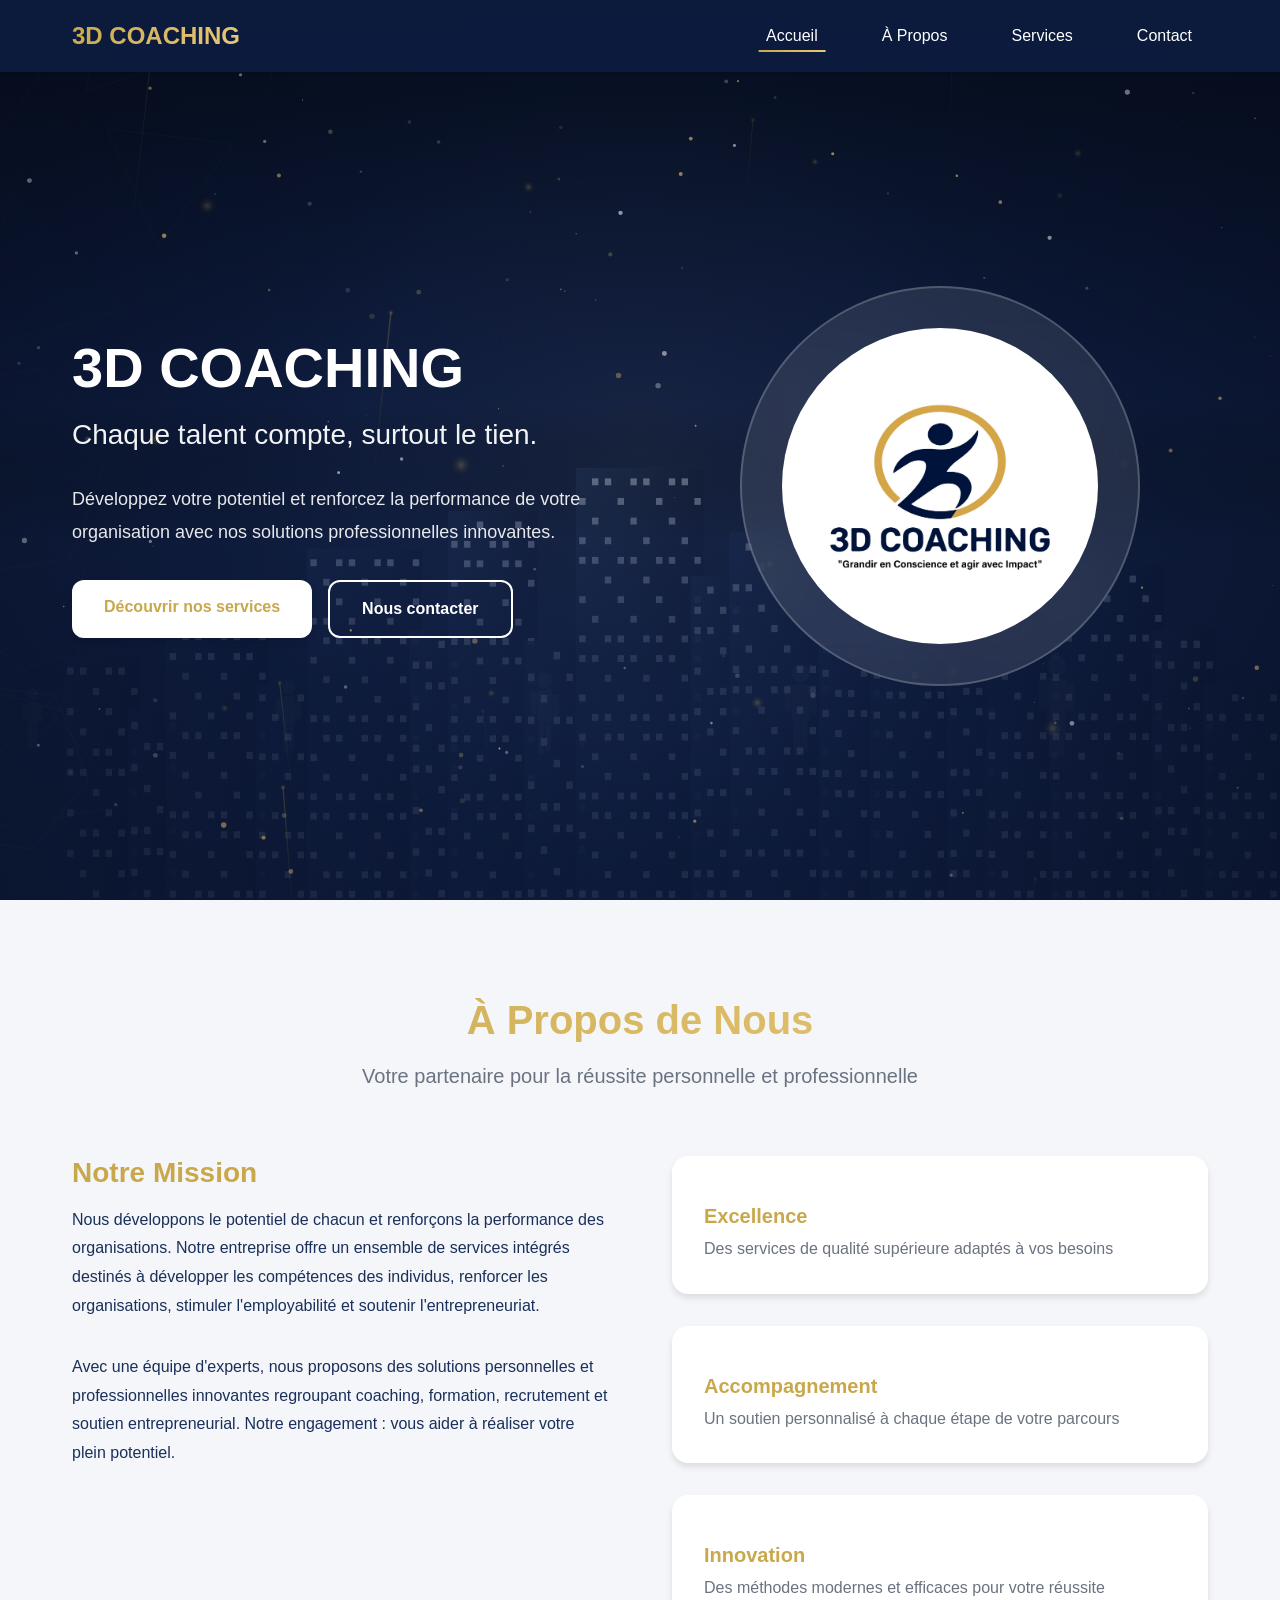
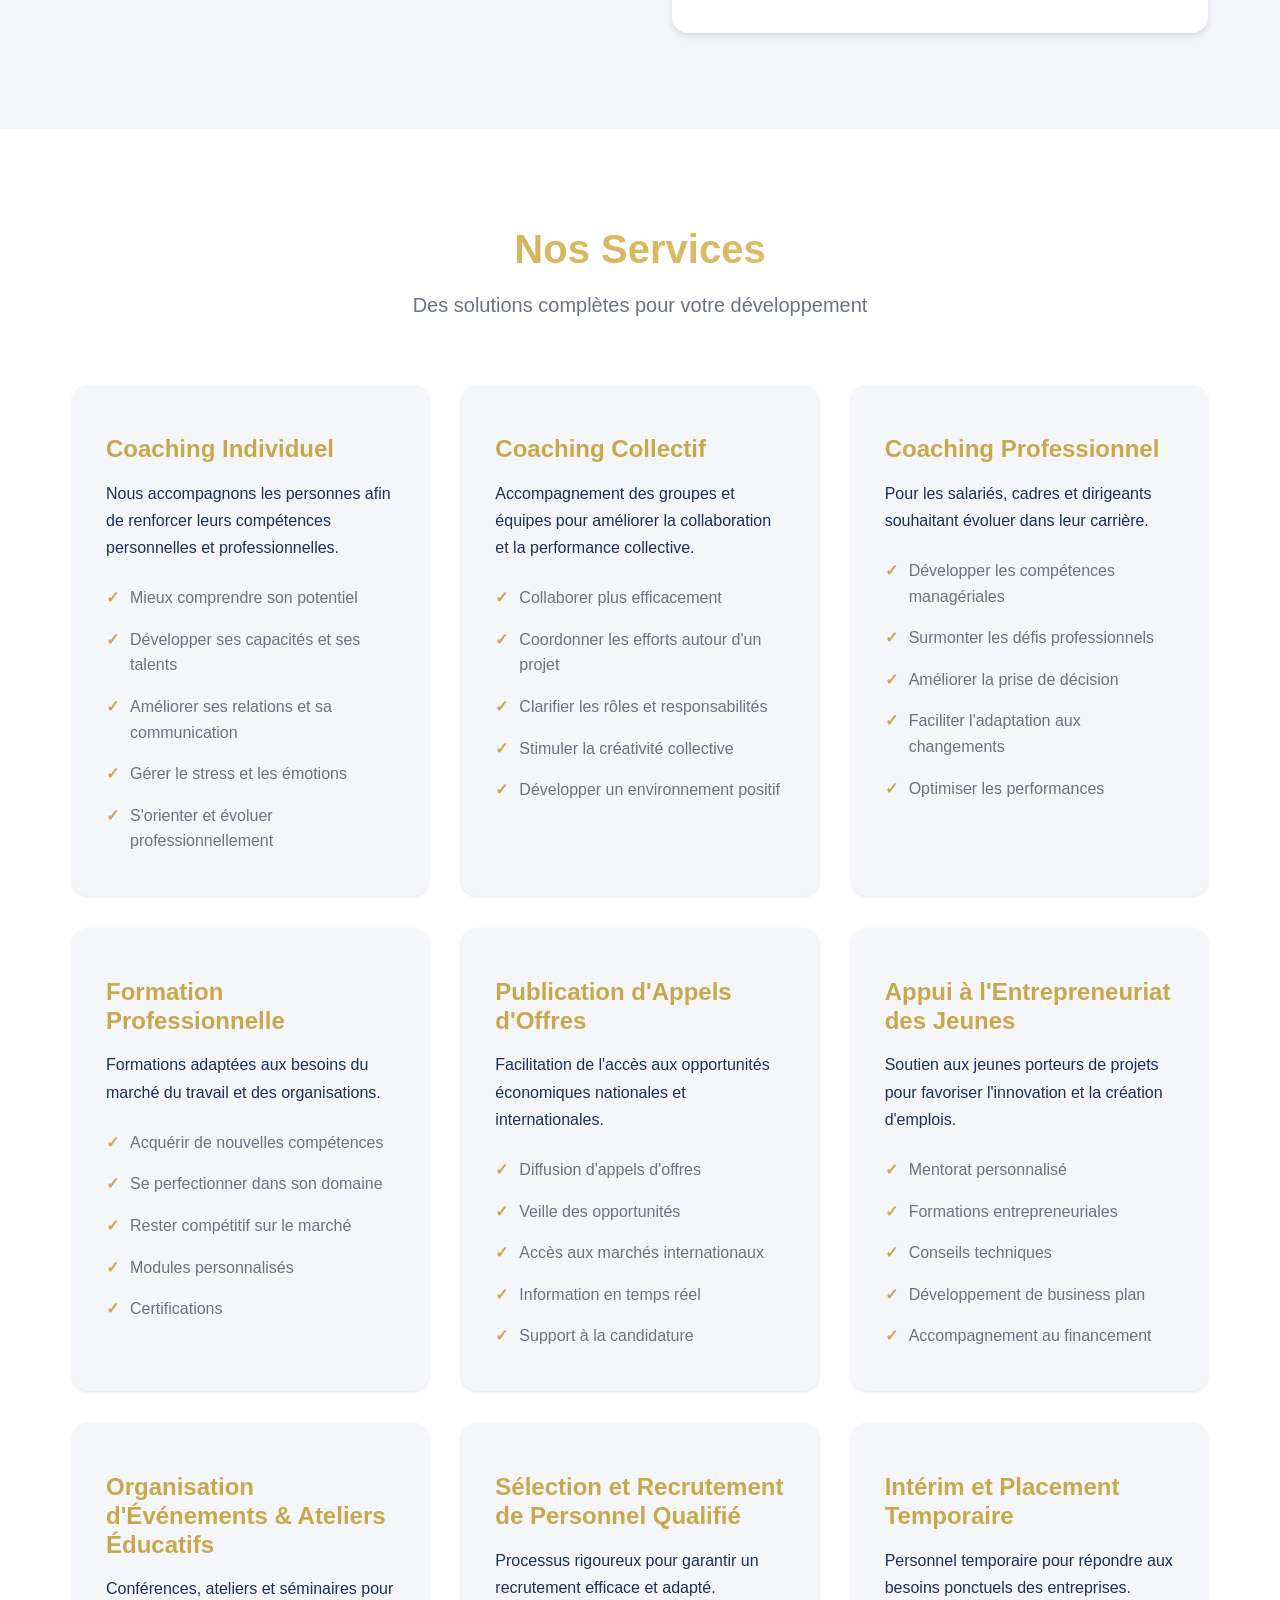
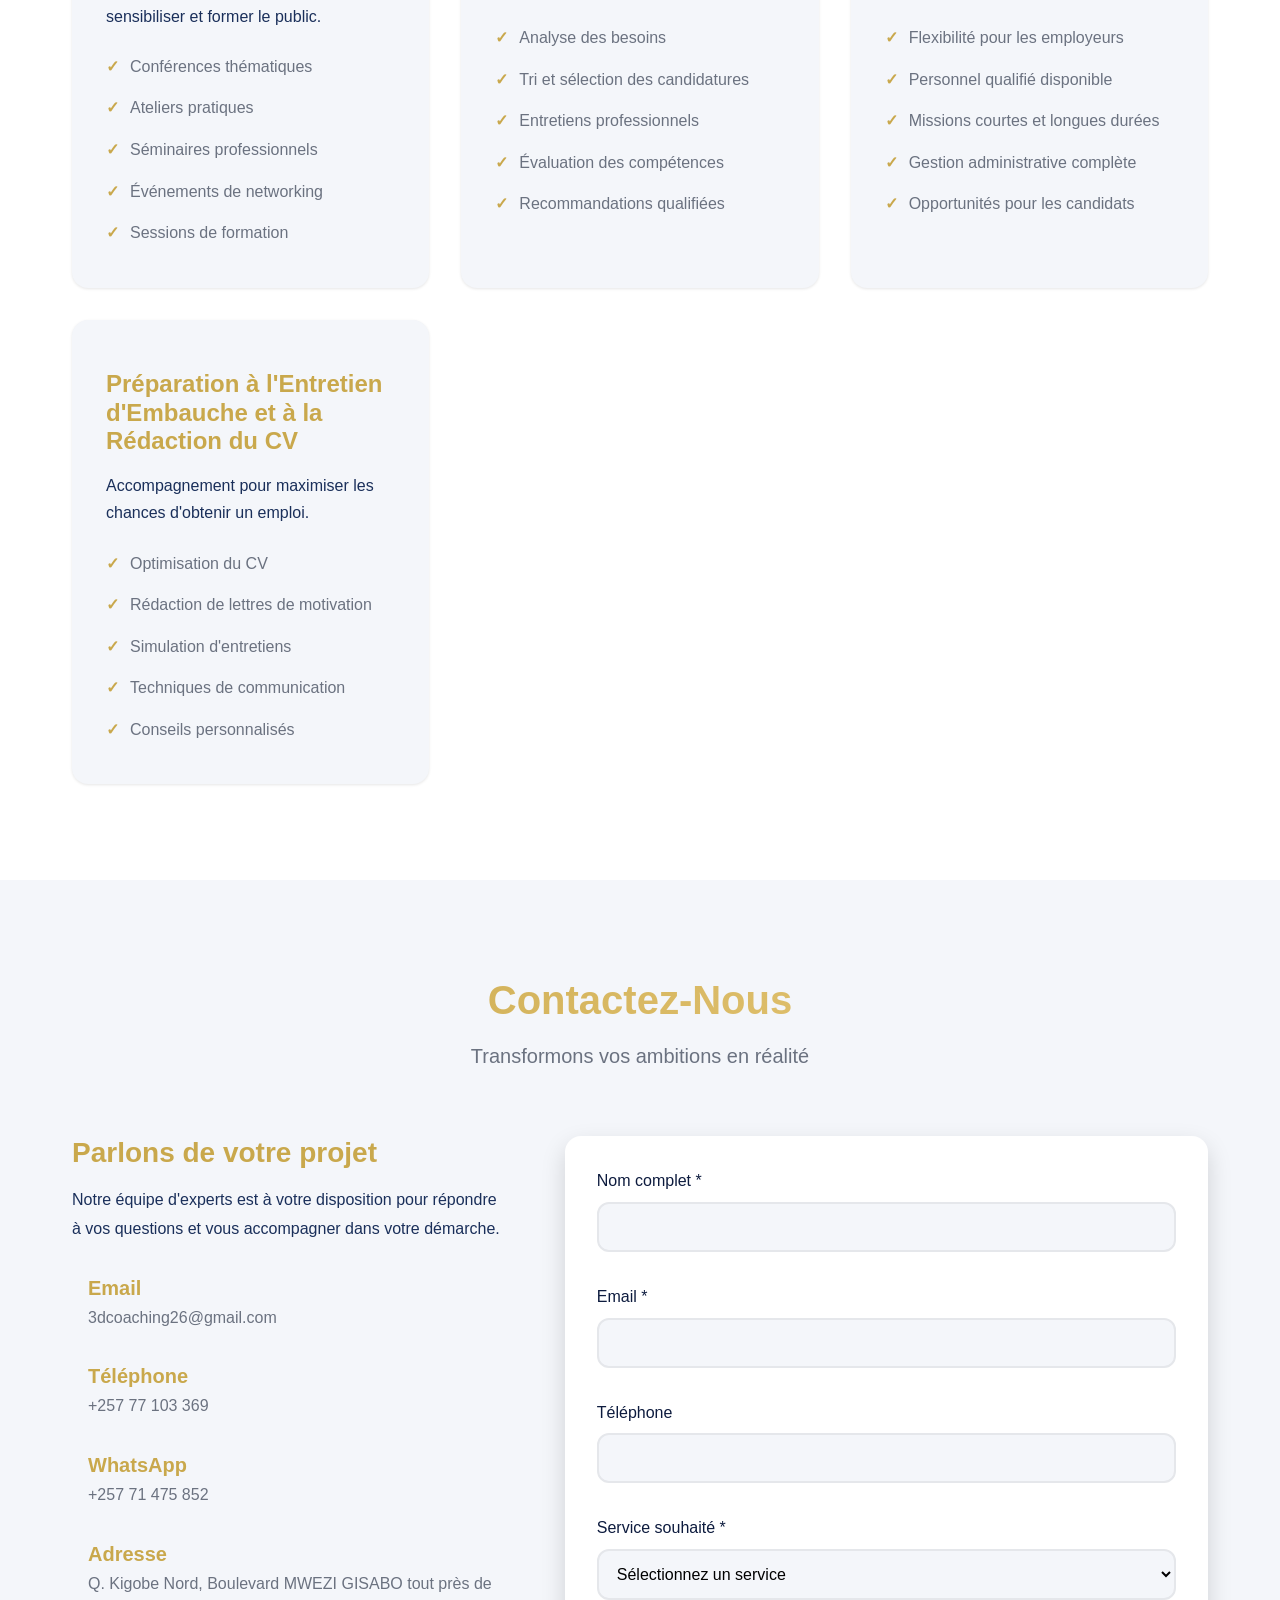
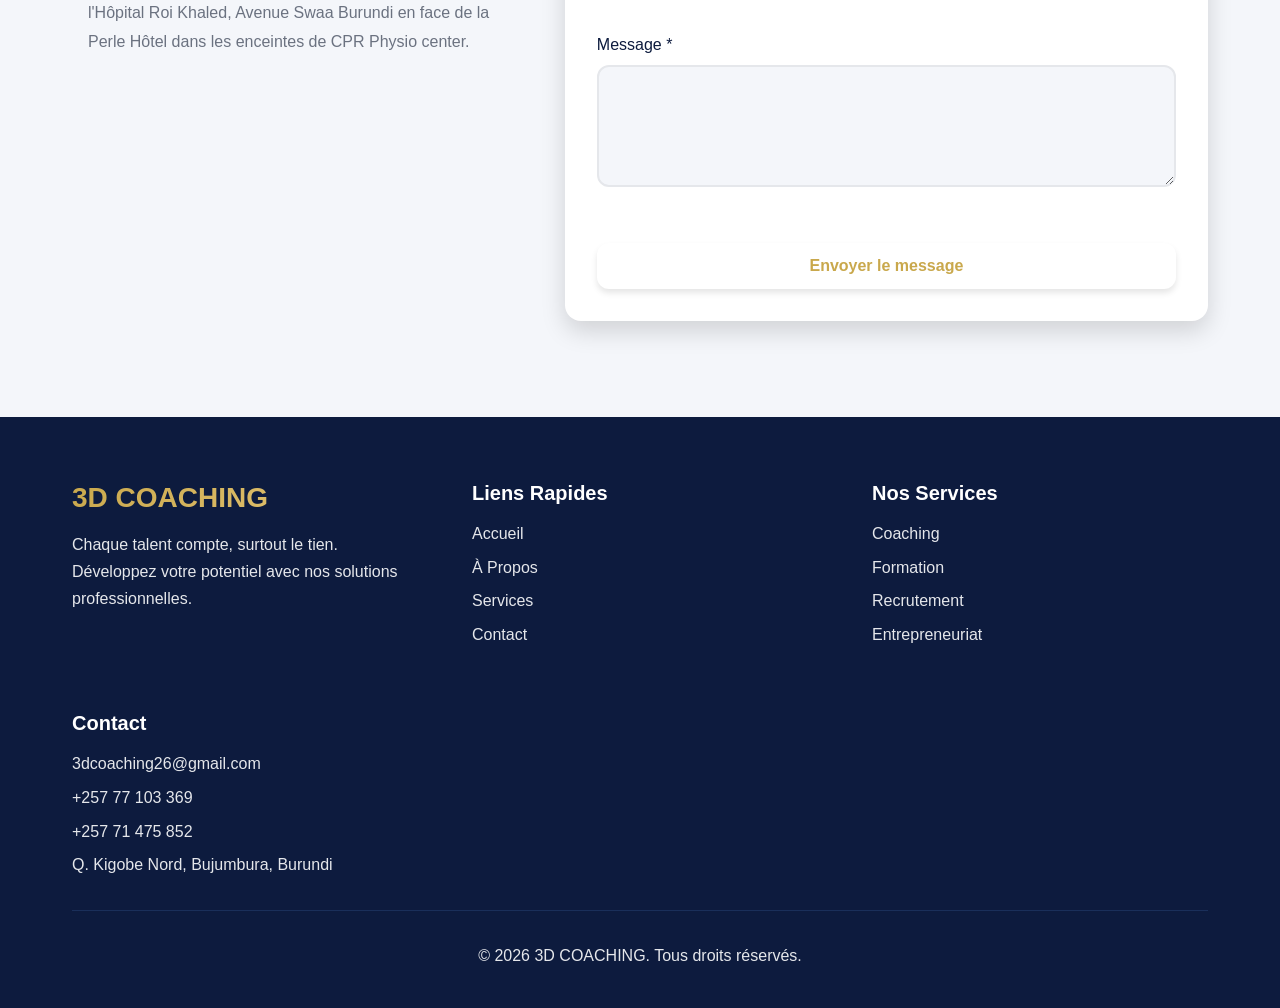
==== index.html @ d11f5466 "modification" ====
<!DOCTYPE html>
<html lang="fr">

<head>
    <meta charset="UTF-8">
    <meta name="viewport" content="width=device-width, initial-scale=1.0">
    <meta name="description"
        content="3D COACHING - Développez votre potentiel avec nos services de coaching, formation, recrutement et accompagnement entrepreneurial. Chaque talent compte, surtout le tien.">
    <meta name="keywords"
        content="coaching, formation professionnelle, recrutement, entrepreneuriat, coaching individuel, coaching collectif">
    <meta name="author" content="3D COACHING">

    <!-- Security Headers -->
    <meta http-equiv="X-Frame-Options" content="SAMEORIGIN">
    <meta http-equiv="X-Content-Type-Options" content="nosniff">
    <meta http-equiv="Content-Security-Policy"
        content="default-src 'self'; style-src 'self' 'unsafe-inline' https://fonts.googleapis.com; font-src 'self' https://fonts.gstatic.com; script-src 'self'; img-src 'self' data:;">

    <!-- Open Graph / Social Media -->
    <meta property="og:title" content="3D COACHING - Chaque talent compte, surtout le tien">
    <meta property="og:description"
        content="Services de coaching, formation, recrutement et accompagnement entrepreneurial">
    <meta property="og:type" content="website">

    <title>3D COACHING - Chaque talent compte, surtout le tien</title>

    <!-- Google Fonts -->
    <link rel="preconnect" href="https://fonts.googleapis.com">
    <link rel="preconnect" href="https://fonts.gstatic.com" crossorigin>
    <link
        href="https://fonts.googleapis.com/css2?family=Poppins:wght@300;400;600;700&family=Inter:wght@300;400;500;600&display=swap"
        rel="stylesheet">

    <!-- Bootstrap Icons -->
    <link rel="stylesheet" href="https://cdn.jsdelivr.net/npm/bootstrap-icons@1.11.3/font/bootstrap-icons.min.css">

    <!-- Stylesheet -->
    <link rel="stylesheet" href="styles.css">
</head>

<body>
    <!-- Header & Navigation -->
    <header class="header" id="header">
        <nav class="nav container">
            <a href="#accueil" class="nav__logo">
                <h2>3D COACHING</h2>
            </a>

            <div class="nav__menu" id="nav-menu">
                <ul class="nav__list">
                    <li class="nav__item"><a href="#accueil" class="nav__link active">Accueil</a></li>
                    <li class="nav__item"><a href="#apropos" class="nav__link">À Propos</a></li>
                    <li class="nav__item"><a href="#services" class="nav__link">Services</a></li>
                    <li class="nav__item"><a href="#contact" class="nav__link">Contact</a></li>
                </ul>
                <div class="nav__close" id="nav-close">
                    <span>&times;</span>
                </div>
            </div>

            <div class="nav__toggle" id="nav-toggle">
                <span></span>
                <span></span>
                <span></span>
            </div>
        </nav>
    </header>

    <!-- Hero Section -->
    <section class="hero" id="accueil">
        <canvas id="hero-canvas"></canvas>
        <div class="hero__container container">
            <div class="hero__content">
                <h1 class="hero__title">
                    <span class="hero__title-main">3D COACHING</span>
                    <span class="hero__subtitle">Chaque talent compte, surtout le tien.</span>
                </h1>
                <p class="hero__description">
                    Développez votre potentiel et renforcez la performance de votre organisation avec nos solutions
                    professionnelles innovantes.
                </p>
                <div class="hero__buttons">
                    <a href="#services" class="btn btn-primary">Découvrir nos services</a>
                    <a href="#contact" class="btn btn-secondary">Nous contacter</a>
                </div>
            </div>
            <div class="hero__image">
                <div class="hero__shape">
                    <img src="logo3d.jpeg" alt="3D COACHING Logo" class="hero__logo">
                </div>
            </div>
        </div>
    </section>

    <!-- About Section -->
    <section class="about section" id="apropos">
        <div class="container">
            <div class="section__header">
                <h2 class="section__title">À Propos de Nous</h2>
                <p class="section__subtitle">Votre partenaire pour la réussite personnelle et professionnelle</p>
            </div>

            <div class="about__content">
                <div class="about__text">
                    <h3>Notre Mission</h3>
                    <p>
                        Nous développons le potentiel de chacun et renforçons la performance des organisations.
                        Notre entreprise offre un ensemble de services intégrés destinés à développer les compétences
                        des individus, renforcer les organisations, stimuler l'employabilité et soutenir
                        l'entrepreneuriat.
                    </p>
                    <p>
                        Avec une équipe d'experts, nous proposons des solutions personnelles et professionnelles
                        innovantes regroupant
                        coaching, formation, recrutement et soutien entrepreneurial. Notre engagement : vous aider à
                        réaliser votre plein potentiel.
                    </p>
                </div>

                <div class="about__values">
                    <div class="value-card">
                        <div class="value-card__icon"><i class="bi bi-bullseye"></i></div>
                        <h4>Excellence</h4>
                        <p>Des services de qualité supérieure adaptés à vos besoins</p>
                    </div>
                    <div class="value-card">
                        <div class="value-card__icon"><i class="bi bi-people"></i></div>
                        <h4>Accompagnement</h4>
                        <p>Un soutien personnalisé à chaque étape de votre parcours</p>
                    </div>
                    <div class="value-card">
                        <div class="value-card__icon"><i class="bi bi-lightbulb"></i></div>
                        <h4>Innovation</h4>
                        <p>Des méthodes modernes et efficaces pour votre réussite</p>
                    </div>
                </div>
            </div>
        </div>
    </section>

    <!-- Services Section -->
    <section class="services section" id="services">
        <div class="container">
            <div class="section__header">
                <h2 class="section__title">Nos Services</h2>
                <p class="section__subtitle">Des solutions complètes pour votre développement</p>
            </div>

            <div class="services__grid">
                <!-- Service 1: Coaching Individuel -->
                <article class="service-card">
                    <div class="service-card__icon"><i class="bi bi-person-check"></i></div>
                    <h3 class="service-card__title">Coaching Individuel</h3>
                    <p class="service-card__description">
                        Nous accompagnons les personnes afin de renforcer leurs compétences personnelles et
                        professionnelles.
                    </p>
                    <ul class="service-card__list">
                        <li>Mieux comprendre son potentiel</li>
                        <li>Développer ses capacités et ses talents</li>
                        <li>Améliorer ses relations et sa communication</li>
                        <li>Gérer le stress et les émotions</li>
                        <li>S'orienter et évoluer professionnellement</li>
                    </ul>
                </article>

                <!-- Service 2: Coaching Collectif -->
                <article class="service-card">
                    <div class="service-card__icon"><i class="bi bi-people-fill"></i></div>
                    <h3 class="service-card__title">Coaching Collectif</h3>
                    <p class="service-card__description">
                        Accompagnement des groupes et équipes pour améliorer la collaboration et la performance
                        collective.
                    </p>
                    <ul class="service-card__list">
                        <li>Collaborer plus efficacement</li>
                        <li>Coordonner les efforts autour d'un projet</li>
                        <li>Clarifier les rôles et responsabilités</li>
                        <li>Stimuler la créativité collective</li>
                        <li>Développer un environnement positif</li>
                    </ul>
                </article>

                <!-- Service 3: Coaching Professionnel -->
                <article class="service-card">
                    <div class="service-card__icon"><i class="bi bi-briefcase"></i></div>
                    <h3 class="service-card__title">Coaching Professionnel</h3>
                    <p class="service-card__description">
                        Pour les salariés, cadres et dirigeants souhaitant évoluer dans leur carrière.
                    </p>
                    <ul class="service-card__list">
                        <li>Développer les compétences managériales</li>
                        <li>Surmonter les défis professionnels</li>
                        <li>Améliorer la prise de décision</li>
                        <li>Faciliter l'adaptation aux changements</li>
                        <li>Optimiser les performances</li>
                    </ul>
                </article>

                <!-- Service 4: Formation Professionnelle -->
                <article class="service-card">
                    <div class="service-card__icon"><i class="bi bi-book"></i></div>
                    <h3 class="service-card__title">Formation Professionnelle</h3>
                    <p class="service-card__description">
                        Formations adaptées aux besoins du marché du travail et des organisations.
                    </p>
                    <ul class="service-card__list">
                        <li>Acquérir de nouvelles compétences</li>
                        <li>Se perfectionner dans son domaine</li>
                        <li>Rester compétitif sur le marché</li>
                        <li>Modules personnalisés</li>
                        <li>Certifications</li>
                    </ul>
                </article>

                <!-- Service 5: Publication d'Appels d'Offres -->
                <article class="service-card">
                    <div class="service-card__icon"><i class="bi bi-megaphone"></i></div>
                    <h3 class="service-card__title">Publication d'Appels d'Offres</h3>
                    <p class="service-card__description">
                        Facilitation de l'accès aux opportunités économiques nationales et internationales.
                    </p>
                    <ul class="service-card__list">
                        <li>Diffusion d'appels d'offres</li>
                        <li>Veille des opportunités</li>
                        <li>Accès aux marchés internationaux</li>
                        <li>Information en temps réel</li>
                        <li>Support à la candidature</li>
                    </ul>
                </article>

                <!-- Service 6: Appui à l'Entrepreneuriat des Jeunes -->
                <article class="service-card">
                    <div class="service-card__icon"><i class="bi bi-rocket-takeoff"></i></div>
                    <h3 class="service-card__title">Appui à l'Entrepreneuriat des Jeunes</h3>
                    <p class="service-card__description">
                        Soutien aux jeunes porteurs de projets pour favoriser l'innovation et la création d'emplois.
                    </p>
                    <ul class="service-card__list">
                        <li>Mentorat personnalisé</li>
                        <li>Formations entrepreneuriales</li>
                        <li>Conseils techniques</li>
                        <li>Développement de business plan</li>
                        <li>Accompagnement au financement</li>
                    </ul>
                </article>

                <!-- Service 7: Organisation d'Événements & Ateliers -->
                <article class="service-card">
                    <div class="service-card__icon"><i class="bi bi-calendar-event"></i></div>
                    <h3 class="service-card__title">Organisation d'Événements & Ateliers Éducatifs</h3>
                    <p class="service-card__description">
                        Conférences, ateliers et séminaires pour sensibiliser et former le public.
                    </p>
                    <ul class="service-card__list">
                        <li>Conférences thématiques</li>
                        <li>Ateliers pratiques</li>
                        <li>Séminaires professionnels</li>
                        <li>Événements de networking</li>
                        <li>Sessions de formation</li>
                    </ul>
                </article>

                <!-- Service 8: Sélection et Recrutement -->
                <article class="service-card">
                    <div class="service-card__icon"><i class="bi bi-search"></i></div>
                    <h3 class="service-card__title">Sélection et Recrutement de Personnel Qualifié</h3>
                    <p class="service-card__description">
                        Processus rigoureux pour garantir un recrutement efficace et adapté.
                    </p>
                    <ul class="service-card__list">
                        <li>Analyse des besoins</li>
                        <li>Tri et sélection des candidatures</li>
                        <li>Entretiens professionnels</li>
                        <li>Évaluation des compétences</li>
                        <li>Recommandations qualifiées</li>
                    </ul>
                </article>

                <!-- Service 9: Intérim et Placement Temporaire -->
                <article class="service-card">
                    <div class="service-card__icon"><i class="bi bi-clock-history"></i></div>
                    <h3 class="service-card__title">Intérim et Placement Temporaire</h3>
                    <p class="service-card__description">
                        Personnel temporaire pour répondre aux besoins ponctuels des entreprises.
                    </p>
                    <ul class="service-card__list">
                        <li>Flexibilité pour les employeurs</li>
                        <li>Personnel qualifié disponible</li>
                        <li>Missions courtes et longues durées</li>
                        <li>Gestion administrative complète</li>
                        <li>Opportunités pour les candidats</li>
                    </ul>
                </article>

                <!-- Service 10: Préparation Entretien & CV -->
                <article class="service-card">
                    <div class="service-card__icon"><i class="bi bi-file-text"></i></div>
                    <h3 class="service-card__title">Préparation à l'Entretien d'Embauche et à la Rédaction du CV</h3>
                    <p class="service-card__description">
                        Accompagnement pour maximiser les chances d'obtenir un emploi.
                    </p>
                    <ul class="service-card__list">
                        <li>Optimisation du CV</li>
                        <li>Rédaction de lettres de motivation</li>
                        <li>Simulation d'entretiens</li>
                        <li>Techniques de communication</li>
                        <li>Conseils personnalisés</li>
                    </ul>
                </article>
            </div>
        </div>
    </section>

    <!-- Contact Section -->
    <section class="contact section" id="contact">
        <div class="container">
            <div class="section__header">
                <h2 class="section__title">Contactez-Nous</h2>
                <p class="section__subtitle">Transformons vos ambitions en réalité</p>
            </div>

            <div class="contact__content">
                <div class="contact__info">
                    <h3>Parlons de votre projet</h3>
                    <p>
                        Notre équipe d'experts est à votre disposition pour répondre à vos questions
                        et vous accompagner dans votre démarche.
                    </p>

                    <div class="contact__details">
                        <div class="contact__item">
                            <span class="contact__icon"><i class="bi bi-envelope"></i></span>
                            <div>
                                <h4>Email</h4>
                                <p>3dcoaching26@gmail.com</p>
                            </div>
                        </div>
                        <div class="contact__item">
                            <span class="contact__icon"><i class="bi bi-telephone"></i></span>
                            <div>
                                <h4>Téléphone</h4>
                                <p>+257 77 103 369</p>
                            </div>
                        </div>
                        <div class="contact__item">
                            <span class="contact__icon"><i class="bi bi-whatsapp"></i></span>
                            <div>
                                <h4>WhatsApp</h4>
                                <p>+257 71 475 852</p>
                            </div>
                        </div>
                        <div class="contact__item">
                            <span class="contact__icon"><i class="bi bi-geo-alt"></i></span>
                            <div>
                                <h4>Adresse</h4>
                                <p>Q. Kigobe Nord, Boulevard MWEZI GISABO tout près de l'Hôpital Roi Khaled, Avenue Swaa
                                    Burundi en face de la Perle Hôtel dans les enceintes de CPR Physio center.</p>
                            </div>
                        </div>
                    </div>
                </div>

                <form class="contact__form" id="contact-form" name="contact" method="POST" data-netlify="true"
                    data-netlify-honeypot="bot-field">
                    <!-- Champ anti-spam caché -->
                    <input type="hidden" name="form-name" value="contact">
                    <p style="display: none;">
                        <label>Ne pas remplir : <input name="bot-field"></label>
                    </p>
                    <input type="hidden" id="csrf-token" name="csrf_token">

                    <div class="form__group">
                        <label for="name" class="form__label">Nom complet *</label>
                        <input type="text" id="name" name="name" class="form__input" required minlength="2"
                            maxlength="100" pattern="[A-Za-zÀ-ÿ\s\-']+" aria-required="true" autocomplete="name">
                        <span class="form__error" id="name-error"></span>
                    </div>

                    <div class="form__group">
                        <label for="email" class="form__label">Email *</label>
                        <input type="email" id="email" name="email" class="form__input" required maxlength="100"
                            aria-required="true" autocomplete="email">
                        <span class="form__error" id="email-error"></span>
                    </div>

                    <div class="form__group">
                        <label for="phone" class="form__label">Téléphone</label>
                        <input type="tel" id="phone" name="phone" class="form__input" maxlength="20"
                            pattern="[\d\s\+\-\(\)]+" autocomplete="tel">
                        <span class="form__error" id="phone-error"></span>
                    </div>

                    <div class="form__group">
                        <label for="service" class="form__label">Service souhaité *</label>
                        <select id="service" name="service" class="form__input" required aria-required="true">
                            <option value="">Sélectionnez un service</option>
                            <option value="coaching-individuel">Coaching Individuel</option>
                            <option value="coaching-collectif">Coaching Collectif</option>
                            <option value="coaching-professionnel">Coaching Professionnel</option>
                            <option value="formation">Formation Professionnelle</option>
                            <option value="appels-offres">Publication d'Appels d'Offres</option>
                            <option value="entrepreneuriat">Appui à l'Entrepreneuriat</option>
                            <option value="evenements">Organisation d'Événements</option>
                            <option value="recrutement">Sélection et Recrutement</option>
                            <option value="interim">Intérim et Placement Temporaire</option>
                            <option value="cv-entretien">Préparation CV et Entretien</option>
                            <option value="autre">Autre</option>
                        </select>
                        <span class="form__error" id="service-error"></span>
                    </div>

                    <div class="form__group">
                        <label for="message" class="form__label">Message *</label>
                        <textarea id="message" name="message" class="form__input form__textarea" required minlength="10"
                            maxlength="1000" rows="5" aria-required="true"></textarea>
                        <span class="form__error" id="message-error"></span>
                    </div>

                    <button type="submit" class="btn btn-primary btn-submit">
                        <span class="btn-text">Envoyer le message</span>
                        <span class="btn-loader" style="display: none;">Envoi en cours...</span>
                    </button>

                    <div class="form__message" id="form-message"></div>
                </form>
            </div>
        </div>
    </section>

    <!-- Footer -->
    <footer class="footer">
        <div class="container">
            <div class="footer__content">
                <div class="footer__section">
                    <h3 class="footer__title">3D COACHING</h3>
                    <p class="footer__description">
                        Chaque talent compte, surtout le tien. Développez votre potentiel avec nos solutions
                        professionnelles.
                    </p>
                </div>

                <div class="footer__section">
                    <h4 class="footer__subtitle">Liens Rapides</h4>
                    <ul class="footer__links">
                        <li><a href="#accueil">Accueil</a></li>
                        <li><a href="#apropos">À Propos</a></li>
                        <li><a href="#services">Services</a></li>
                        <li><a href="#contact">Contact</a></li>
                    </ul>
                </div>

                <div class="footer__section">
                    <h4 class="footer__subtitle">Nos Services</h4>
                    <ul class="footer__links">
                        <li><a href="#services">Coaching</a></li>
                        <li><a href="#services">Formation</a></li>
                        <li><a href="#services">Recrutement</a></li>
                        <li><a href="#services">Entrepreneuriat</a></li>
                    </ul>
                </div>

                <div class="footer__section">
                    <h4 class="footer__subtitle">Contact</h4>
                    <ul class="footer__links">
                        <li><i class="bi bi-envelope"></i> 3dcoaching26@gmail.com</li>
                        <li><i class="bi bi-telephone"></i> +257 77 103 369</li>
                        <li><i class="bi bi-whatsapp"></i> +257 71 475 852</li>
                        <li><i class="bi bi-geo-alt"></i> Q. Kigobe Nord, Bujumbura, Burundi</li>
                    </ul>
                </div>
            </div>

            <div class="footer__bottom">
                <p>&copy; 2026 3D COACHING. Tous droits réservés.</p>
            </div>
        </div>
    </footer>

    <!-- JavaScript -->
    <script src="script.js"></script>
</body>

</html>
---- styles.css ----
/* ===================================
   3D COACHING - Professional Website
   Modern, Secure, and Scalable Design
   =================================== */

/* === CSS Variables & Design System === */
:root {
    /* Primary Colors — Bleu marine & Doré */
    --color-primary: #C9A84C;
    --color-primary-dark: #A8893A;
    --color-primary-light: #E8C97A;
    --color-secondary: #0D1B3E;
    --color-accent: #C9A84C;

    /* Neutral Colors */
    --color-dark: #0D1B3E;
    --color-dark-light: #1A2F5A;
    --color-gray: #6B7280;
    --color-light-gray: #E5E7EB;
    --color-white: #FFFFFF;
    --color-bg: #F4F6FA;

    /* Gradients */
    --gradient-primary: linear-gradient(135deg, #C9A84C 0%, #E8C97A 100%);
    --gradient-secondary: linear-gradient(135deg, #0D1B3E 0%, #1A2F5A 100%);
    --gradient-accent: linear-gradient(135deg, #C9A84C 0%, #E8C97A 100%);
    --gradient-hero: linear-gradient(135deg, #0D1B3E 0%, #1A2F5A 60%, #243B6E 100%);

    /* Typography */
    --font-primary: 'Poppins', sans-serif;
    --font-secondary: 'Inter', sans-serif;

    /* Font Sizes */
    --fs-h1: 3.5rem;
    --fs-h2: 2.5rem;
    --fs-h3: 1.75rem;
    --fs-h4: 1.25rem;
    --fs-body: 1rem;
    --fs-small: 0.875rem;

    /* Spacing */
    --spacing-xs: 0.5rem;
    --spacing-sm: 1rem;
    --spacing-md: 2rem;
    --spacing-lg: 4rem;
    --spacing-xl: 6rem;

    /* Shadows */
    --shadow-sm: 0 1px 3px rgba(0, 0, 0, 0.1);
    --shadow-md: 0 4px 6px rgba(0, 0, 0, 0.1);
    --shadow-lg: 0 10px 25px rgba(0, 0, 0, 0.15);
    --shadow-xl: 0 20px 40px rgba(0, 0, 0, 0.2);

    /* Transitions */
    --transition-fast: 0.2s ease;
    --transition-normal: 0.3s ease;
    --transition-slow: 0.5s ease;

    /* Border Radius */
    --radius-sm: 0.375rem;
    --radius-md: 0.75rem;
    --radius-lg: 1rem;
    --radius-xl: 1.5rem;

    /* Z-index */
    --z-header: 1000;
    --z-modal: 2000;
}

/* === Base Styles === */
* {
    margin: 0;
    padding: 0;
    box-sizing: border-box;
}

html {
    scroll-behavior: smooth;
    font-size: 16px;
}

body {
    font-family: var(--font-secondary);
    font-size: var(--fs-body);
    color: var(--color-dark);
    background-color: var(--color-bg);
    line-height: 1.6;
    overflow-x: hidden;
}

/* === Typography === */
h1,
h2,
h3,
h4,
h5,
h6 {
    font-family: var(--font-primary);
    font-weight: 700;
    line-height: 1.2;
    color: var(--color-dark);
}

h1 {
    font-size: var(--fs-h1);
}

h2 {
    font-size: var(--fs-h2);
}

h3 {
    font-size: var(--fs-h3);
}

h4 {
    font-size: var(--fs-h4);
}

p {
    margin-bottom: var(--spacing-sm);
}

a {
    text-decoration: none;
    color: inherit;
    transition: var(--transition-normal);
}

ul {
    list-style: none;
}

img {
    max-width: 100%;
    height: auto;
    display: block;
}

/* === Container === */
.container {
    max-width: 1200px;
    margin: 0 auto;
    padding: 0 var(--spacing-md);
}

/* === Section === */
.section {
    padding: var(--spacing-xl) 0;
}

.section__header {
    text-align: center;
    margin-bottom: var(--spacing-lg);
}

.section__title {
    margin-bottom: var(--spacing-sm);
    background: var(--gradient-primary);
    -webkit-background-clip: text;
    -webkit-text-fill-color: transparent;
    background-clip: text;
}

.section__subtitle {
    font-size: var(--fs-h4);
    color: var(--color-gray);
    font-weight: 400;
}

/* === Header & Navigation === */
.header {
    position: fixed;
    top: 0;
    left: 0;
    width: 100%;
    background-color: rgba(13, 27, 62, 0.97);
    backdrop-filter: blur(10px);
    box-shadow: var(--shadow-sm);
    z-index: var(--z-header);
    transition: var(--transition-normal);
}

.header.scroll-header {
    box-shadow: var(--shadow-md);
}

.nav {
    display: flex;
    justify-content: space-between;
    align-items: center;
    height: 4.5rem;
}

.nav__logo {
    display: flex;
    align-items: center;
    gap: 0.75rem;
}

.nav__logo-img {
    height: 40px;
    width: auto;
    border-radius: var(--radius-sm);
}

.nav__logo h2 {
    background: var(--gradient-primary);
    -webkit-background-clip: text;
    -webkit-text-fill-color: transparent;
    background-clip: text;
    font-size: 1.5rem;
}

.nav__list {
    display: flex;
    gap: var(--spacing-md);
}

.nav__link {
    font-weight: 500;
    color: var(--color-white);
    padding: var(--spacing-xs) var(--spacing-sm);
    border-radius: var(--radius-sm);
    transition: var(--transition-fast);
    position: relative;
}

.nav__link::after {
    content: '';
    position: absolute;
    bottom: 0;
    left: 50%;
    transform: translateX(-50%);
    width: 0;
    height: 2px;
    background: var(--gradient-primary);
    transition: var(--transition-normal);
}

.nav__link:hover::after,
.nav__link.active::after {
    width: 80%;
}

.nav__link:hover {
    color: var(--color-primary);
}

.nav__toggle,
.nav__close {
    display: none;
}

/* === Hero Section === */
.hero {
    min-height: 100vh;
    display: flex;
    align-items: center;
    background: #060E1F;
    position: relative;
    overflow: hidden;
    padding-top: 4.5rem;
}

#hero-canvas {
    position: absolute;
    top: 0;
    left: 0;
    width: 100%;
    height: 100%;
    z-index: 0;
}



.hero__container {
    position: relative;
    z-index: 1;
    display: grid;
    grid-template-columns: 1fr 1fr;
    gap: var(--spacing-lg);
    align-items: center;
}

.hero__content {
    color: var(--color-white);
}

.hero__title-main {
    display: block;
    font-size: var(--fs-h1);
    font-weight: 700;
    color: var(--color-white);
    margin-bottom: var(--spacing-sm);
    animation: fadeInUp 0.8s ease;
}

.hero__subtitle {
    display: block;
    font-size: var(--fs-h3);
    font-weight: 300;
    color: var(--color-white);
    margin-bottom: var(--spacing-md);
    opacity: 0.95;
    animation: fadeInUp 0.8s ease 0.2s backwards;
}

.hero__description {
    font-size: 1.125rem;
    margin-bottom: var(--spacing-md);
    opacity: 0.9;
    line-height: 1.8;
    animation: fadeInUp 0.8s ease 0.4s backwards;
}

.hero__buttons {
    display: flex;
    gap: var(--spacing-sm);
    flex-wrap: wrap;
    animation: fadeInUp 0.8s ease 0.6s backwards;
}

.hero__image {
    position: relative;
    display: flex;
    justify-content: center;
    align-items: center;
}

.hero__shape {
    width: 400px;
    height: 400px;
    background: rgba(255, 255, 255, 0.1);
    border-radius: 50%;
    backdrop-filter: blur(20px);
    border: 2px solid rgba(255, 255, 255, 0.2);
    animation: float 6s ease-in-out infinite;
    display: flex;
    align-items: center;
    justify-content: center;
    overflow: hidden;
}

.hero__logo {
    width: 80%;
    height: 80%;
    object-fit: contain;
    border-radius: 50%;
}

/* === Buttons === */
.btn {
    display: inline-block;
    padding: 0.875rem 2rem;
    border-radius: var(--radius-md);
    font-weight: 600;
    font-family: var(--font-primary);
    transition: var(--transition-normal);
    cursor: pointer;
    border: none;
    font-size: var(--fs-body);
}

.btn-primary {
    background: var(--color-white);
    color: var(--color-primary);
    box-shadow: var(--shadow-md);
}

.btn-primary:hover {
    transform: translateY(-2px);
    box-shadow: var(--shadow-lg);
}

.btn-secondary {
    background: transparent;
    color: var(--color-white);
    border: 2px solid var(--color-white);
}

.btn-secondary:hover {
    background: var(--color-white);
    color: var(--color-primary);
}

.btn-submit {
    width: 100%;
    margin-top: var(--spacing-sm);
}

/* === About Section === */
.about__content {
    display: grid;
    grid-template-columns: 1fr 1fr;
    gap: var(--spacing-lg);
    align-items: start;
}

.about__text h3 {
    color: var(--color-primary);
    margin-bottom: var(--spacing-sm);
}

.about__text p {
    color: var(--color-dark-light);
    line-height: 1.8;
    margin-bottom: var(--spacing-md);
}

.about__values {
    display: flex;
    flex-direction: column;
    gap: var(--spacing-md);
}

.value-card {
    background: var(--color-white);
    padding: var(--spacing-md);
    border-radius: var(--radius-lg);
    box-shadow: var(--shadow-md);
    transition: var(--transition-normal);
}

.value-card:hover {
    transform: translateY(-5px);
    box-shadow: var(--shadow-lg);
}

.value-card__icon {
    font-size: 2.5rem;
    margin-bottom: var(--spacing-sm);
    color: var(--color-primary);
}

.value-card__icon i {
    display: block;
}

.value-card h4 {
    color: var(--color-primary);
    margin-bottom: var(--spacing-xs);
}

.value-card p {
    color: var(--color-gray);
    margin: 0;
}

/* === Services Section === */
.services {
    background: var(--color-white);
}

.services__grid {
    display: grid;
    grid-template-columns: repeat(auto-fit, minmax(320px, 1fr));
    gap: var(--spacing-md);
}

.service-card {
    background: var(--color-bg);
    padding: var(--spacing-md);
    border-radius: var(--radius-lg);
    box-shadow: var(--shadow-sm);
    transition: var(--transition-normal);
    border: 2px solid transparent;
}

.service-card:hover {
    transform: translateY(-8px);
    box-shadow: var(--shadow-xl);
    border-color: var(--color-primary-light);
}

.service-card__icon {
    font-size: 3rem;
    margin-bottom: var(--spacing-sm);
    color: var(--color-primary);
}

.service-card__icon i {
    display: block;
}

.service-card__title {
    color: var(--color-primary);
    margin-bottom: var(--spacing-sm);
    font-size: 1.5rem;
}

.service-card__description {
    color: var(--color-dark-light);
    margin-bottom: var(--spacing-sm);
    line-height: 1.7;
}

.service-card__list {
    list-style: none;
    padding-left: 0;
}

.service-card__list li {
    color: var(--color-gray);
    padding: var(--spacing-xs) 0;
    padding-left: 1.5rem;
    position: relative;
}

.service-card__list li::before {
    content: '✓';
    position: absolute;
    left: 0;
    color: var(--color-primary);
    font-weight: bold;
}

/* === Contact Section === */
.contact__content {
    display: grid;
    grid-template-columns: 1fr 1.5fr;
    gap: var(--spacing-lg);
}

.contact__info h3 {
    color: var(--color-primary);
    margin-bottom: var(--spacing-sm);
}

.contact__info p {
    color: var(--color-dark-light);
    line-height: 1.8;
    margin-bottom: var(--spacing-md);
}

.contact__details {
    display: flex;
    flex-direction: column;
    gap: var(--spacing-md);
}

.contact__item {
    display: flex;
    align-items: start;
    gap: var(--spacing-sm);
}

.contact__icon {
    font-size: 1.5rem;
    color: var(--color-primary);
}

.contact__icon i {
    display: block;
}

.contact__item h4 {
    color: var(--color-primary);
    margin-bottom: 0.25rem;
}

.contact__item p {
    color: var(--color-gray);
    margin: 0;
}

/* === Form Styles === */
.contact__form {
    background: var(--color-white);
    padding: var(--spacing-md);
    border-radius: var(--radius-lg);
    box-shadow: var(--shadow-lg);
}

.form__group {
    margin-bottom: var(--spacing-md);
}

.form__label {
    display: block;
    margin-bottom: var(--spacing-xs);
    font-weight: 500;
    color: var(--color-dark);
}

.form__input,
.form__textarea {
    width: 100%;
    padding: 0.875rem;
    border: 2px solid var(--color-light-gray);
    border-radius: var(--radius-md);
    font-family: var(--font-secondary);
    font-size: var(--fs-body);
    transition: var(--transition-fast);
    background: var(--color-bg);
}

.form__input:focus,
.form__textarea:focus {
    outline: none;
    border-color: var(--color-primary);
    background: var(--color-white);
}

.form__input.error {
    border-color: #EF4444;
}

.form__error {
    display: block;
    color: #EF4444;
    font-size: var(--fs-small);
    margin-top: var(--spacing-xs);
}

.form__message {
    margin-top: var(--spacing-sm);
    padding: var(--spacing-sm);
    border-radius: var(--radius-md);
    text-align: center;
    font-weight: 500;
    display: none;
}

.form__message.success {
    background: #D1FAE5;
    color: #065F46;
    display: block;
}

.form__message.error {
    background: #FEE2E2;
    color: #991B1B;
    display: block;
}

/* === Footer === */
.footer {
    background: var(--color-dark);
    color: var(--color-white);
    padding: var(--spacing-lg) 0 var(--spacing-md);
}

.footer__content {
    display: grid;
    grid-template-columns: repeat(auto-fit, minmax(250px, 1fr));
    gap: var(--spacing-lg);
    margin-bottom: var(--spacing-md);
}

.footer__title {
    background: var(--gradient-primary);
    -webkit-background-clip: text;
    -webkit-text-fill-color: transparent;
    background-clip: text;
    margin-bottom: var(--spacing-sm);
}

.footer__subtitle {
    color: var(--color-white);
    margin-bottom: var(--spacing-sm);
}

.footer__description {
    color: var(--color-light-gray);
    line-height: 1.7;
}

.footer__links {
    display: flex;
    flex-direction: column;
    gap: var(--spacing-xs);
}

.footer__links a {
    color: var(--color-light-gray);
    transition: var(--transition-fast);
}

.footer__links a:hover {
    color: var(--color-primary-light);
    padding-left: var(--spacing-xs);
}

.footer__links li {
    color: var(--color-light-gray);
}

.footer__bottom {
    text-align: center;
    padding-top: var(--spacing-md);
    border-top: 1px solid var(--color-dark-light);
    color: var(--color-light-gray);
}

.footer__bottom p {
    margin-bottom: var(--spacing-xs);
}

/* === Animations === */
@keyframes fadeInUp {
    from {
        opacity: 0;
        transform: translateY(30px);
    }

    to {
        opacity: 1;
        transform: translateY(0);
    }
}

@keyframes float {

    0%,
    100% {
        transform: translateY(0);
    }

    50% {
        transform: translateY(-20px);
    }
}

/* === Responsive Design === */
@media screen and (max-width: 968px) {
    :root {
        --fs-h1: 2.5rem;
        --fs-h2: 2rem;
        --fs-h3: 1.5rem;
    }

    .hero__container,
    .about__content,
    .contact__content {
        grid-template-columns: 1fr;
    }

    .hero__shape {
        width: 300px;
        height: 300px;
    }

    .services__grid {
        grid-template-columns: 1fr;
    }
}

@media screen and (max-width: 768px) {
    .nav__menu {
        position: fixed;
        top: 0;
        right: -100%;
        width: 80%;
        height: 100vh;
        background: var(--color-dark);
        box-shadow: var(--shadow-xl);
        padding: var(--spacing-lg) var(--spacing-md);
        transition: var(--transition-normal);
    }

    .nav__menu.show-menu {
        right: 0;
    }

    .nav__list {
        flex-direction: column;
        gap: var(--spacing-md);
    }

    .nav__close {
        display: block;
        position: absolute;
        top: var(--spacing-sm);
        right: var(--spacing-md);
        font-size: 2rem;
        cursor: pointer;
        color: var(--color-white);
    }

    .nav__toggle {
        display: flex;
        flex-direction: column;
        gap: 0.25rem;
        cursor: pointer;
    }

    .nav__toggle span {
        width: 25px;
        height: 3px;
        background: var(--color-white);
        border-radius: 2px;
        transition: var(--transition-fast);
    }

    .hero__buttons {
        flex-direction: column;
    }

    .btn {
        width: 100%;
        text-align: center;
    }
}

@media screen and (max-width: 480px) {
    :root {
        --fs-h1: 2rem;
        --fs-h2: 1.5rem;
        --spacing-lg: 3rem;
        --spacing-xl: 4rem;
    }

    .container {
        padding: 0 var(--spacing-sm);
    }

    .hero__shape {
        width: 250px;
        height: 250px;
    }
}
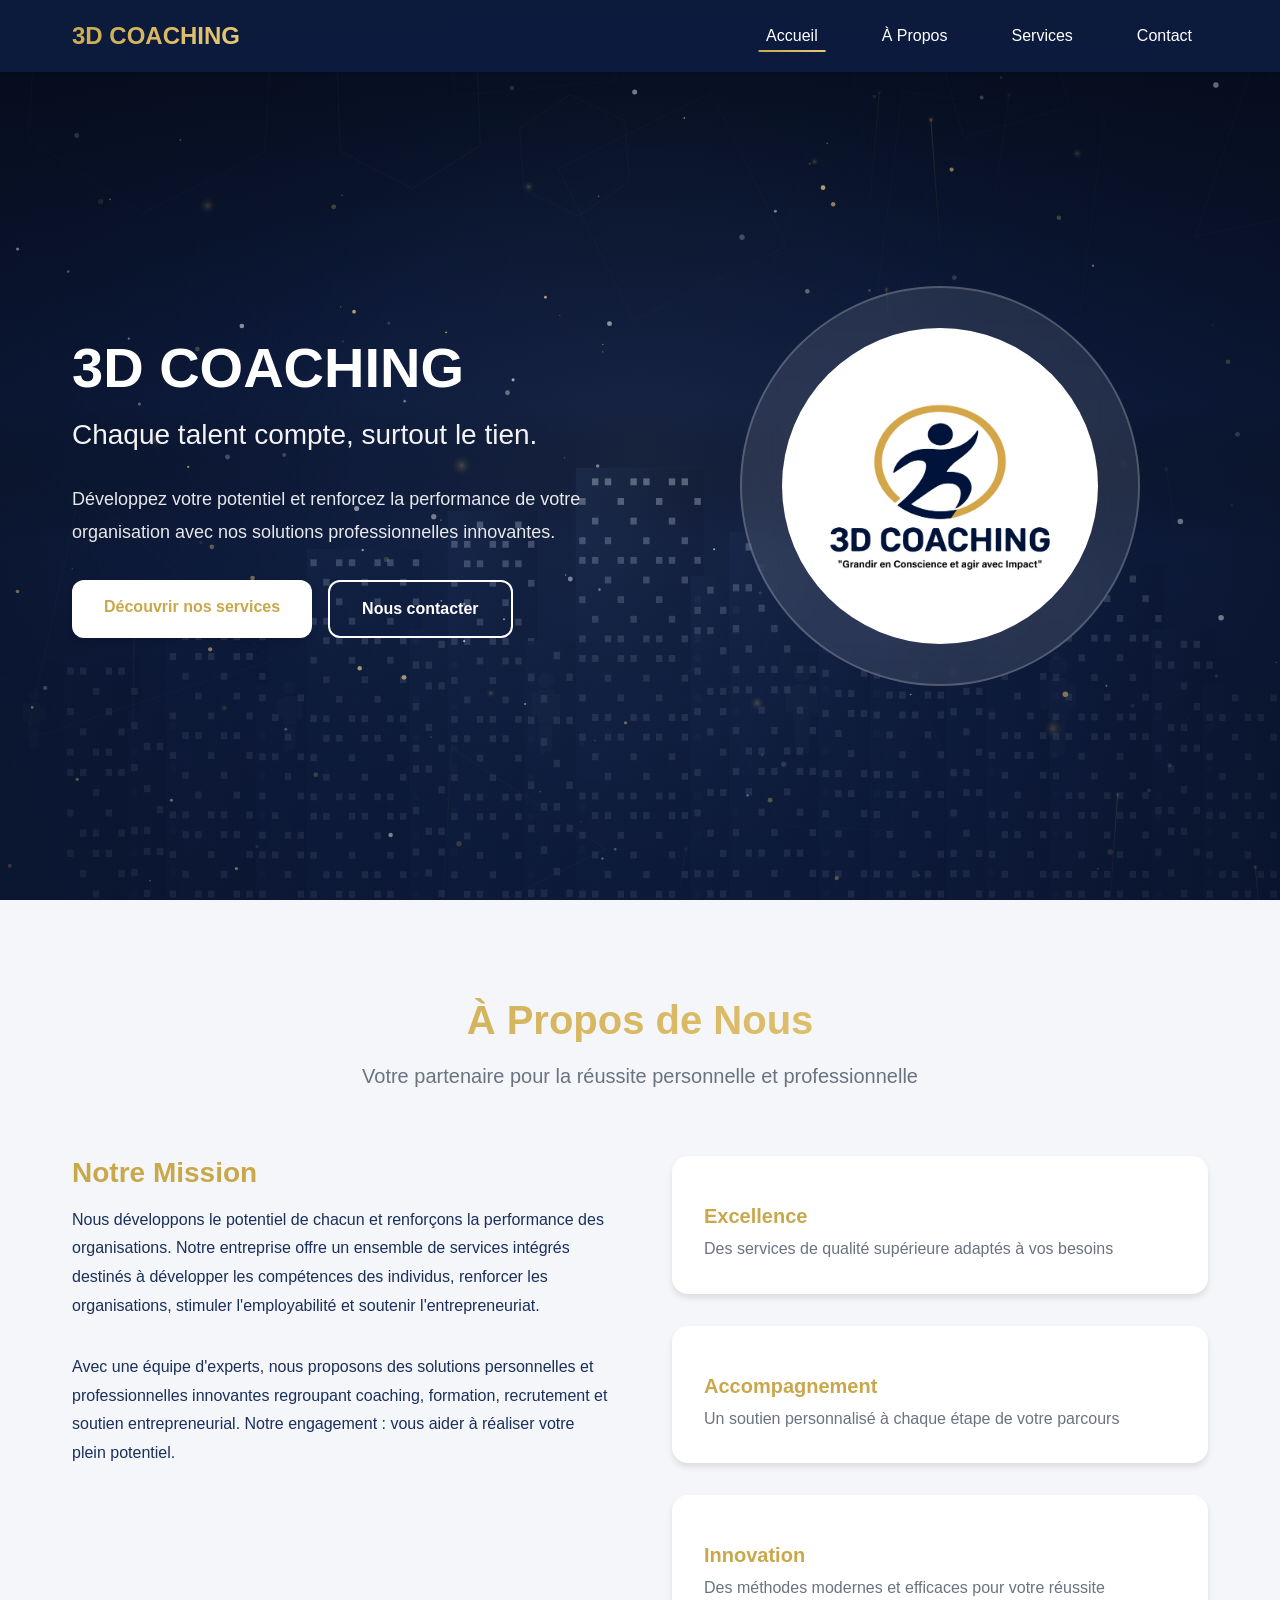
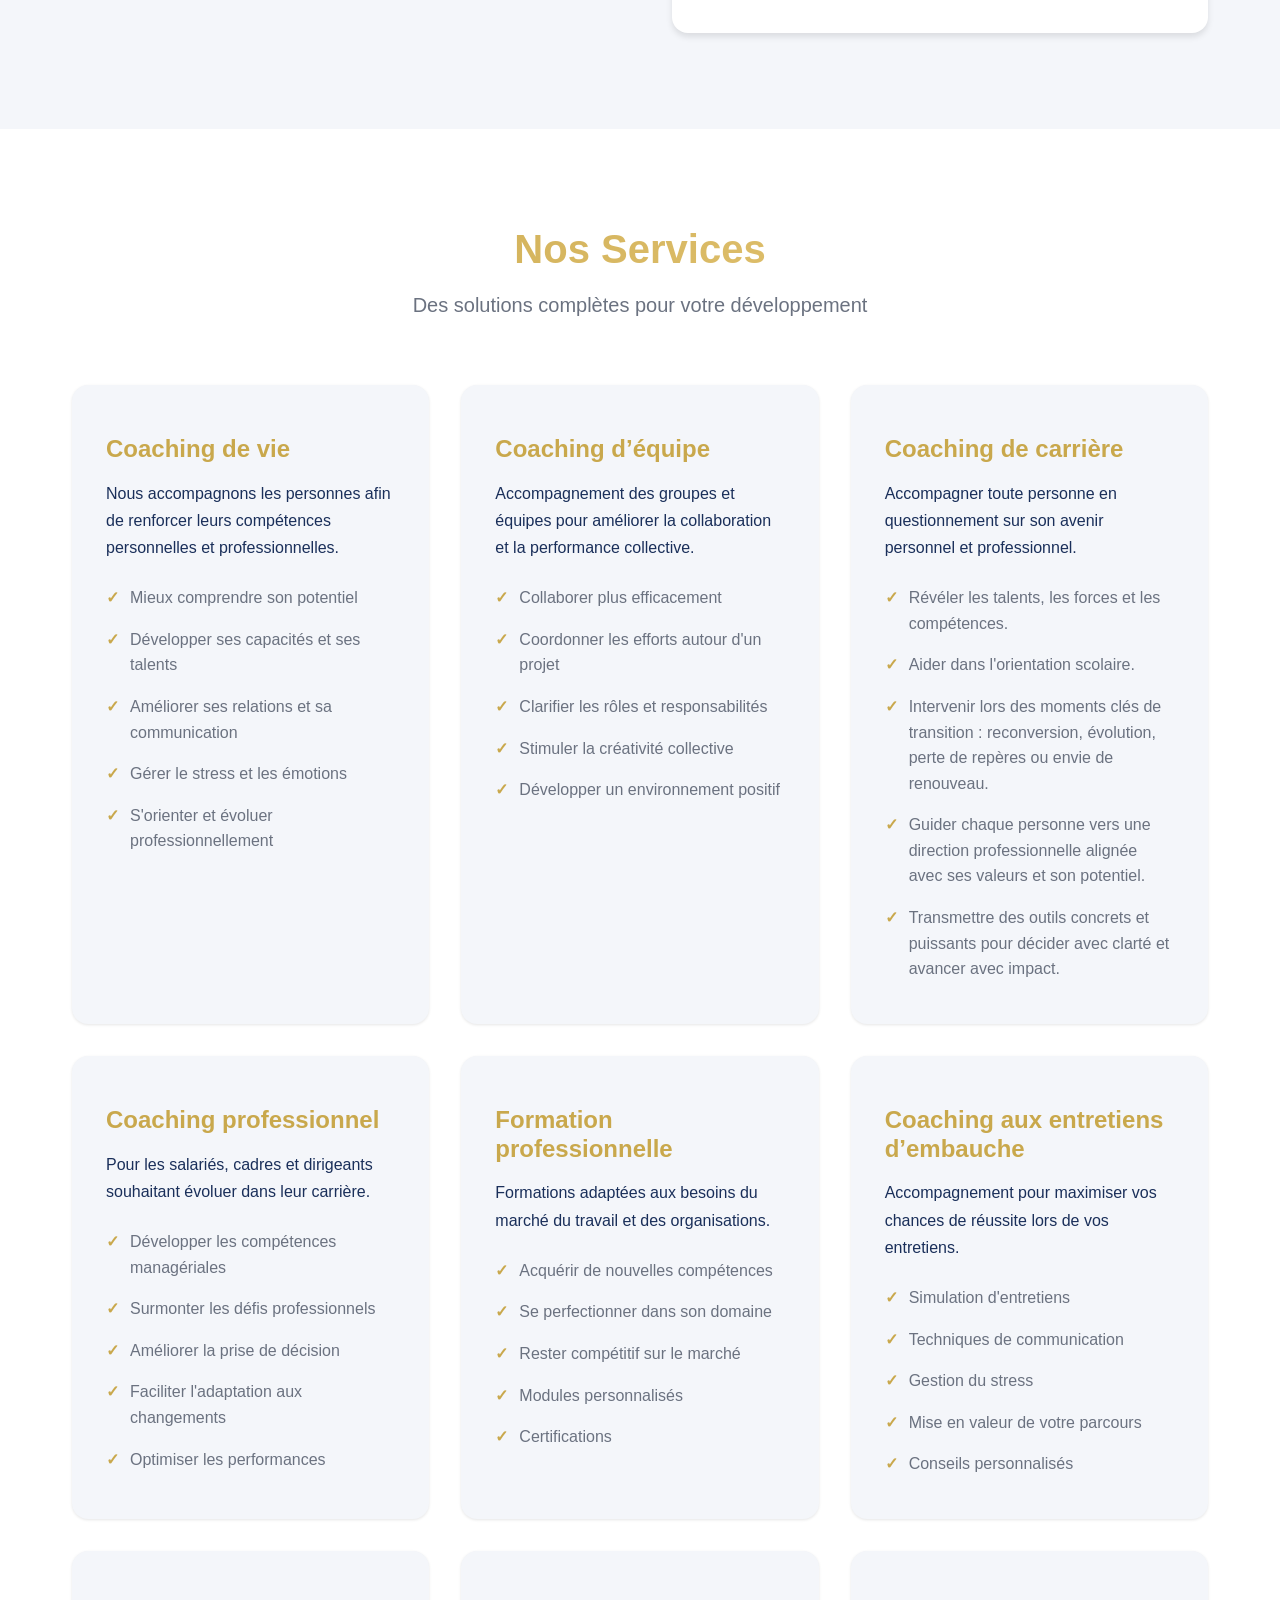
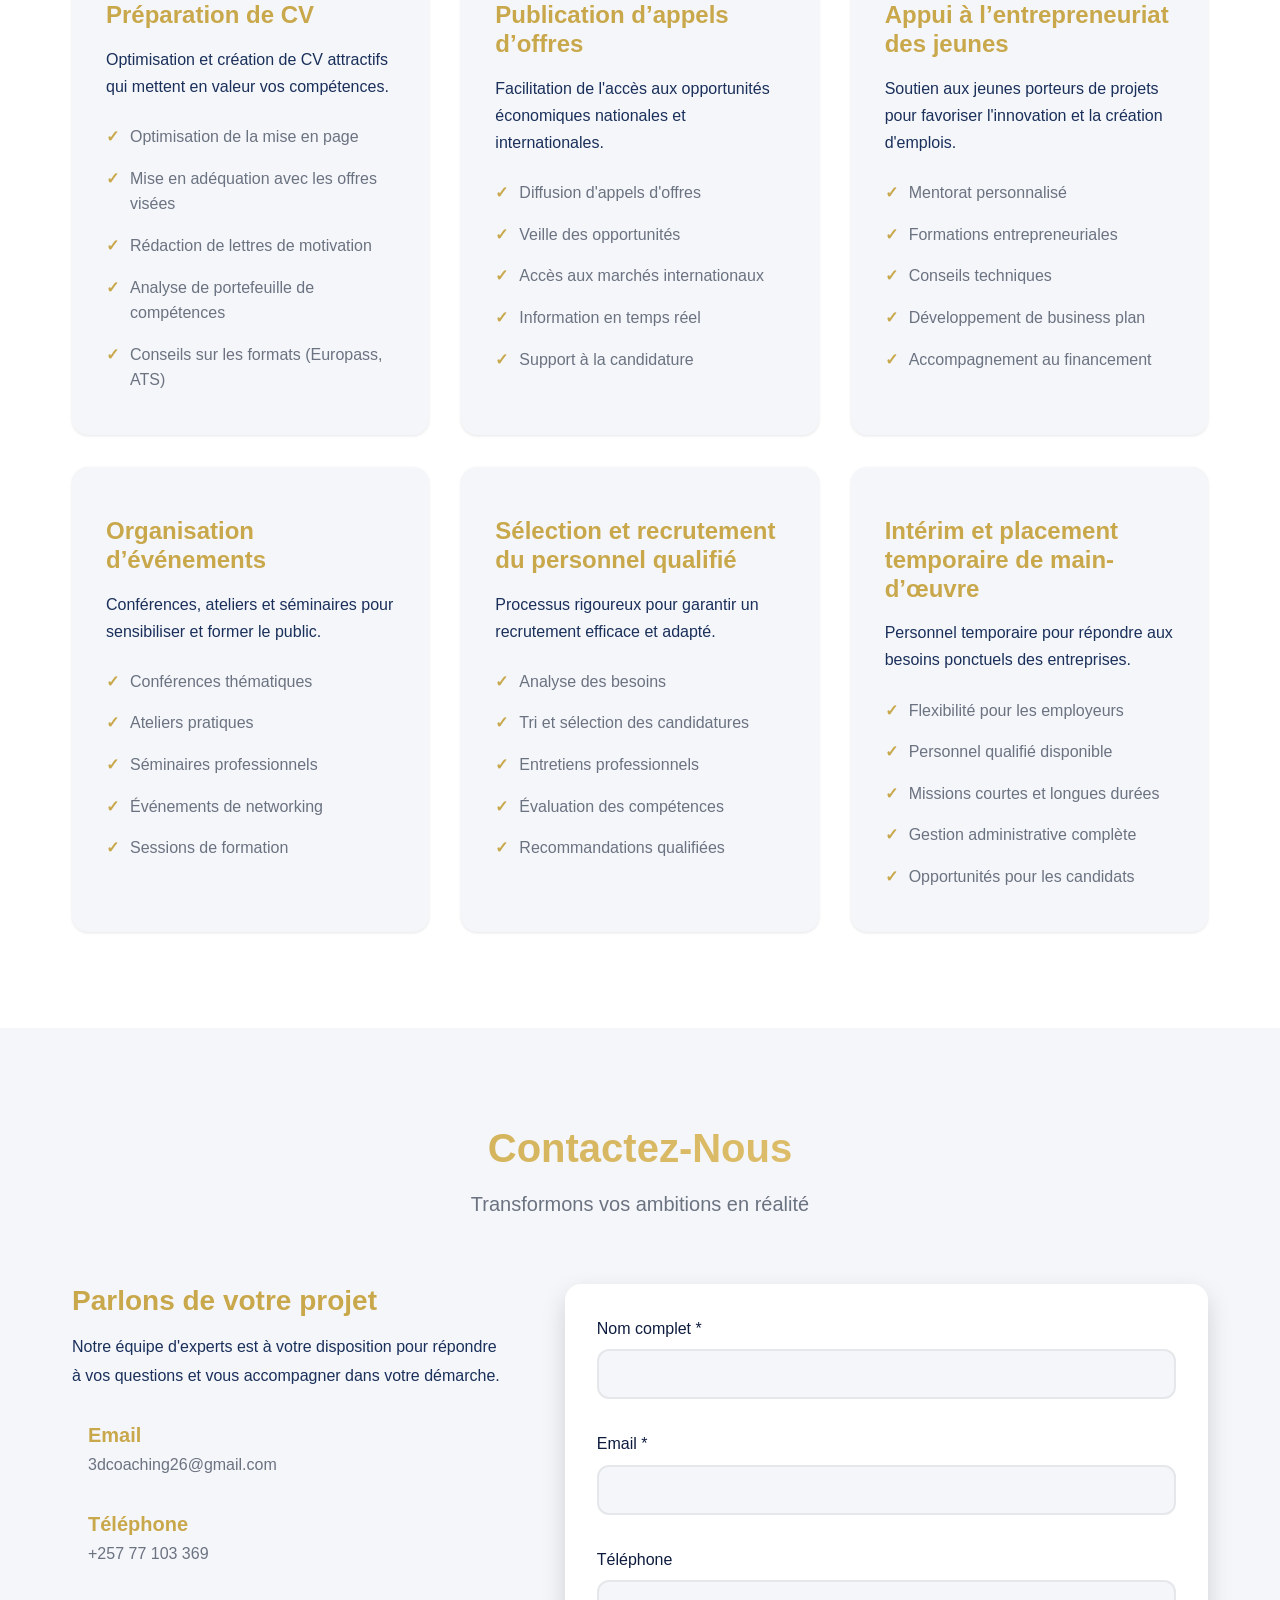
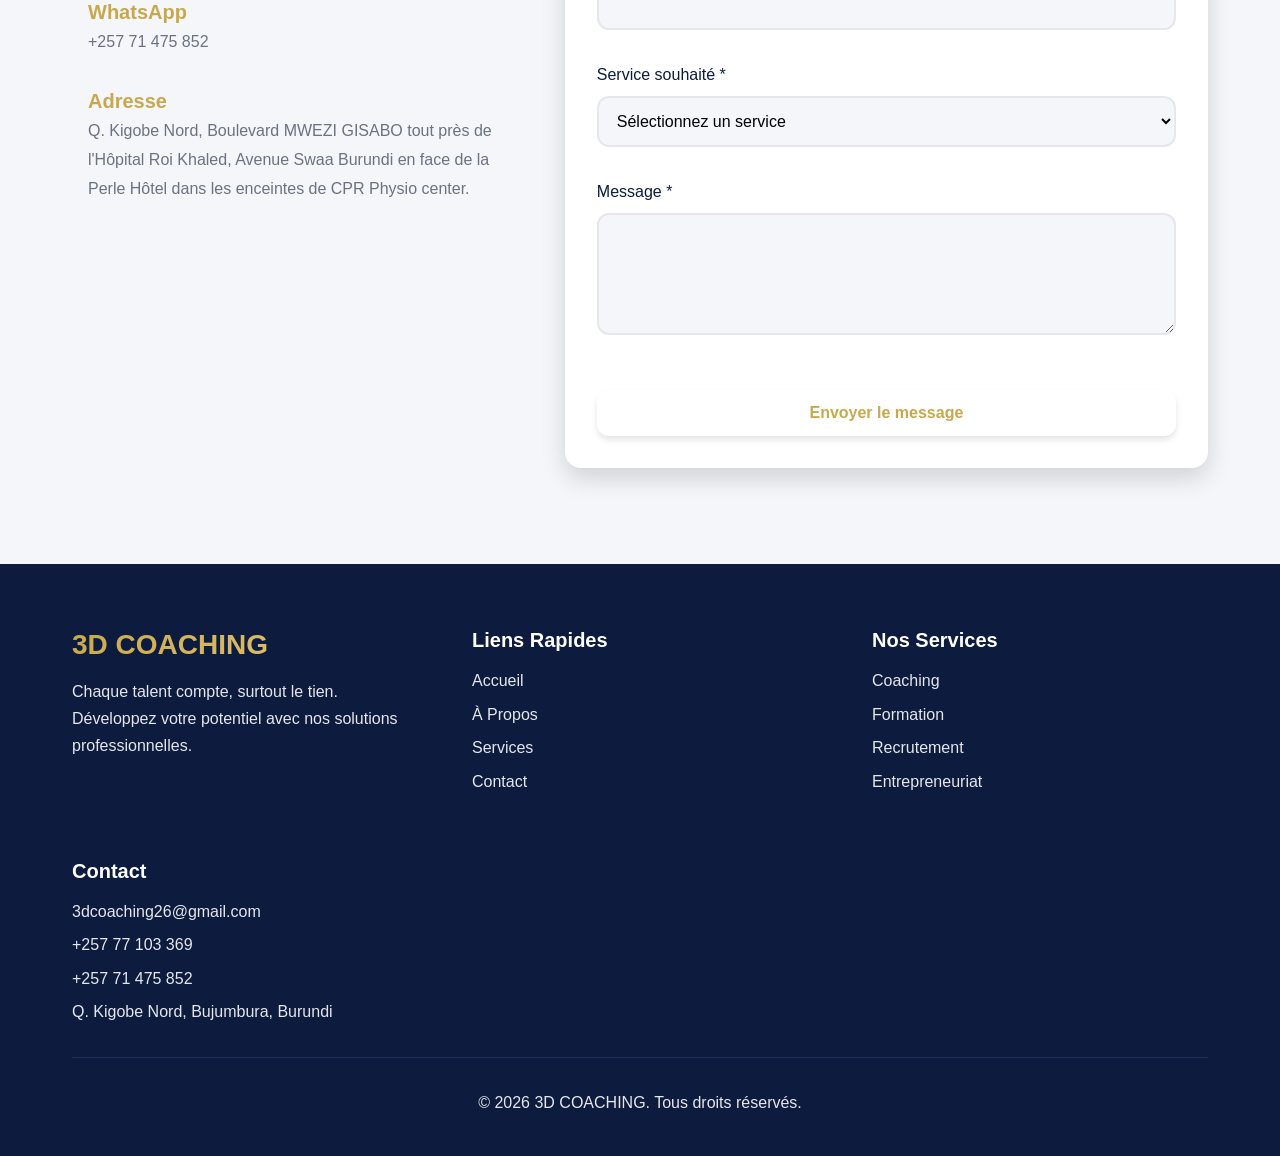
==== commit 1f1a6b11: "ajout coaching de carrier" ====
--- a/index.html
+++ b/index.html
@@ -147,10 +147,10 @@
             </div>
 
             <div class="services__grid">
-                <!-- Service 1: Coaching Individuel -->
+                <!-- Service 1: Coaching de vie -->
                 <article class="service-card">
                     <div class="service-card__icon"><i class="bi bi-person-check"></i></div>
-                    <h3 class="service-card__title">Coaching Individuel</h3>
+                    <h3 class="service-card__title">Coaching de vie</h3>
                     <p class="service-card__description">
                         Nous accompagnons les personnes afin de renforcer leurs compétences personnelles et
                         professionnelles.
@@ -164,10 +164,10 @@
                     </ul>
                 </article>
 
-                <!-- Service 2: Coaching Collectif -->
+                <!-- Service 2: Coaching d’équipe -->
                 <article class="service-card">
                     <div class="service-card__icon"><i class="bi bi-people-fill"></i></div>
-                    <h3 class="service-card__title">Coaching Collectif</h3>
+                    <h3 class="service-card__title">Coaching d’équipe</h3>
                     <p class="service-card__description">
                         Accompagnement des groupes et équipes pour améliorer la collaboration et la performance
                         collective.
@@ -181,10 +181,29 @@
                     </ul>
                 </article>
 
-                <!-- Service 3: Coaching Professionnel -->
+                <!-- Service 3: Coaching de carrière -->
+                <article class="service-card">
+                    <div class="service-card__icon"><i class="bi bi-compass"></i></div>
+                    <h3 class="service-card__title">Coaching de carrière</h3>
+                    <p class="service-card__description">
+                        Accompagner toute personne en questionnement sur son avenir personnel et professionnel.
+                    </p>
+                    <ul class="service-card__list">
+                        <li>Révéler les talents, les forces et les compétences.</li>
+                        <li>Aider dans l'orientation scolaire.</li>
+                        <li>Intervenir lors des moments clés de transition : reconversion, évolution, perte de repères
+                            ou envie de renouveau.</li>
+                        <li>Guider chaque personne vers une direction professionnelle alignée avec ses valeurs et son
+                            potentiel.</li>
+                        <li>Transmettre des outils concrets et puissants pour décider avec clarté et avancer avec
+                            impact.</li>
+                    </ul>
+                </article>
+
+                <!-- Service 4: Coaching professionnel -->
                 <article class="service-card">
                     <div class="service-card__icon"><i class="bi bi-briefcase"></i></div>
-                    <h3 class="service-card__title">Coaching Professionnel</h3>
+                    <h3 class="service-card__title">Coaching professionnel</h3>
                     <p class="service-card__description">
                         Pour les salariés, cadres et dirigeants souhaitant évoluer dans leur carrière.
                     </p>
@@ -197,10 +216,10 @@
                     </ul>
                 </article>
 
-                <!-- Service 4: Formation Professionnelle -->
+                <!-- Service 5: Formation professionnelle -->
                 <article class="service-card">
                     <div class="service-card__icon"><i class="bi bi-book"></i></div>
-                    <h3 class="service-card__title">Formation Professionnelle</h3>
+                    <h3 class="service-card__title">Formation professionnelle</h3>
                     <p class="service-card__description">
                         Formations adaptées aux besoins du marché du travail et des organisations.
                     </p>
@@ -213,10 +232,42 @@
                     </ul>
                 </article>
 
-                <!-- Service 5: Publication d'Appels d'Offres -->
+                <!-- Service 6: Coaching aux entretiens d’embauche -->
+                <article class="service-card">
+                    <div class="service-card__icon"><i class="bi bi-chat-dots"></i></div>
+                    <h3 class="service-card__title">Coaching aux entretiens d’embauche</h3>
+                    <p class="service-card__description">
+                        Accompagnement pour maximiser vos chances de réussite lors de vos entretiens.
+                    </p>
+                    <ul class="service-card__list">
+                        <li>Simulation d'entretiens</li>
+                        <li>Techniques de communication</li>
+                        <li>Gestion du stress</li>
+                        <li>Mise en valeur de votre parcours</li>
+                        <li>Conseils personnalisés</li>
+                    </ul>
+                </article>
+
+                <!-- Service 7: Préparation de CV -->
+                <article class="service-card">
+                    <div class="service-card__icon"><i class="bi bi-file-text"></i></div>
+                    <h3 class="service-card__title">Préparation de CV</h3>
+                    <p class="service-card__description">
+                        Optimisation et création de CV attractifs qui mettent en valeur vos compétences.
+                    </p>
+                    <ul class="service-card__list">
+                        <li>Optimisation de la mise en page</li>
+                        <li>Mise en adéquation avec les offres visées</li>
+                        <li>Rédaction de lettres de motivation</li>
+                        <li>Analyse de portefeuille de compétences</li>
+                        <li>Conseils sur les formats (Europass, ATS)</li>
+                    </ul>
+                </article>
+
+                <!-- Service 8: Publication d’appels d’offres -->
                 <article class="service-card">
                     <div class="service-card__icon"><i class="bi bi-megaphone"></i></div>
-                    <h3 class="service-card__title">Publication d'Appels d'Offres</h3>
+                    <h3 class="service-card__title">Publication d’appels d’offres</h3>
                     <p class="service-card__description">
                         Facilitation de l'accès aux opportunités économiques nationales et internationales.
                     </p>
@@ -229,10 +280,10 @@
                     </ul>
                 </article>
 
-                <!-- Service 6: Appui à l'Entrepreneuriat des Jeunes -->
+                <!-- Service 9: Appui à l’entrepreneuriat des jeunes -->
                 <article class="service-card">
                     <div class="service-card__icon"><i class="bi bi-rocket-takeoff"></i></div>
-                    <h3 class="service-card__title">Appui à l'Entrepreneuriat des Jeunes</h3>
+                    <h3 class="service-card__title">Appui à l’entrepreneuriat des jeunes</h3>
                     <p class="service-card__description">
                         Soutien aux jeunes porteurs de projets pour favoriser l'innovation et la création d'emplois.
                     </p>
@@ -245,10 +296,10 @@
                     </ul>
                 </article>
 
-                <!-- Service 7: Organisation d'Événements & Ateliers -->
+                <!-- Service 10: Organisation d’événements -->
                 <article class="service-card">
                     <div class="service-card__icon"><i class="bi bi-calendar-event"></i></div>
-                    <h3 class="service-card__title">Organisation d'Événements & Ateliers Éducatifs</h3>
+                    <h3 class="service-card__title">Organisation d’événements</h3>
                     <p class="service-card__description">
                         Conférences, ateliers et séminaires pour sensibiliser et former le public.
                     </p>
@@ -261,10 +312,10 @@
                     </ul>
                 </article>
 
-                <!-- Service 8: Sélection et Recrutement -->
+                <!-- Service 11: Sélection et recrutement du personnel qualifié -->
                 <article class="service-card">
                     <div class="service-card__icon"><i class="bi bi-search"></i></div>
-                    <h3 class="service-card__title">Sélection et Recrutement de Personnel Qualifié</h3>
+                    <h3 class="service-card__title">Sélection et recrutement du personnel qualifié</h3>
                     <p class="service-card__description">
                         Processus rigoureux pour garantir un recrutement efficace et adapté.
                     </p>
@@ -277,10 +328,10 @@
                     </ul>
                 </article>
 
-                <!-- Service 9: Intérim et Placement Temporaire -->
+                <!-- Service 12: Intérim et placement temporaire de main-d’œuvre -->
                 <article class="service-card">
                     <div class="service-card__icon"><i class="bi bi-clock-history"></i></div>
-                    <h3 class="service-card__title">Intérim et Placement Temporaire</h3>
+                    <h3 class="service-card__title">Intérim et placement temporaire de main-d’œuvre</h3>
                     <p class="service-card__description">
                         Personnel temporaire pour répondre aux besoins ponctuels des entreprises.
                     </p>
@@ -290,22 +341,6 @@
                         <li>Missions courtes et longues durées</li>
                         <li>Gestion administrative complète</li>
                         <li>Opportunités pour les candidats</li>
-                    </ul>
-                </article>
-
-                <!-- Service 10: Préparation Entretien & CV -->
-                <article class="service-card">
-                    <div class="service-card__icon"><i class="bi bi-file-text"></i></div>
-                    <h3 class="service-card__title">Préparation à l'Entretien d'Embauche et à la Rédaction du CV</h3>
-                    <p class="service-card__description">
-                        Accompagnement pour maximiser les chances d'obtenir un emploi.
-                    </p>
-                    <ul class="service-card__list">
-                        <li>Optimisation du CV</li>
-                        <li>Rédaction de lettres de motivation</li>
-                        <li>Simulation d'entretiens</li>
-                        <li>Techniques de communication</li>
-                        <li>Conseils personnalisés</li>
                     </ul>
                 </article>
             </div>
@@ -398,12 +433,13 @@
                             <option value="coaching-individuel">Coaching Individuel</option>
                             <option value="coaching-collectif">Coaching Collectif</option>
                             <option value="coaching-professionnel">Coaching Professionnel</option>
+                            <option value="coaching-carriere">Coaching de Carrière</option>
                             <option value="formation">Formation Professionnelle</option>
                             <option value="appels-offres">Publication d'Appels d'Offres</option>
                             <option value="entrepreneuriat">Appui à l'Entrepreneuriat</option>
                             <option value="evenements">Organisation d'Événements</option>
                             <option value="recrutement">Sélection et Recrutement</option>
-                            <option value="interim">Intérim et Placement Temporaire</option>
+                            <option value="interim">Intérim et Placement Temporaire de main d'oeuvre</option>
                             <option value="cv-entretien">Préparation CV et Entretien</option>
                             <option value="autre">Autre</option>
                         </select>
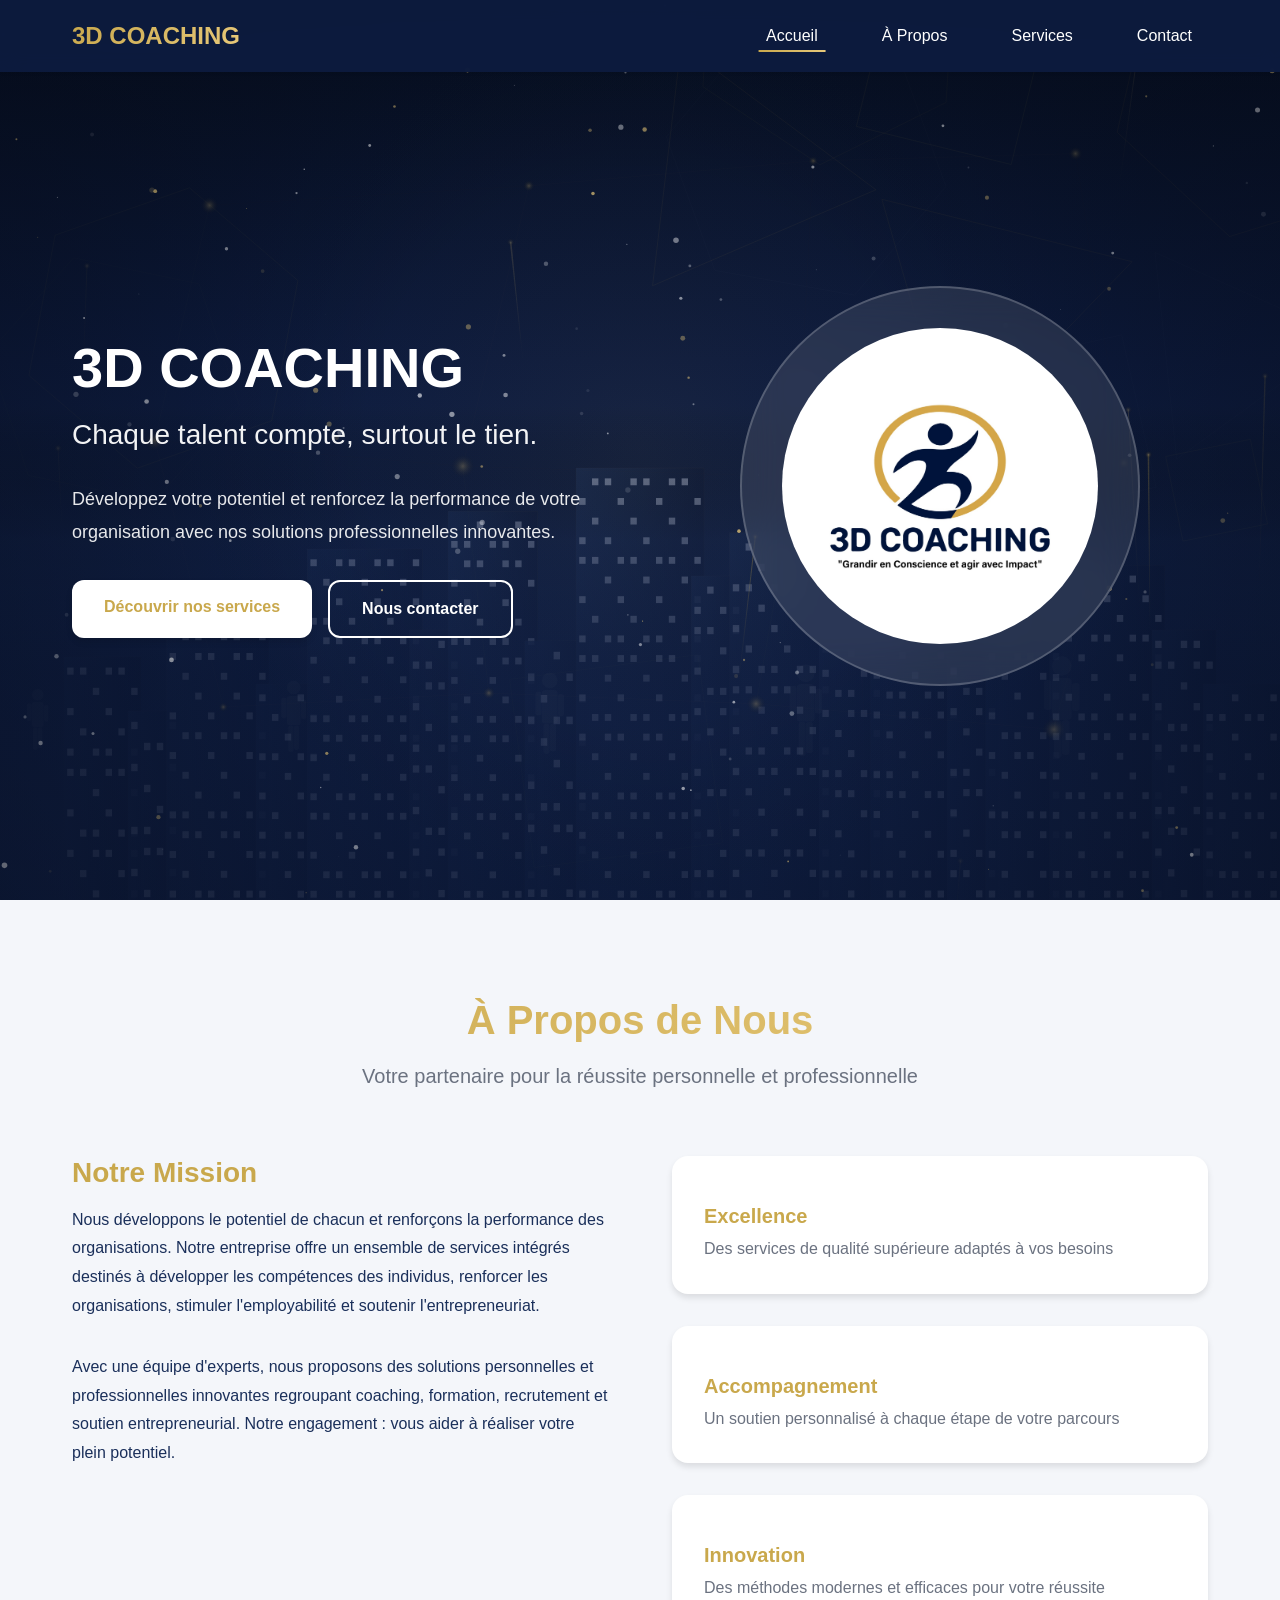
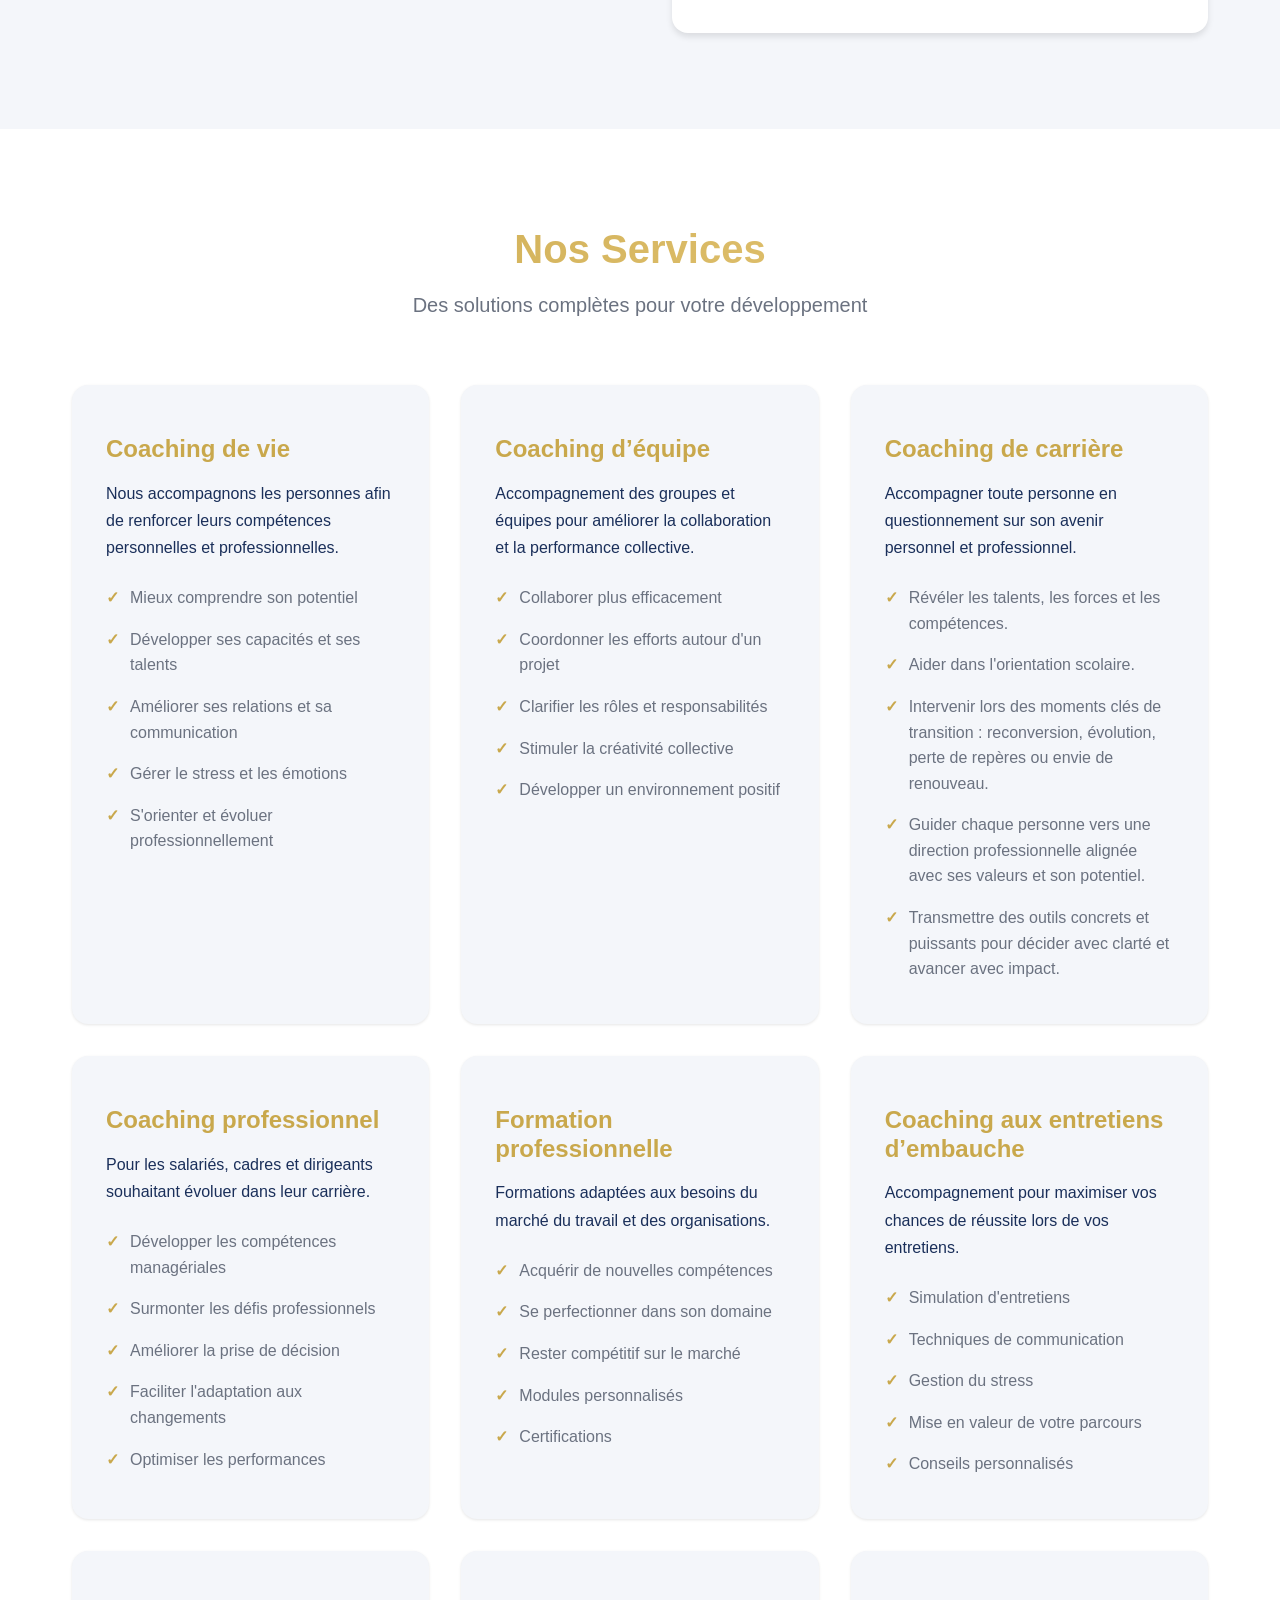
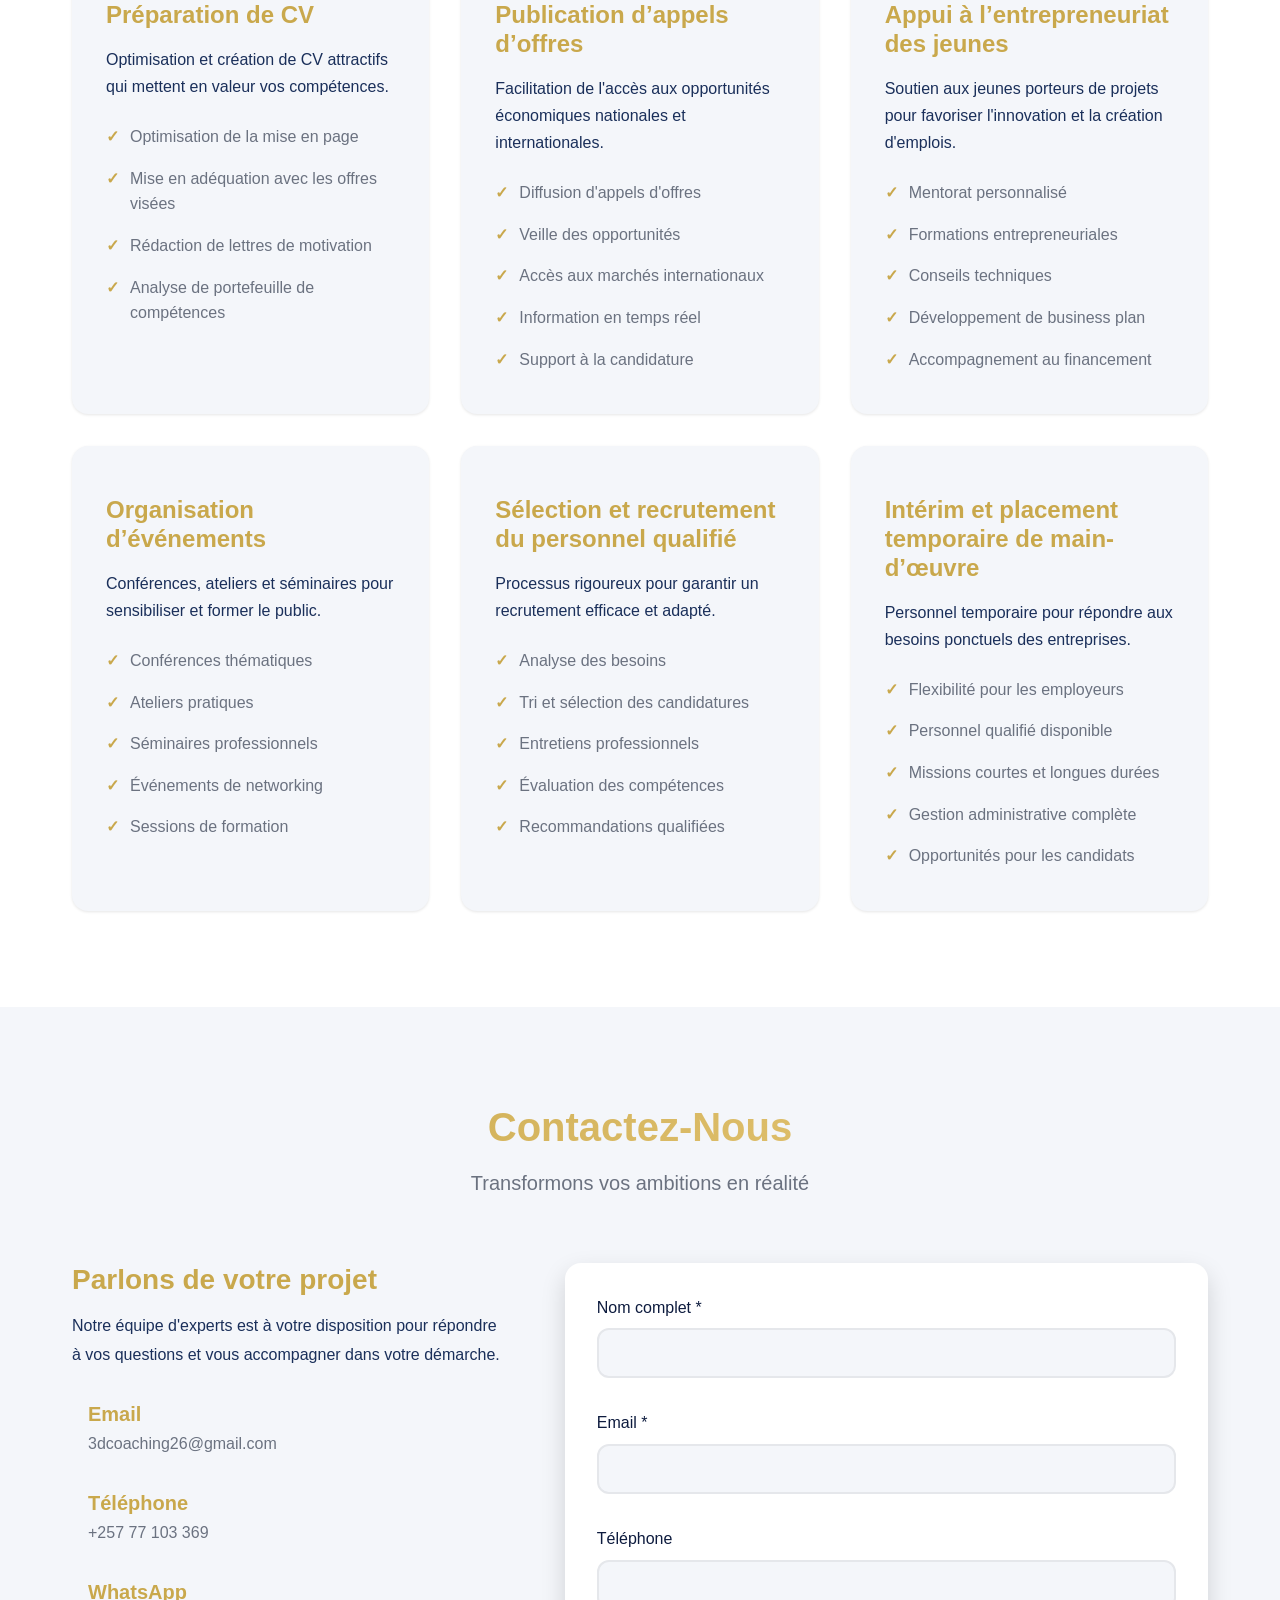
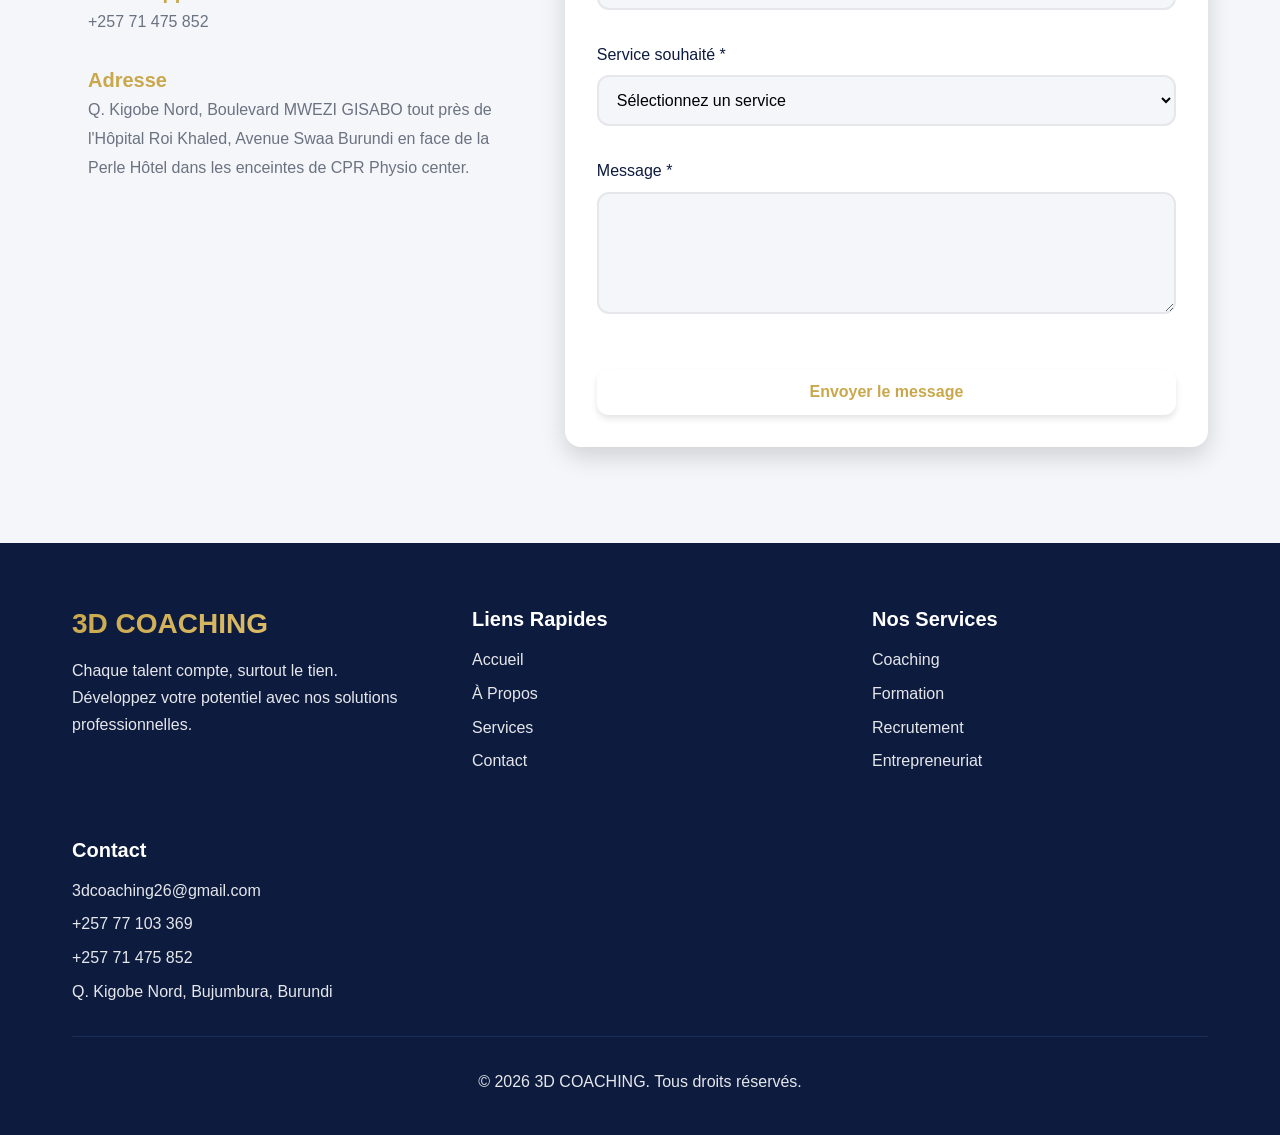
==== commit 277fab71: "modification" ====
--- a/index.html
+++ b/index.html
@@ -260,7 +260,6 @@
                         <li>Mise en adéquation avec les offres visées</li>
                         <li>Rédaction de lettres de motivation</li>
                         <li>Analyse de portefeuille de compétences</li>
-                        <li>Conseils sur les formats (Europass, ATS)</li>
                     </ul>
                 </article>
 
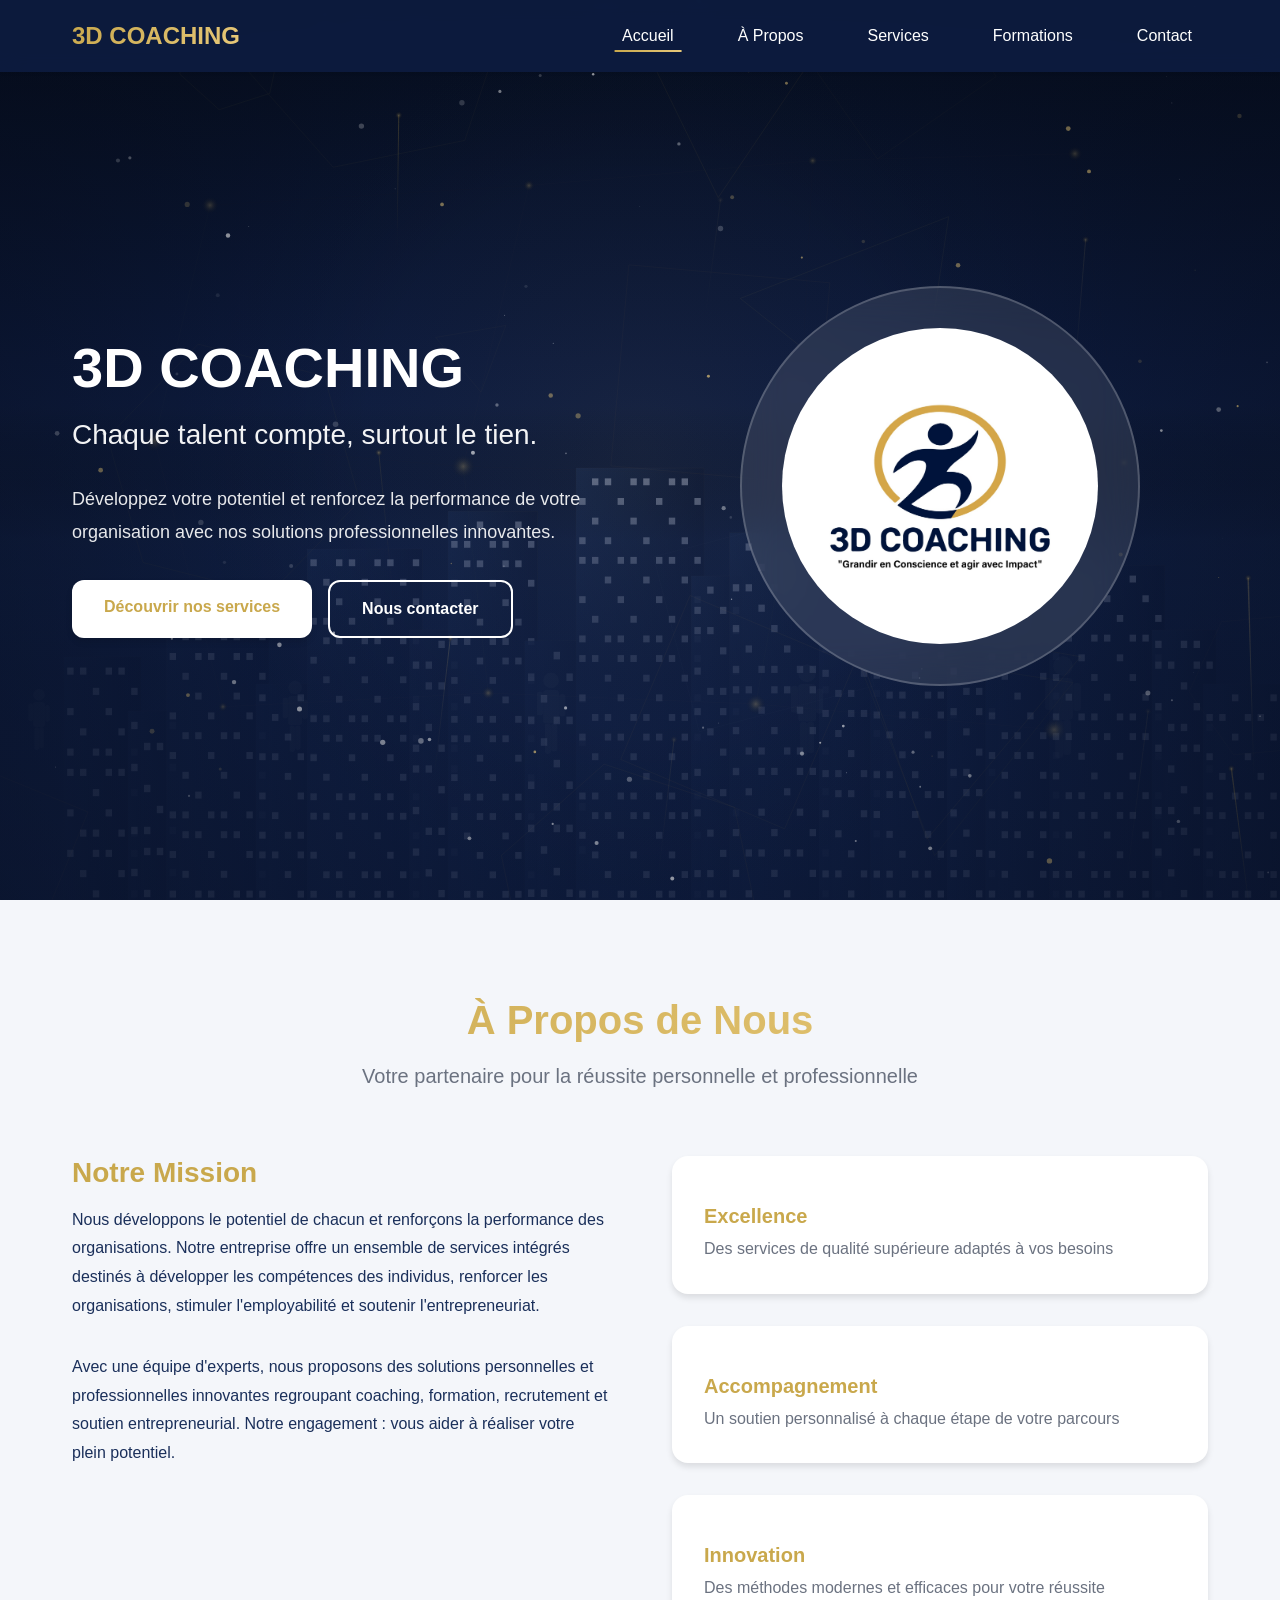
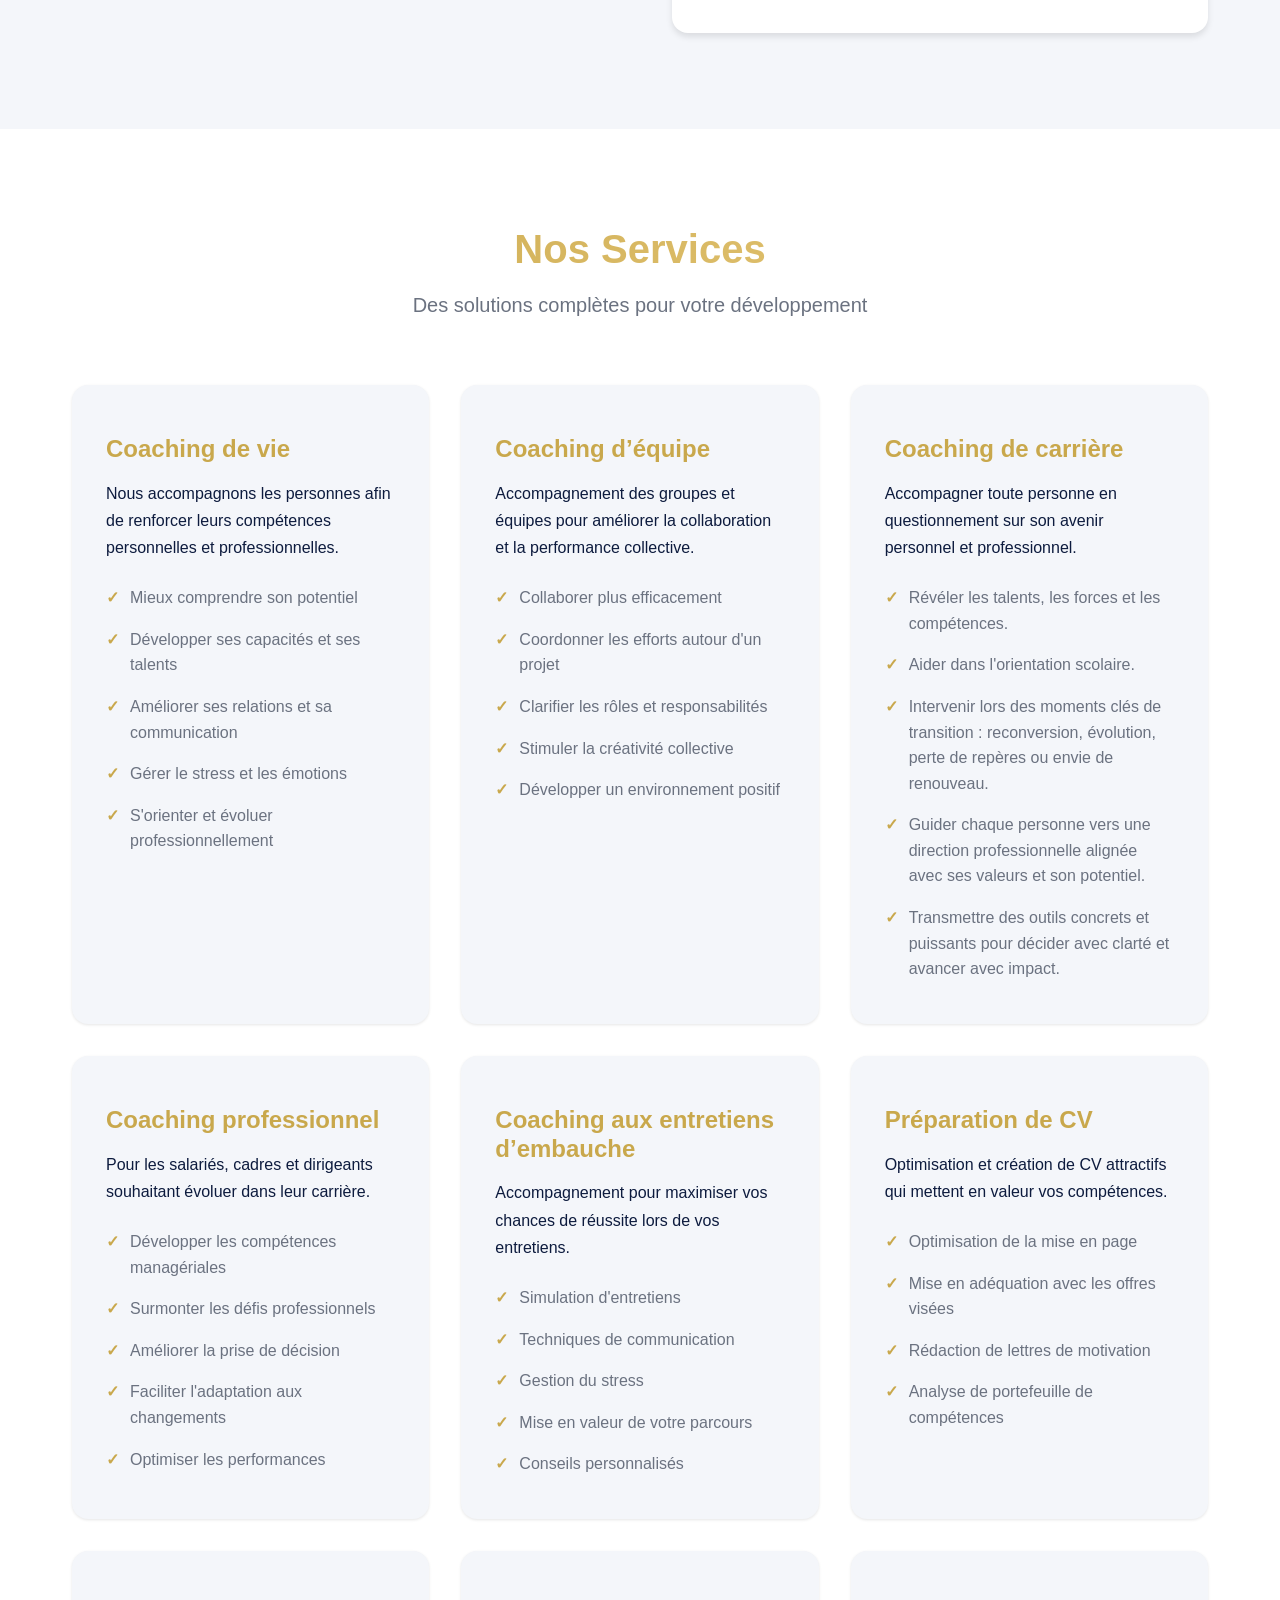
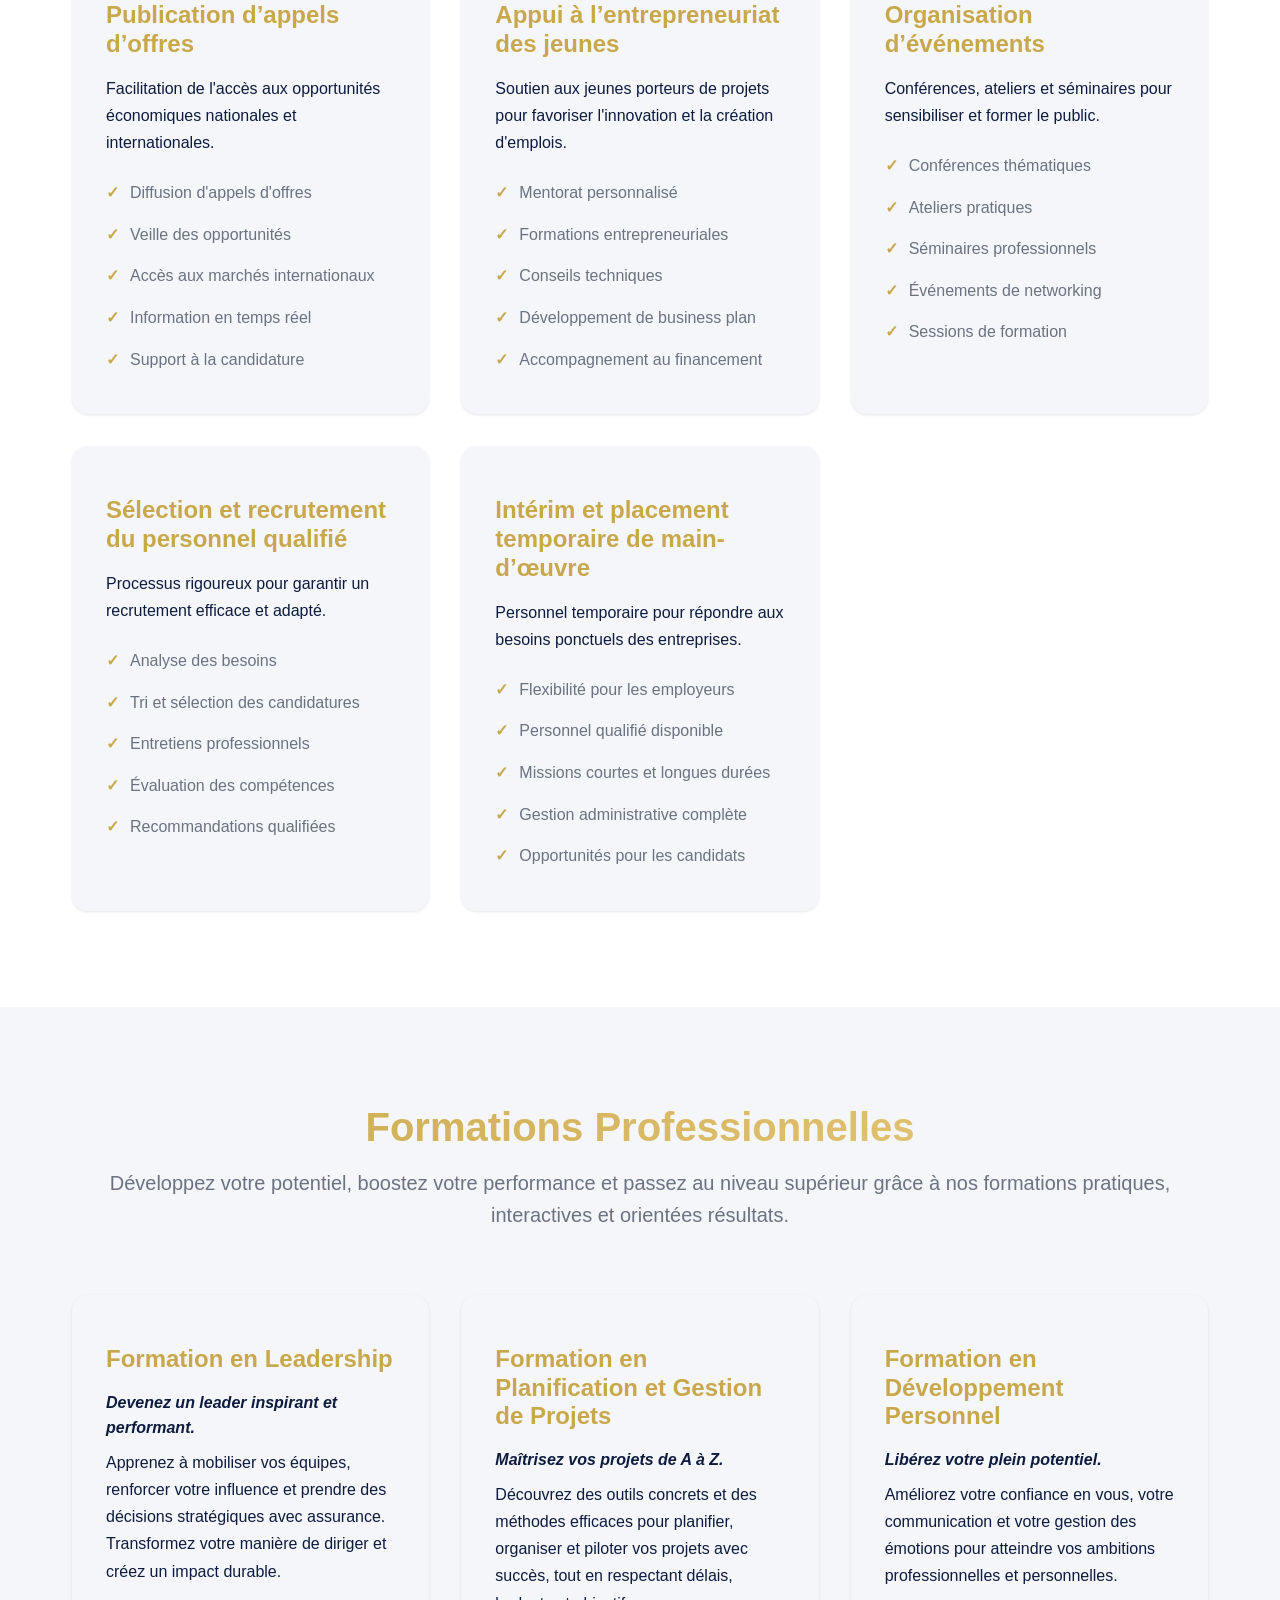
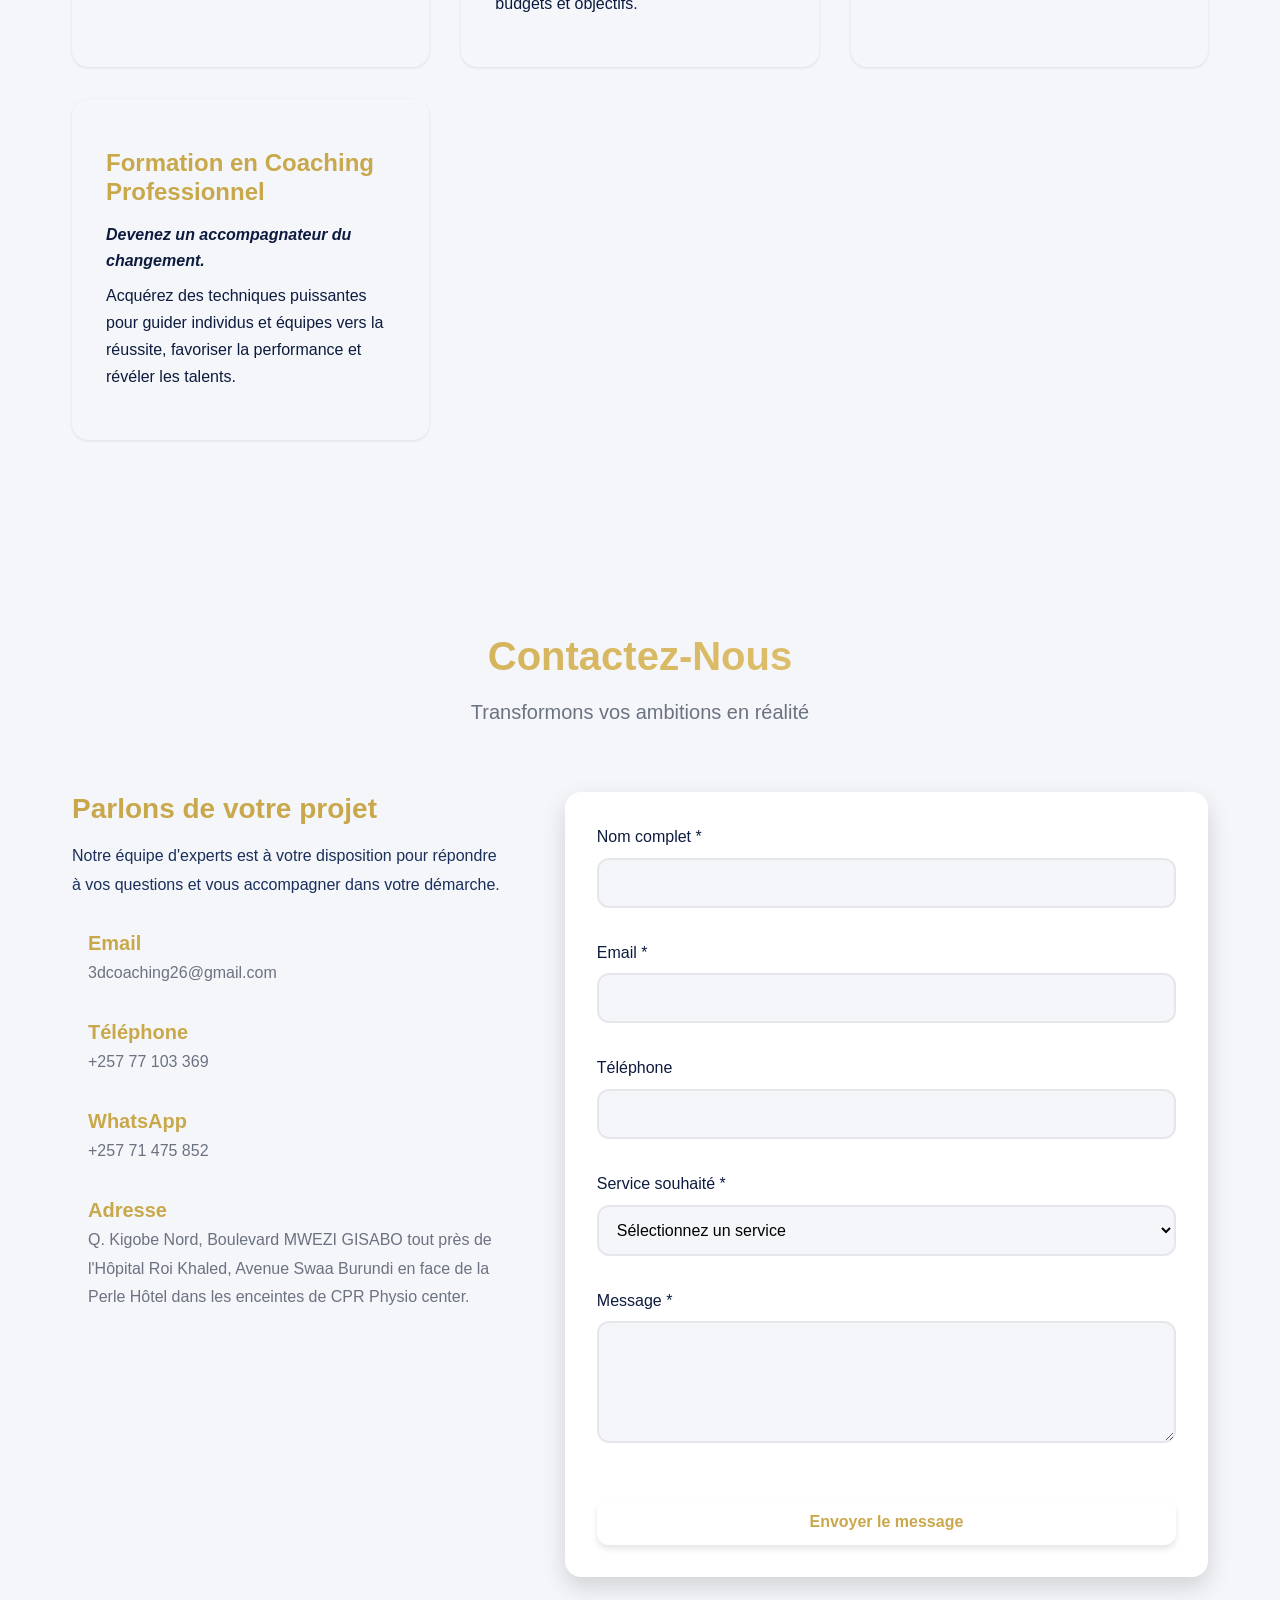
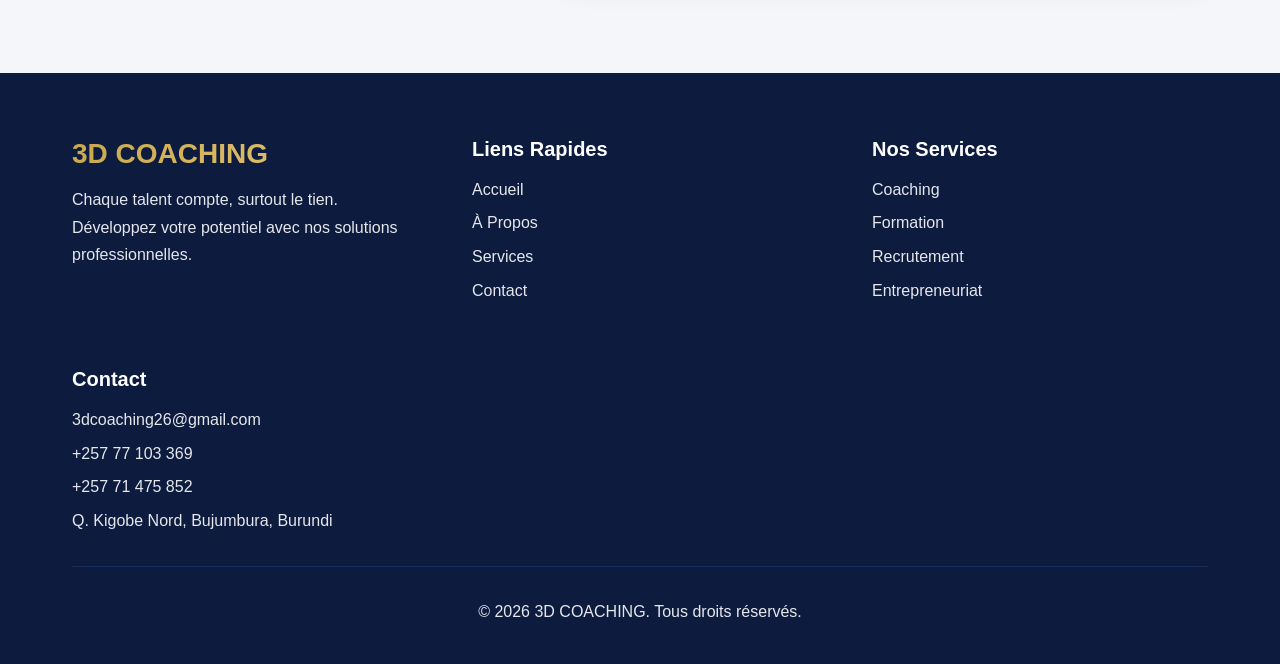
==== commit 26ca0b0d: "modification formation professionnelles" ====
--- a/index.html
+++ b/index.html
@@ -51,6 +51,7 @@
                     <li class="nav__item"><a href="#accueil" class="nav__link active">Accueil</a></li>
                     <li class="nav__item"><a href="#apropos" class="nav__link">À Propos</a></li>
                     <li class="nav__item"><a href="#services" class="nav__link">Services</a></li>
+                    <li class="nav__item"><a href="#formations" class="nav__link">Formations</a></li>
                     <li class="nav__item"><a href="#contact" class="nav__link">Contact</a></li>
                 </ul>
                 <div class="nav__close" id="nav-close">
@@ -216,21 +217,7 @@
                     </ul>
                 </article>
 
-                <!-- Service 5: Formation professionnelle -->
-                <article class="service-card">
-                    <div class="service-card__icon"><i class="bi bi-book"></i></div>
-                    <h3 class="service-card__title">Formation professionnelle</h3>
-                    <p class="service-card__description">
-                        Formations adaptées aux besoins du marché du travail et des organisations.
-                    </p>
-                    <ul class="service-card__list">
-                        <li>Acquérir de nouvelles compétences</li>
-                        <li>Se perfectionner dans son domaine</li>
-                        <li>Rester compétitif sur le marché</li>
-                        <li>Modules personnalisés</li>
-                        <li>Certifications</li>
-                    </ul>
-                </article>
+
 
                 <!-- Service 6: Coaching aux entretiens d’embauche -->
                 <article class="service-card">
@@ -341,6 +328,63 @@
                         <li>Gestion administrative complète</li>
                         <li>Opportunités pour les candidats</li>
                     </ul>
+                </article>
+            </div>
+        </div>
+    </section>
+
+    <!-- Formations Section -->
+    <section class="formations section" id="formations">
+        <div class="container">
+            <div class="section__header">
+                <h2 class="section__title">Formations Professionnelles</h2>
+                <p class="section__subtitle">Développez votre potentiel, boostez votre performance et passez au niveau
+                    supérieur grâce à nos formations pratiques, interactives et orientées résultats.</p>
+            </div>
+
+            <div class="services__grid">
+                <!-- Formation 1: Leadership -->
+                <article class="service-card">
+                    <div class="service-card__icon"><i class="bi bi-award"></i></div>
+                    <h3 class="service-card__title">Formation en Leadership</h3>
+                    <p class="service-card__catchphrase">Devenez un leader inspirant et performant.</p>
+                    <p class="service-card__description">
+                        Apprenez à mobiliser vos équipes, renforcer votre influence et prendre des décisions
+                        stratégiques avec assurance. Transformez votre manière de diriger et créez un impact durable.
+                    </p>
+                </article>
+
+                <!-- Formation 2: Planification et Gestion de Projets -->
+                <article class="service-card">
+                    <div class="service-card__icon"><i class="bi bi-clipboard-data"></i></div>
+                    <h3 class="service-card__title">Formation en Planification et Gestion de Projets</h3>
+                    <p class="service-card__catchphrase">Maîtrisez vos projets de A à Z.</p>
+                    <p class="service-card__description">
+                        Découvrez des outils concrets et des méthodes efficaces pour planifier, organiser et piloter vos
+                        projets avec succès, tout en respectant délais, budgets et objectifs.
+                    </p>
+                </article>
+
+                <!-- Formation 3: Développement Personnel -->
+                <article class="service-card">
+                    <div class="service-card__icon"><i class="bi bi-gem"></i></div>
+                    <h3 class="service-card__title">Formation en Développement Personnel</h3>
+                    <p class="service-card__catchphrase">Libérez votre plein potentiel.</p>
+                    <p class="service-card__description">
+                        Améliorez votre confiance en vous, votre communication et votre gestion des émotions pour
+                        atteindre vos ambitions professionnelles et personnelles.
+                    </p>
+                </article>
+
+                <!-- Formation 4: Coaching Professionnel -->
+                <article class="service-card">
+                    <div class="service-card__icon"><i class="bi bi-mortarboard"></i></div>
+                    <h3 class="service-card__title">Formation en Coaching Professionnel</h3>
+                    <p class="service-card__catchphrase">Devenez un accompagnateur du changement.</p>
+                    <p class="service-card__description">
+                        Acquérez des techniques puissantes pour guider individus et équipes vers la réussite, favoriser
+                        la performance et révéler les talents.
+                    </p>
                 </article>
             </div>
         </div>
--- a/styles.css
+++ b/styles.css
@@ -490,9 +490,15 @@
 }
 
 .service-card__description {
-    color: var(--color-dark-light);
-    margin-bottom: var(--spacing-sm);
     line-height: 1.7;
+}
+
+.service-card__catchphrase {
+    color: var(--color-dark);
+    font-weight: 600;
+    font-style: italic;
+    margin-bottom: var(--spacing-xs);
+    display: block;
 }
 
 .service-card__list {
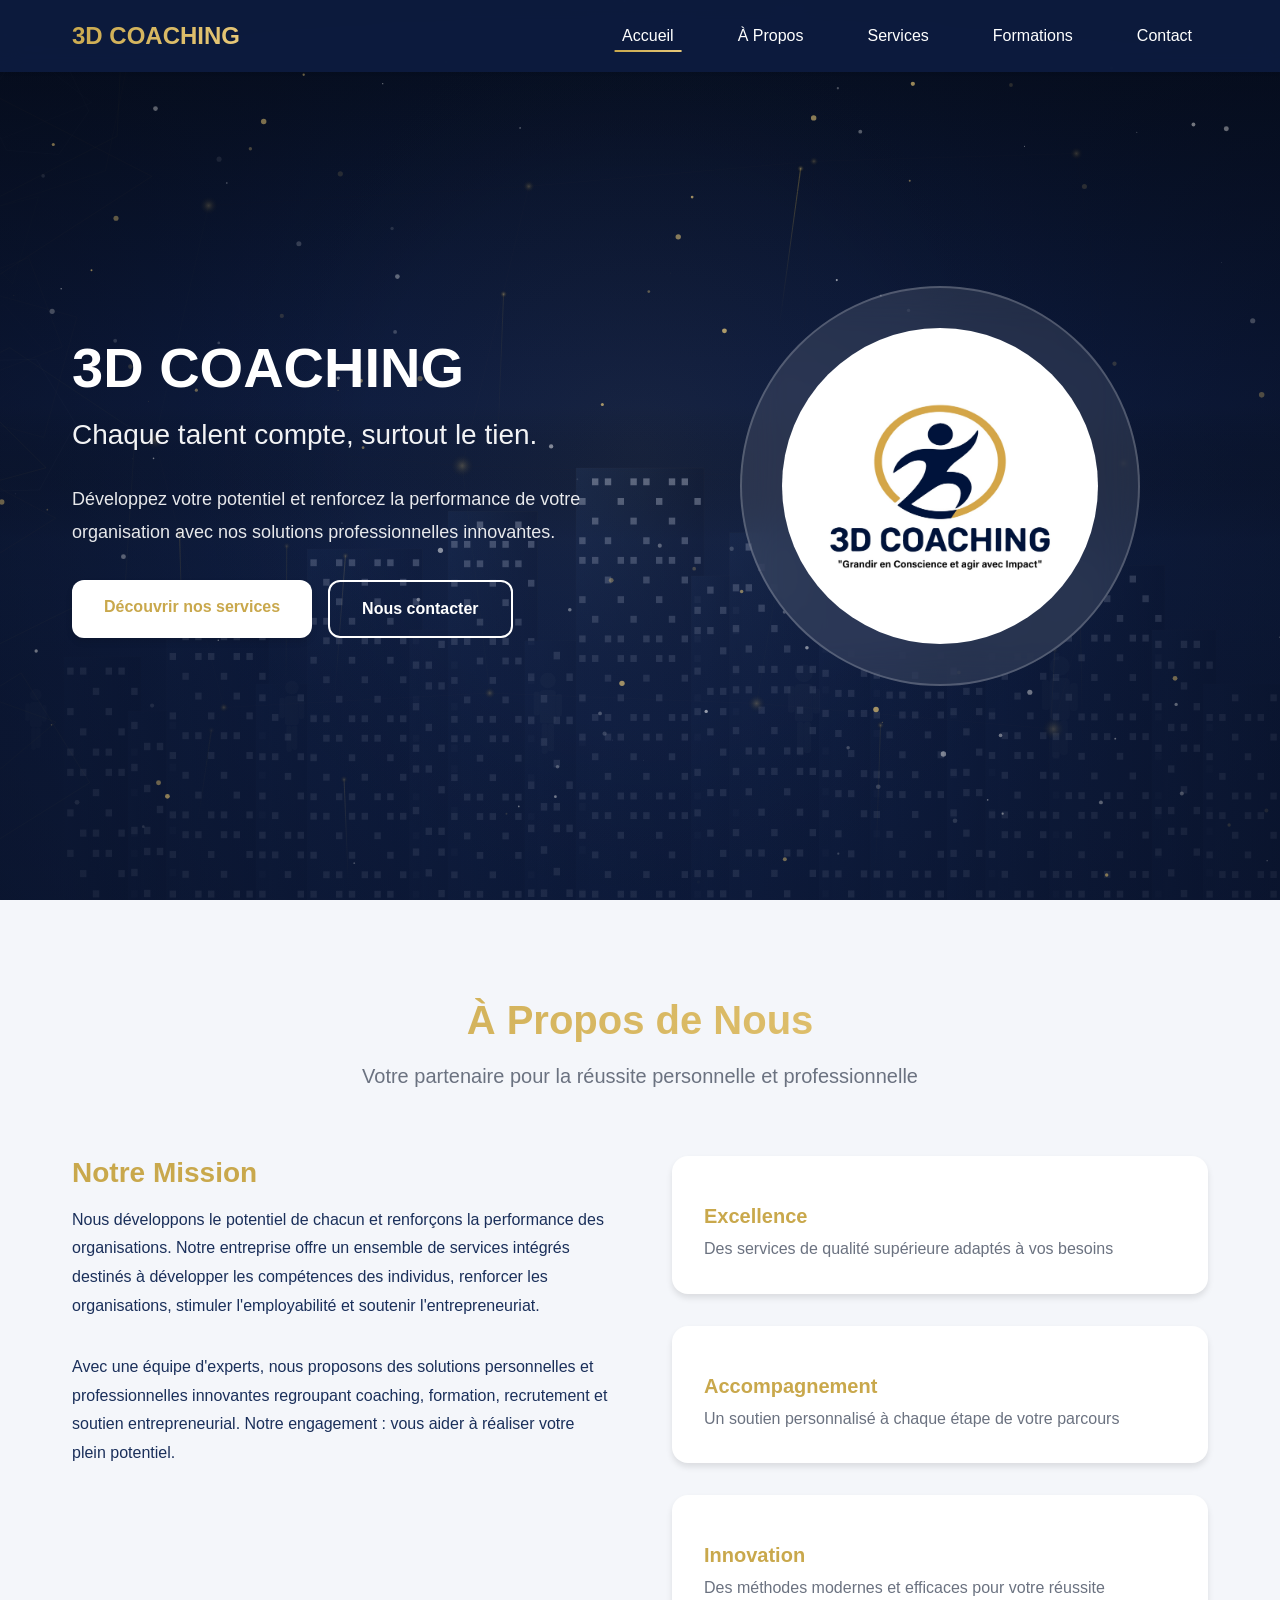
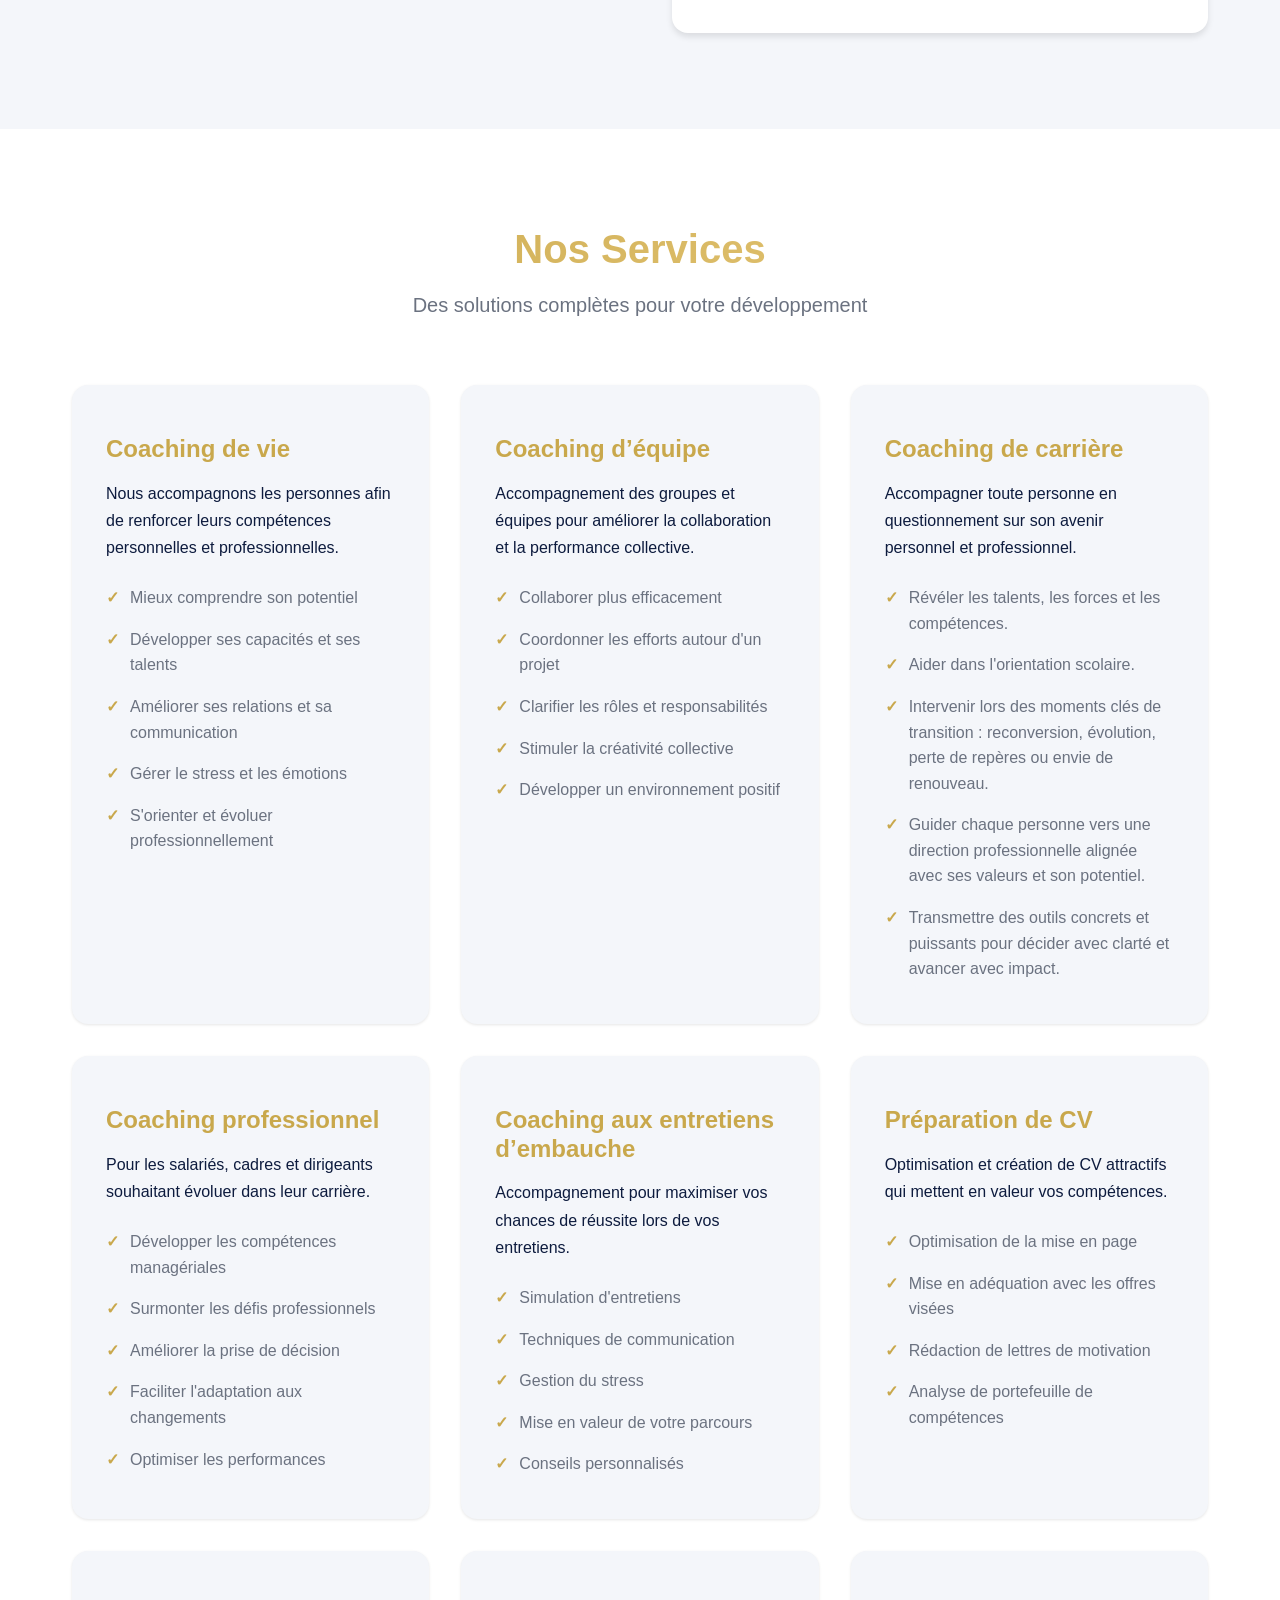
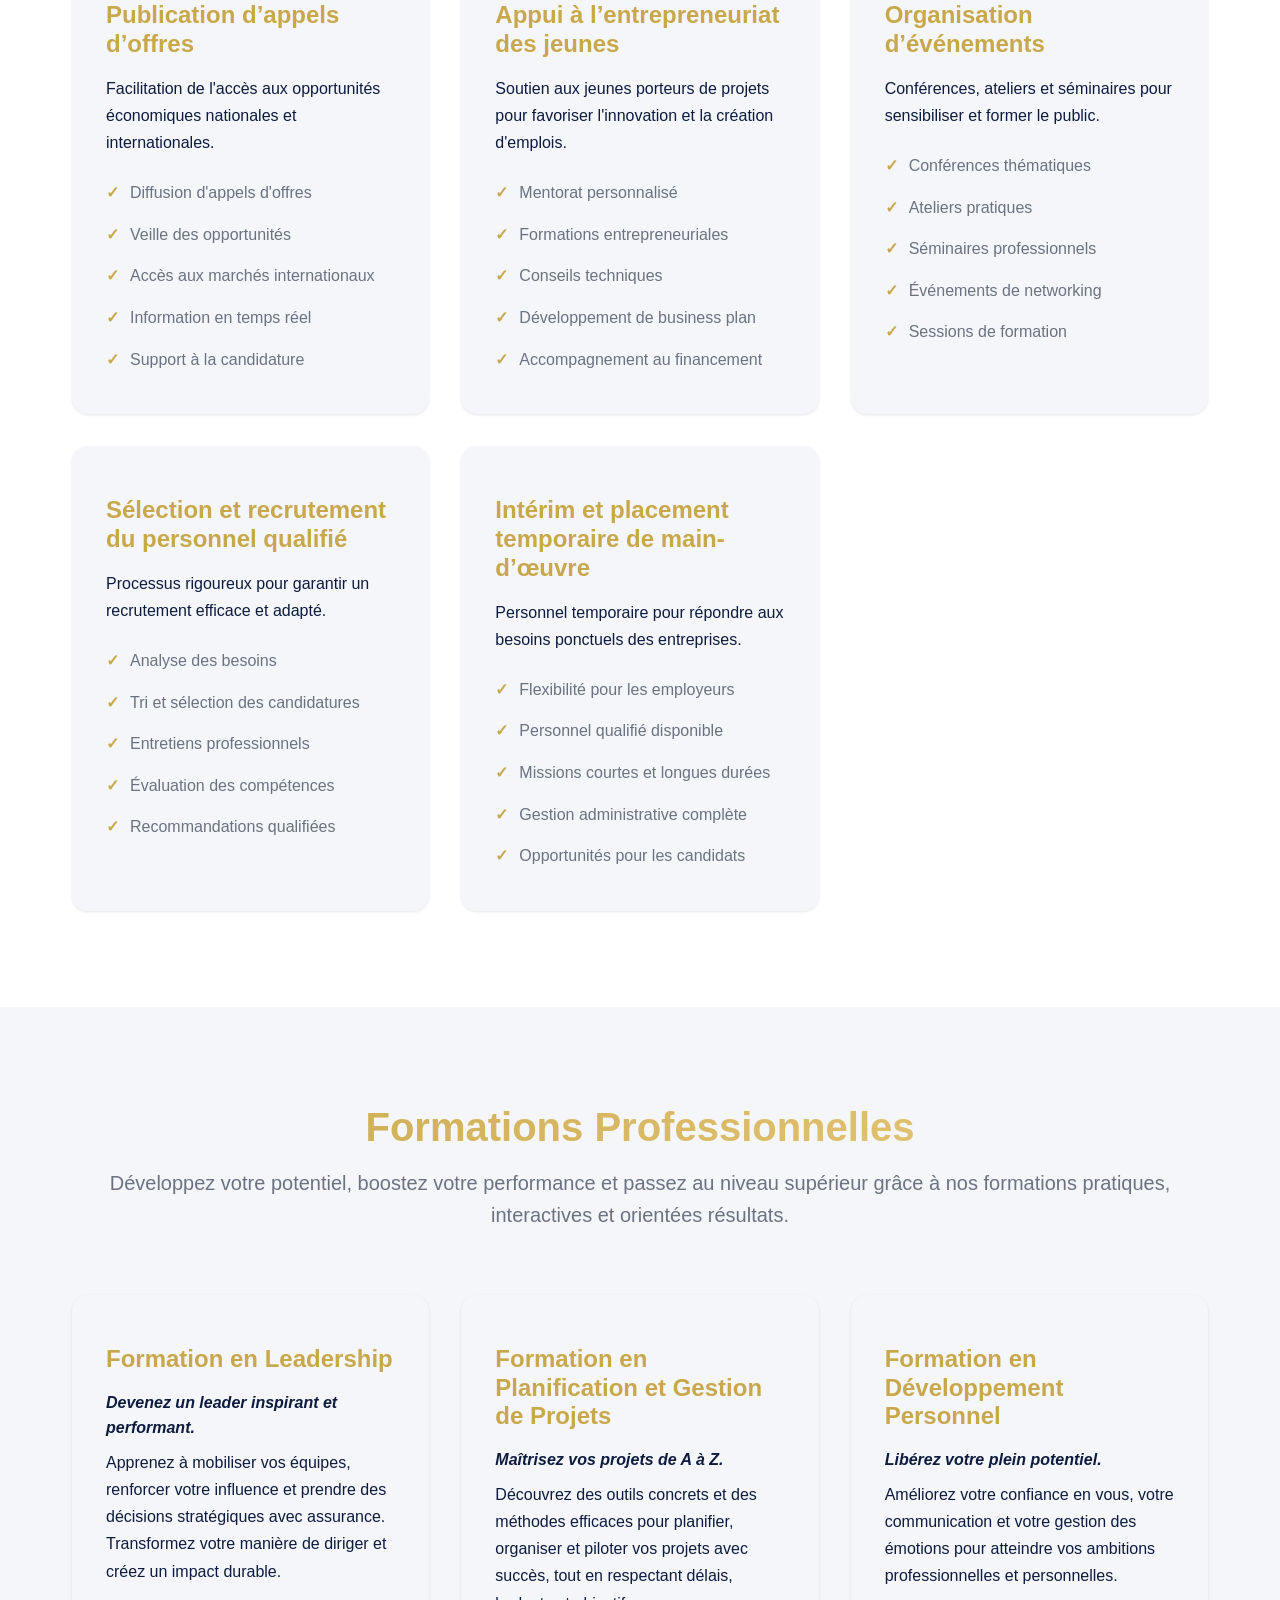
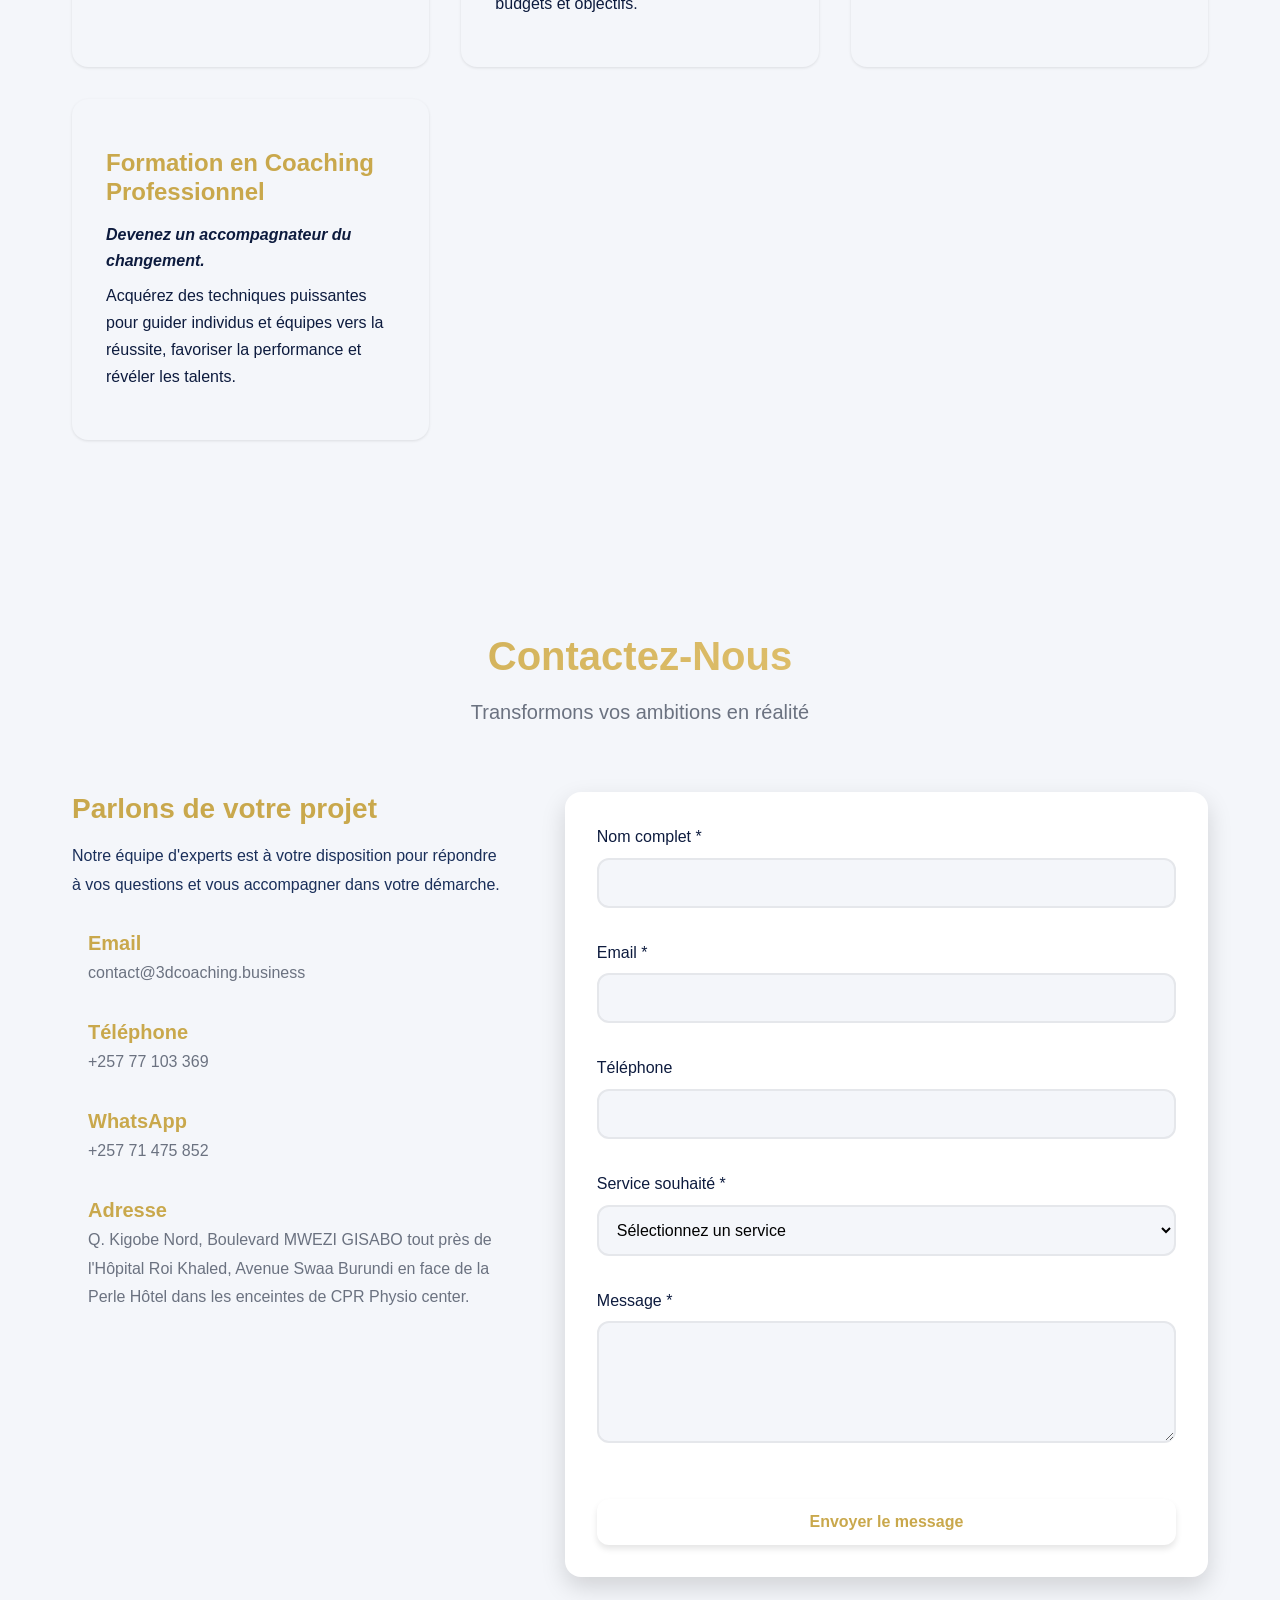
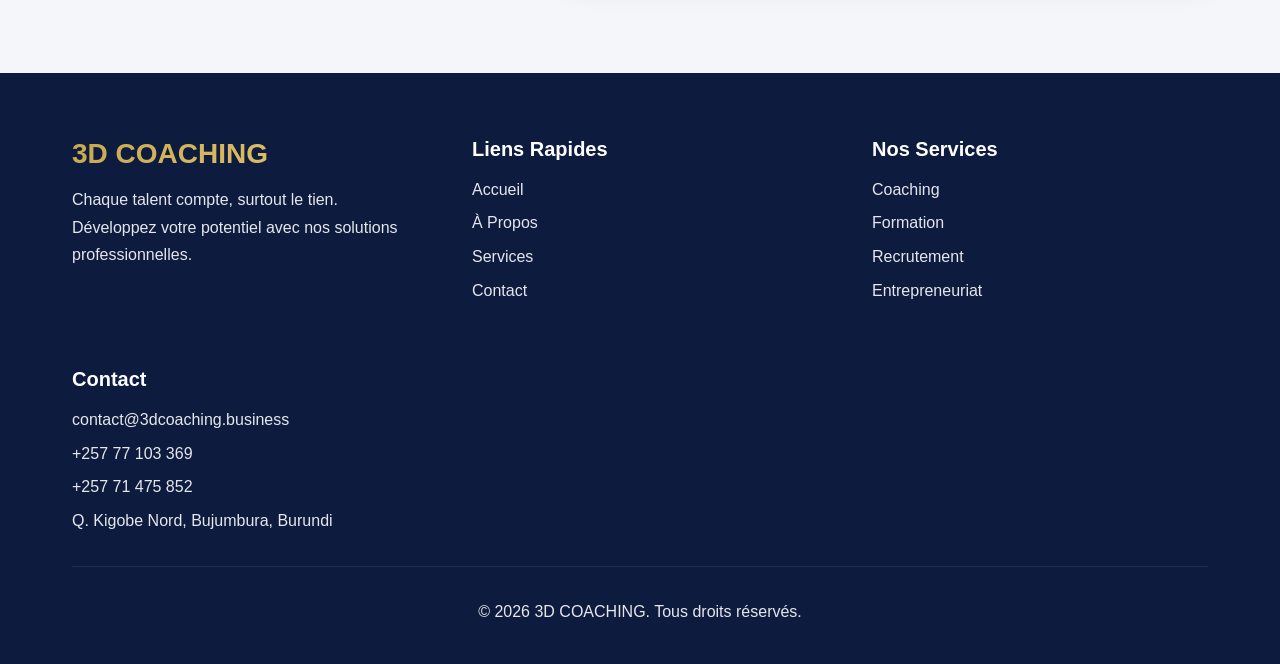
==== commit d516071b: "modification email" ====
--- a/index.html
+++ b/index.html
@@ -411,7 +411,7 @@
                             <span class="contact__icon"><i class="bi bi-envelope"></i></span>
                             <div>
                                 <h4>Email</h4>
-                                <p>3dcoaching26@gmail.com</p>
+                                <p>contact@3dcoaching.business</p>
                             </div>
                         </div>
                         <div class="contact__item">
@@ -542,7 +542,7 @@
                 <div class="footer__section">
                     <h4 class="footer__subtitle">Contact</h4>
                     <ul class="footer__links">
-                        <li><i class="bi bi-envelope"></i> 3dcoaching26@gmail.com</li>
+                        <li><i class="bi bi-envelope"></i> contact@3dcoaching.business</li>
                         <li><i class="bi bi-telephone"></i> +257 77 103 369</li>
                         <li><i class="bi bi-whatsapp"></i> +257 71 475 852</li>
                         <li><i class="bi bi-geo-alt"></i> Q. Kigobe Nord, Bujumbura, Burundi</li>
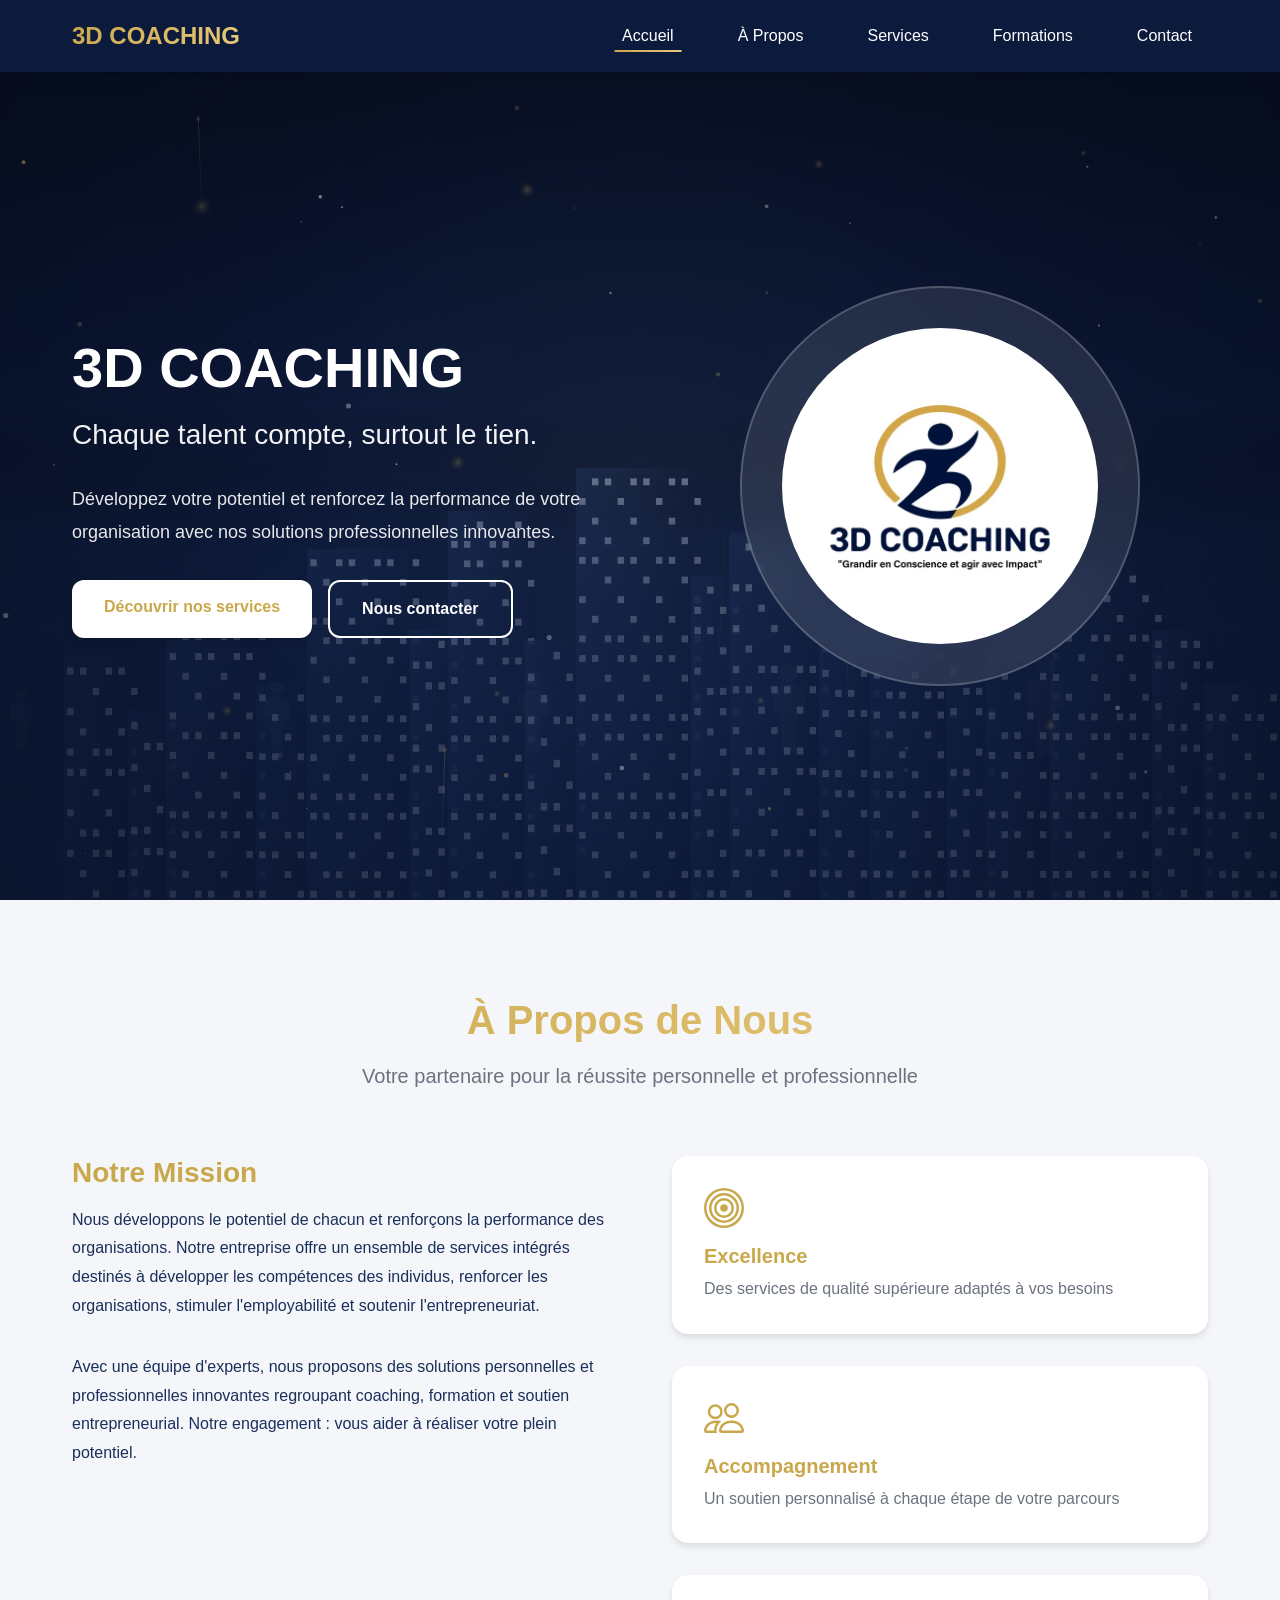
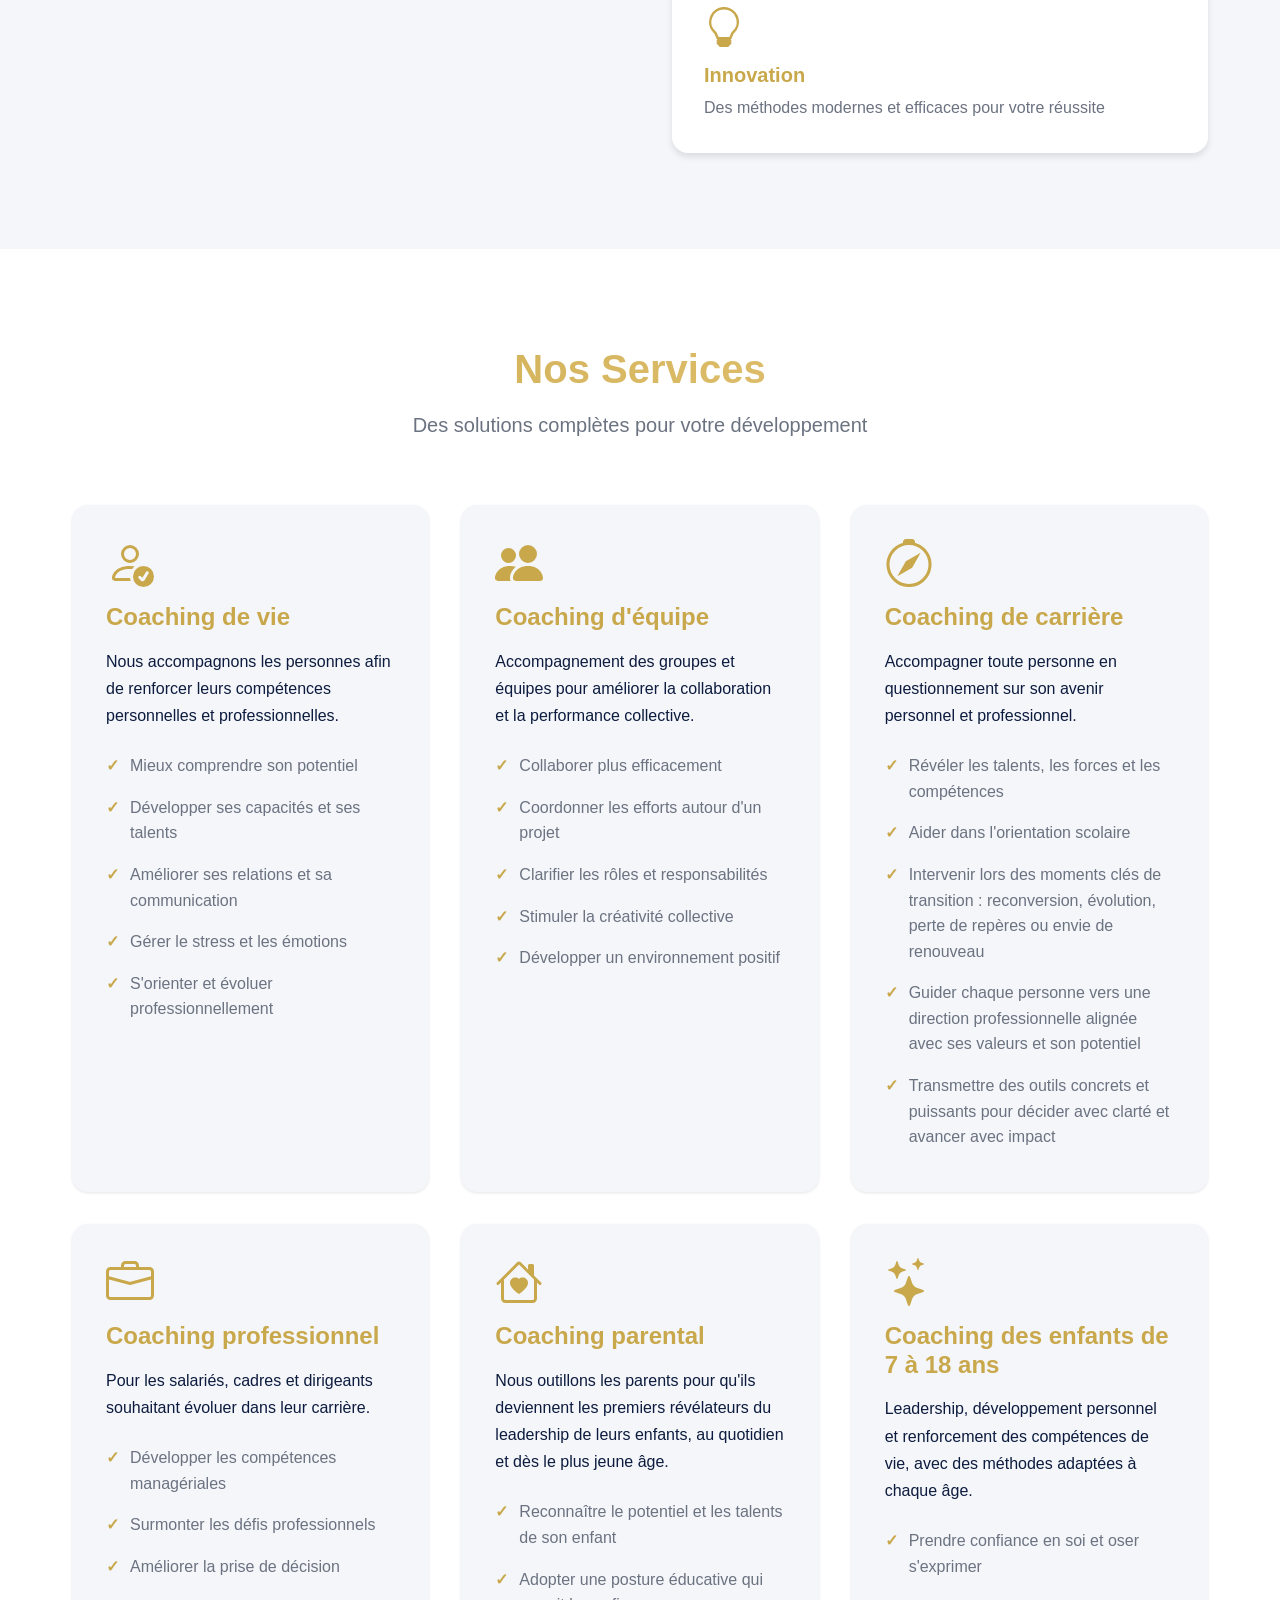
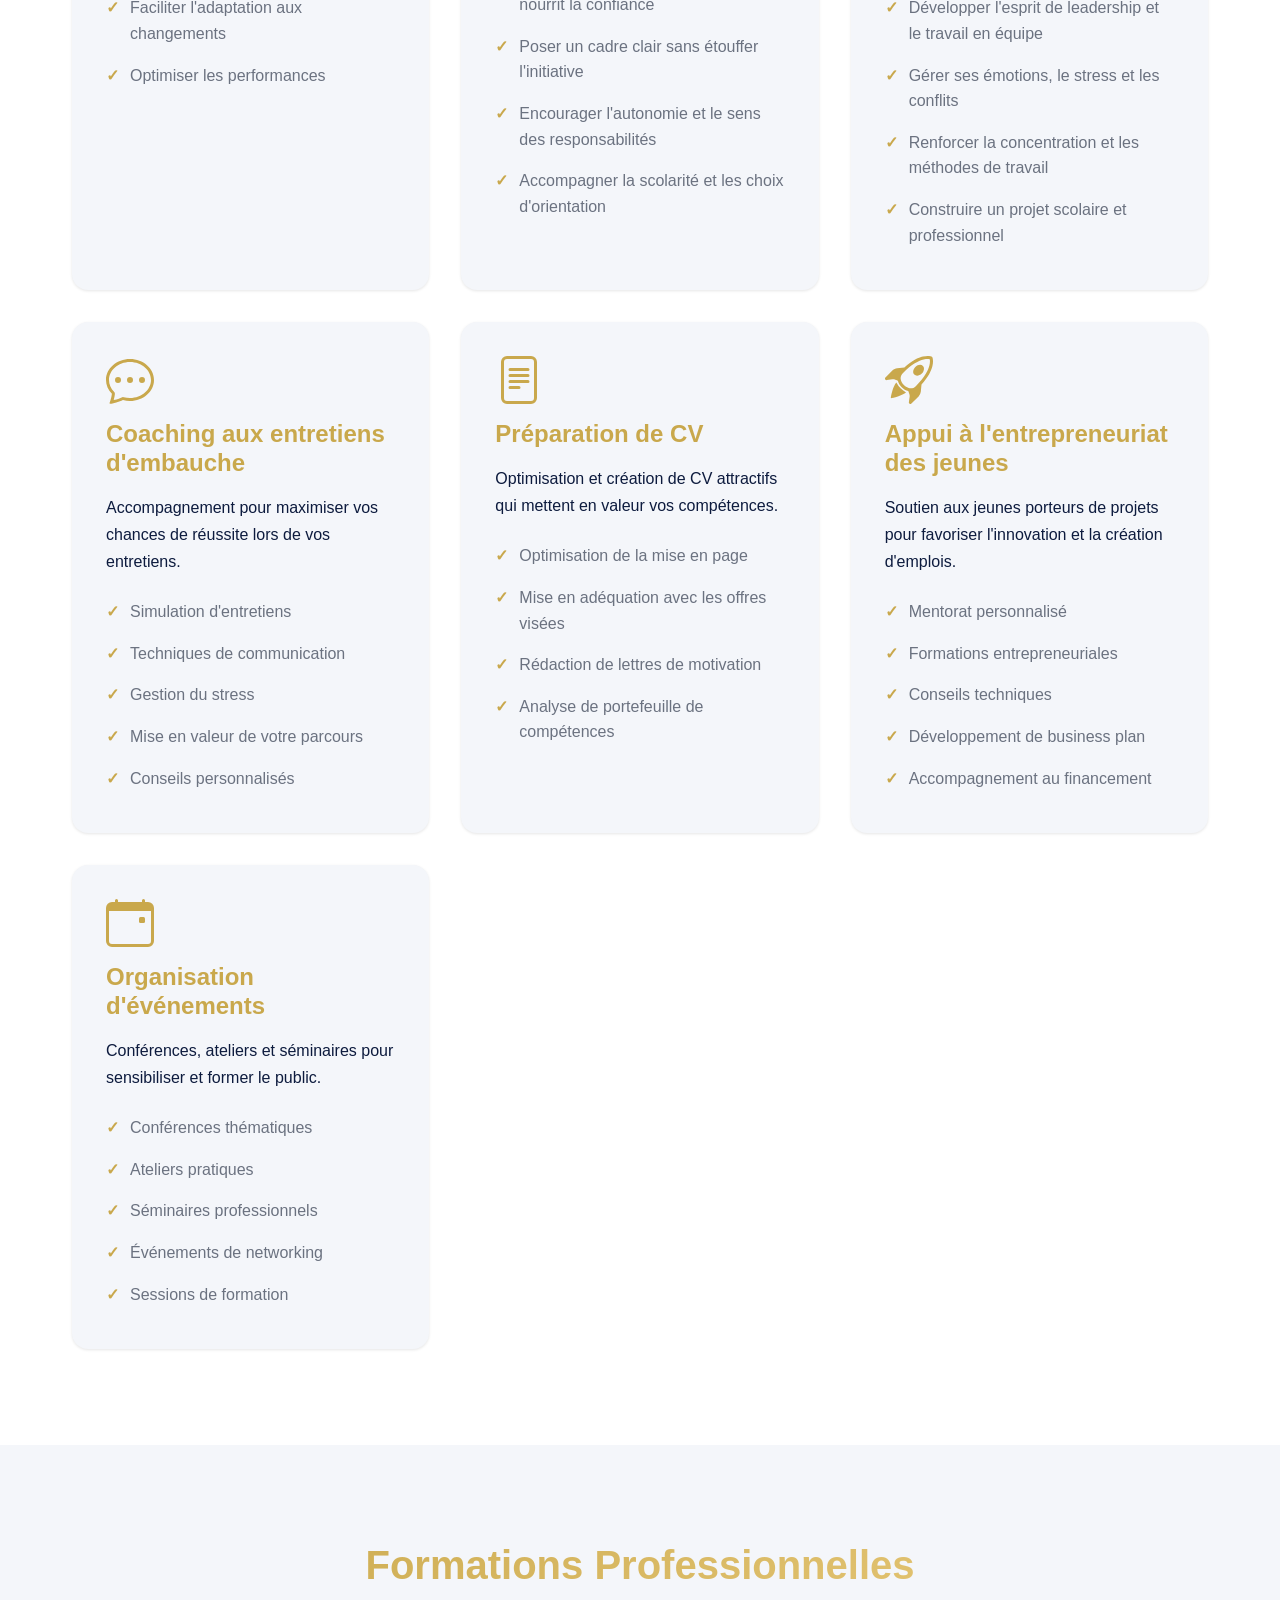
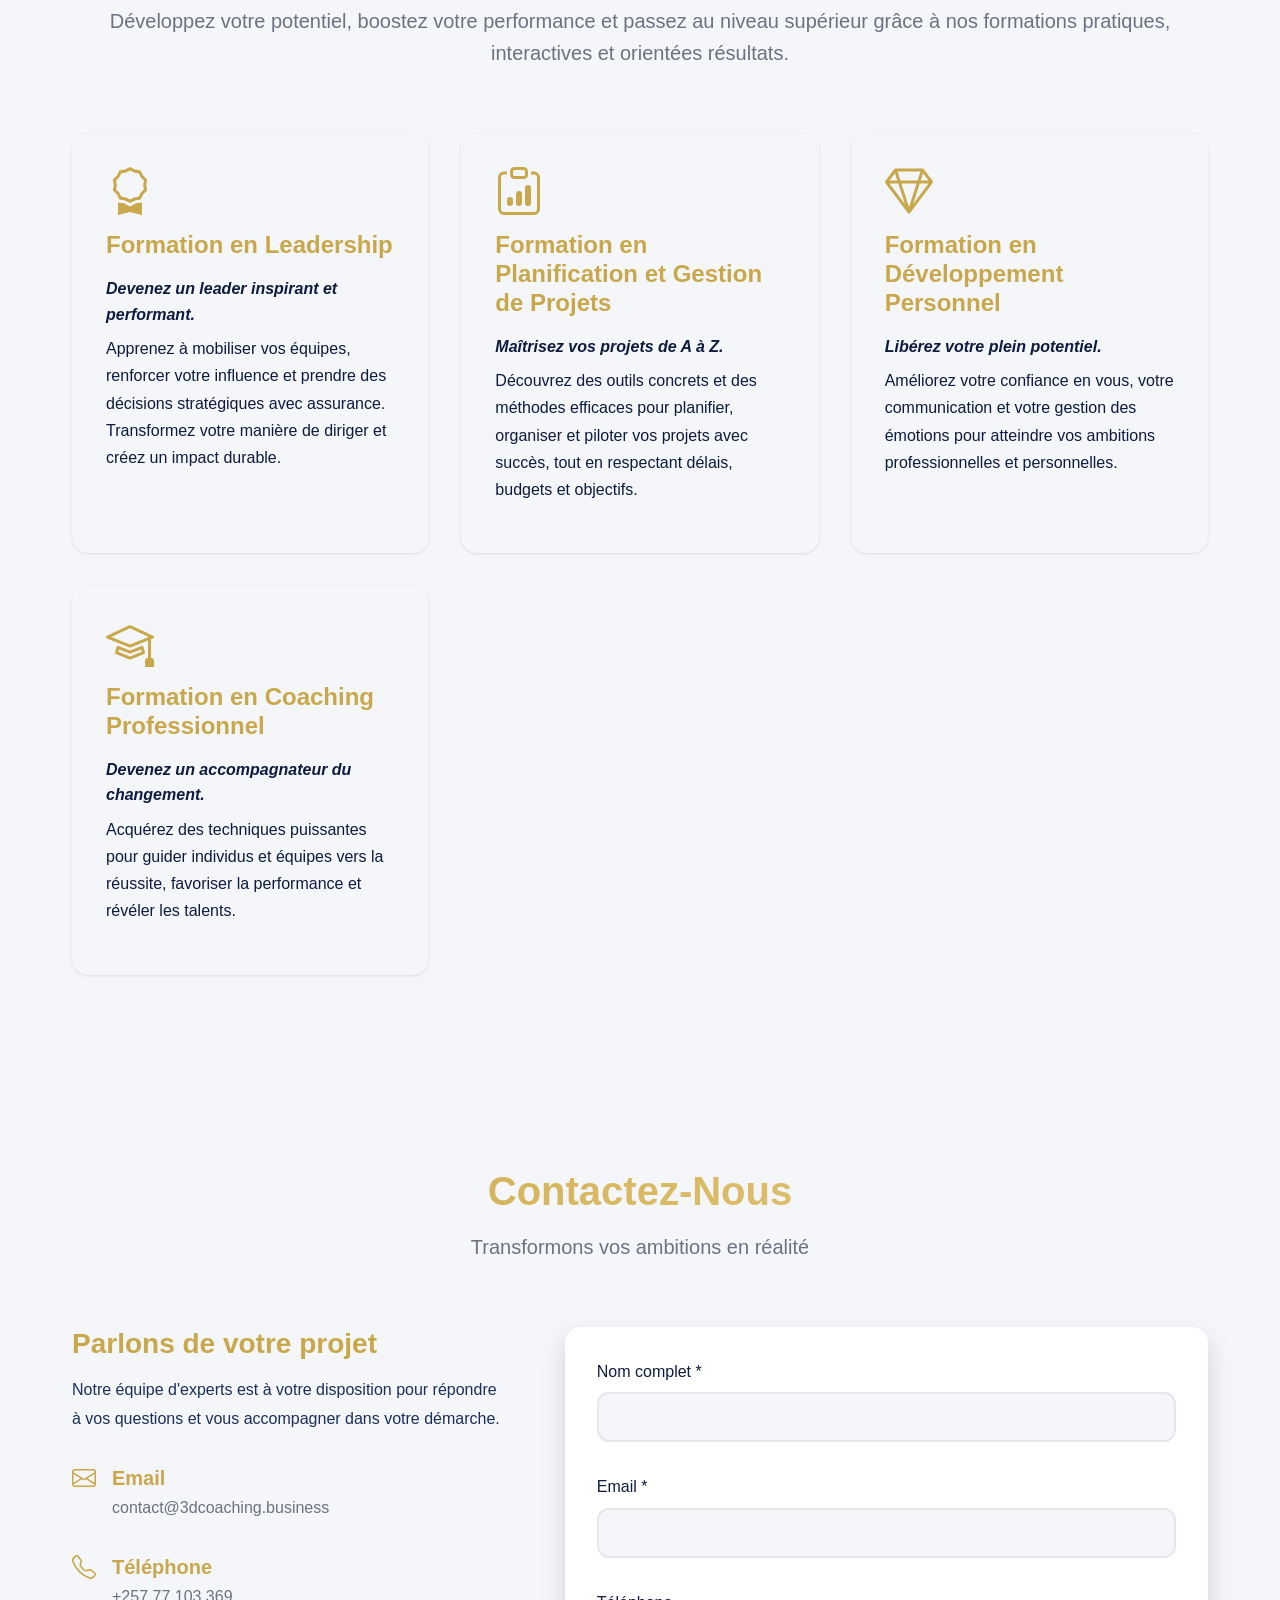
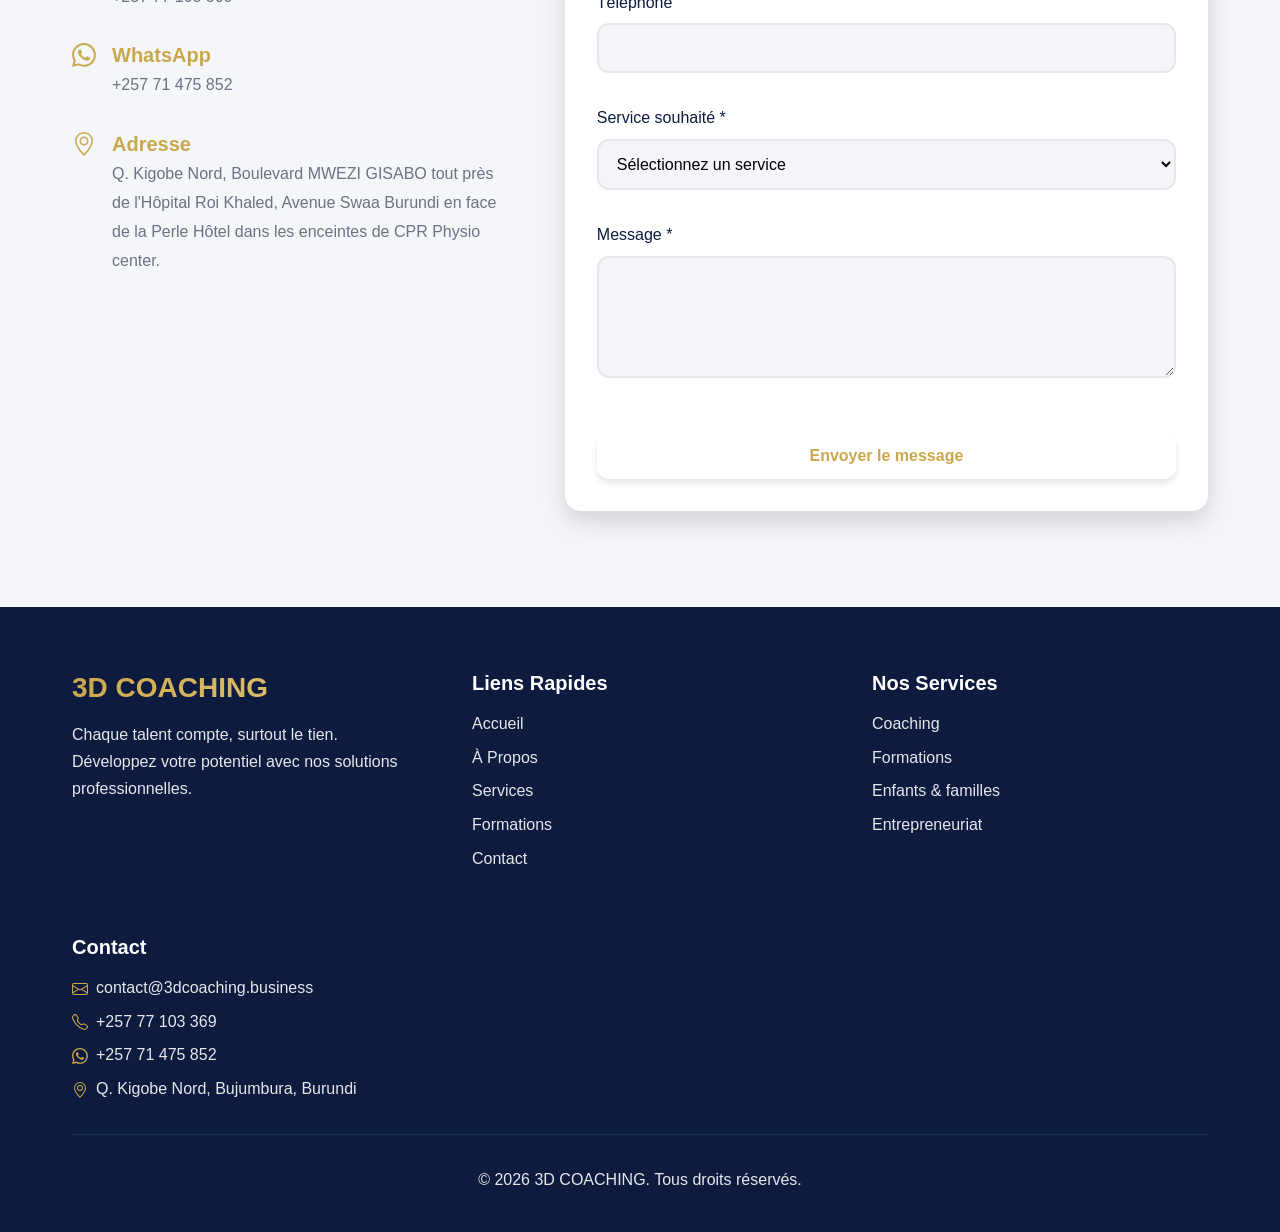
==== commit 2c0a9b98: "Espace admin + nouveaux services" ====
--- a/index.html
+++ b/index.html
@@ -4,44 +4,48 @@
 <head>
     <meta charset="UTF-8">
     <meta name="viewport" content="width=device-width, initial-scale=1.0">
-    <meta name="description"
-        content="3D COACHING - Développez votre potentiel avec nos services de coaching, formation, recrutement et accompagnement entrepreneurial. Chaque talent compte, surtout le tien.">
-    <meta name="keywords"
-        content="coaching, formation professionnelle, recrutement, entrepreneuriat, coaching individuel, coaching collectif">
+    <meta name="description" content="3D COACHING - Développez votre potentiel avec nos services de coaching, formation et accompagnement entrepreneurial. Chaque talent compte, surtout le tien.">
+    <meta name="keywords" content="coaching, formation professionnelle, coaching enfants, leadership, développement personnel, entrepreneuriat, Bujumbura, Burundi">
     <meta name="author" content="3D COACHING">
-
-    <!-- Security Headers -->
-    <meta http-equiv="X-Frame-Options" content="SAMEORIGIN">
+    <meta name="theme-color" content="#0D1B3E">
+
+    <!-- Sécurité -->
+    <meta http-equiv="Content-Security-Policy"
+        content="default-src 'self'; style-src 'self' 'unsafe-inline' https://fonts.googleapis.com; font-src 'self' https://fonts.gstatic.com; script-src 'self'; img-src 'self' data:; form-action 'self'; base-uri 'self'; frame-ancestors 'self'">
     <meta http-equiv="X-Content-Type-Options" content="nosniff">
-    <meta http-equiv="Content-Security-Policy"
-        content="default-src 'self'; style-src 'self' 'unsafe-inline' https://fonts.googleapis.com; font-src 'self' https://fonts.gstatic.com; script-src 'self'; img-src 'self' data:;">
-
-    <!-- Open Graph / Social Media -->
+
+    <!-- Partage sur les réseaux sociaux -->
     <meta property="og:title" content="3D COACHING - Chaque talent compte, surtout le tien">
-    <meta property="og:description"
-        content="Services de coaching, formation, recrutement et accompagnement entrepreneurial">
+    <meta property="og:description" content="3D COACHING - Développez votre potentiel avec nos services de coaching, formation et accompagnement entrepreneurial. Chaque talent compte, surtout le tien.">
     <meta property="og:type" content="website">
+    <meta property="og:locale" content="fr_FR">
+    <meta property="og:image" content="logo3d.jpeg">
+    <meta name="twitter:card" content="summary">
 
     <title>3D COACHING - Chaque talent compte, surtout le tien</title>
-
-    <!-- Google Fonts -->
+    <link rel="canonical" href="https://3dcoaching.business/">
+    <link rel="icon" href="logo3d.webp" type="image/webp">
+
+    <!-- Polices : préconnexion pour démarrer le téléchargement au plus tôt -->
     <link rel="preconnect" href="https://fonts.googleapis.com">
     <link rel="preconnect" href="https://fonts.gstatic.com" crossorigin>
     <link
-        href="https://fonts.googleapis.com/css2?family=Poppins:wght@300;400;600;700&family=Inter:wght@300;400;500;600&display=swap"
+        href="https://fonts.googleapis.com/css2?family=Poppins:wght@300;600;700&family=Inter:wght@400;500;600&display=swap"
         rel="stylesheet">
 
-    <!-- Bootstrap Icons -->
-    <link rel="stylesheet" href="https://cdn.jsdelivr.net/npm/bootstrap-icons@1.11.3/font/bootstrap-icons.min.css">
-
-    <!-- Stylesheet -->
-    <link rel="stylesheet" href="styles.css">
+    <!-- Le logo apparaît dès le premier écran : on le télécharge en priorité -->
+    <link rel="preload" as="image" href="logo3d.webp" fetchpriority="high">
+
+    <!-- Styles intégrés à la page : aucun aller-retour réseau avant l'affichage -->
+    <style>:root{--color-primary:#C9A84C;--color-primary-dark:#A8893A;--color-primary-light:#E8C97A;--color-secondary:#0D1B3E;--color-accent:#C9A84C;--color-dark:#0D1B3E;--color-dark-light:#1A2F5A;--color-gray:#6B7280;--color-light-gray:#E5E7EB;--color-white:#FFFFFF;--color-bg:#F4F6FA;--gradient-primary:linear-gradient(135deg,#C9A84C 0%,#E8C97A 100%);--gradient-secondary:linear-gradient(135deg,#0D1B3E 0%,#1A2F5A 100%);--gradient-accent:linear-gradient(135deg,#C9A84C 0%,#E8C97A 100%);--gradient-hero:linear-gradient(135deg,#0D1B3E 0%,#1A2F5A 60%,#243B6E 100%);--font-primary:'Poppins',sans-serif;--font-secondary:'Inter',sans-serif;--fs-h1:3.5rem;--fs-h2:2.5rem;--fs-h3:1.75rem;--fs-h4:1.25rem;--fs-body:1rem;--fs-small:0.875rem;--spacing-xs:0.5rem;--spacing-sm:1rem;--spacing-md:2rem;--spacing-lg:4rem;--spacing-xl:6rem;--shadow-sm:0 1px 3px rgba(0,0,0,0.1);--shadow-md:0 4px 6px rgba(0,0,0,0.1);--shadow-lg:0 10px 25px rgba(0,0,0,0.15);--shadow-xl:0 20px 40px rgba(0,0,0,0.2);--transition-fast:0.2s ease;--transition-normal:0.3s ease;--transition-slow:0.5s ease;--radius-sm:0.375rem;--radius-md:0.75rem;--radius-lg:1rem;--radius-xl:1.5rem;--z-header:1000;--z-modal:2000}*{margin:0;padding:0;box-sizing:border-box}html{scroll-behavior:smooth;font-size:16px}body{font-family:var(--font-secondary);font-size:var(--fs-body);color:var(--color-dark);background-color:var(--color-bg);line-height:1.6;overflow-x:hidden}h1,h2,h3,h4,h5,h6{font-family:var(--font-primary);font-weight:700;line-height:1.2;color:var(--color-dark)}h1{font-size:var(--fs-h1)}h2{font-size:var(--fs-h2)}h3{font-size:var(--fs-h3)}h4{font-size:var(--fs-h4)}p{margin-bottom:var(--spacing-sm)}a{text-decoration:none;color:inherit;transition:var(--transition-normal)}ul{list-style:none}img{max-width:100%;height:auto;display:block}.container{max-width:1200px;margin:0 auto;padding:0 var(--spacing-md)}.section{padding:var(--spacing-xl) 0}.section__header{text-align:center;margin-bottom:var(--spacing-lg)}.section__title{margin-bottom:var(--spacing-sm);background:var(--gradient-primary);-webkit-background-clip:text;-webkit-text-fill-color:transparent;background-clip:text}.section__subtitle{font-size:var(--fs-h4);color:var(--color-gray);font-weight:400}.header{position:fixed;top:0;left:0;width:100%;background-color:rgba(13,27,62,0.97);backdrop-filter:blur(10px);box-shadow:var(--shadow-sm);z-index:var(--z-header);transition:var(--transition-normal)}.header.scroll-header{box-shadow:var(--shadow-md)}.nav{display:flex;justify-content:space-between;align-items:center;height:4.5rem}.nav__logo{display:flex;align-items:center;gap:0.75rem}.nav__logo-img{height:40px;width:auto;border-radius:var(--radius-sm)}.nav__logo h2{background:var(--gradient-primary);-webkit-background-clip:text;-webkit-text-fill-color:transparent;background-clip:text;font-size:1.5rem}.nav__list{display:flex;gap:var(--spacing-md)}.nav__link{font-weight:500;color:var(--color-white);padding:var(--spacing-xs) var(--spacing-sm);border-radius:var(--radius-sm);transition:var(--transition-fast);position:relative}.nav__link::after{content:'';position:absolute;bottom:0;left:50%;transform:translateX(-50%);width:0;height:2px;background:var(--gradient-primary);transition:var(--transition-normal)}.nav__link:hover::after,.nav__link.active::after{width:80%}.nav__link:hover{color:var(--color-primary)}.nav__toggle,.nav__close{display:none}.hero{min-height:100vh;display:flex;align-items:center;background:#060E1F;position:relative;overflow:hidden;padding-top:4.5rem}#hero-canvas{position:absolute;top:0;left:0;width:100%;height:100%;z-index:0}.hero__container{position:relative;z-index:1;display:grid;grid-template-columns:1fr 1fr;gap:var(--spacing-lg);align-items:center}.hero__content{color:var(--color-white)}.hero__title-main{display:block;font-size:var(--fs-h1);font-weight:700;color:var(--color-white);margin-bottom:var(--spacing-sm);animation:fadeInUp 0.8s ease}.hero__subtitle{display:block;font-size:var(--fs-h3);font-weight:300;color:var(--color-white);margin-bottom:var(--spacing-md);opacity:0.95;animation:fadeInUp 0.8s ease 0.2s backwards}.hero__description{font-size:1.125rem;margin-bottom:var(--spacing-md);opacity:0.9;line-height:1.8;animation:fadeInUp 0.8s ease 0.4s backwards}.hero__buttons{display:flex;gap:var(--spacing-sm);flex-wrap:wrap;animation:fadeInUp 0.8s ease 0.6s backwards}.hero__image{position:relative;display:flex;justify-content:center;align-items:center}.hero__shape{width:400px;height:400px;background:rgba(255,255,255,0.1);border-radius:50%;backdrop-filter:blur(20px);border:2px solid rgba(255,255,255,0.2);animation:float 6s ease-in-out infinite;display:flex;align-items:center;justify-content:center;overflow:hidden}.hero__logo{width:80%;height:80%;object-fit:contain;border-radius:50%}.btn{display:inline-block;padding:0.875rem 2rem;border-radius:var(--radius-md);font-weight:600;font-family:var(--font-primary);transition:var(--transition-normal);cursor:pointer;border:none;font-size:var(--fs-body)}.btn-primary{background:var(--color-white);color:var(--color-primary);box-shadow:var(--shadow-md)}.btn-primary:hover{transform:translateY(-2px);box-shadow:var(--shadow-lg)}.btn-secondary{background:transparent;color:var(--color-white);border:2px solid var(--color-white)}.btn-secondary:hover{background:var(--color-white);color:var(--color-primary)}.btn-submit{width:100%;margin-top:var(--spacing-sm)}.about__content{display:grid;grid-template-columns:1fr 1fr;gap:var(--spacing-lg);align-items:start}.about__text h3{color:var(--color-primary);margin-bottom:var(--spacing-sm)}.about__text p{color:var(--color-dark-light);line-height:1.8;margin-bottom:var(--spacing-md)}.about__values{display:flex;flex-direction:column;gap:var(--spacing-md)}.value-card{background:var(--color-white);padding:var(--spacing-md);border-radius:var(--radius-lg);box-shadow:var(--shadow-md);transition:var(--transition-normal)}.value-card:hover{transform:translateY(-5px);box-shadow:var(--shadow-lg)}.value-card__icon{font-size:2.5rem;margin-bottom:var(--spacing-sm);color:var(--color-primary)}.value-card__icon i{display:block}.value-card h4{color:var(--color-primary);margin-bottom:var(--spacing-xs)}.value-card p{color:var(--color-gray);margin:0}.services{background:var(--color-white)}.services__grid{display:grid;grid-template-columns:repeat(auto-fit,minmax(320px,1fr));gap:var(--spacing-md)}.service-card{background:var(--color-bg);padding:var(--spacing-md);border-radius:var(--radius-lg);box-shadow:var(--shadow-sm);transition:var(--transition-normal);border:2px solid transparent}.service-card:hover{transform:translateY(-8px);box-shadow:var(--shadow-xl);border-color:var(--color-primary-light)}.service-card__icon{font-size:3rem;margin-bottom:var(--spacing-sm);color:var(--color-primary)}.service-card__icon i{display:block}.service-card__title{color:var(--color-primary);margin-bottom:var(--spacing-sm);font-size:1.5rem}.service-card__description{line-height:1.7}.service-card__catchphrase{color:var(--color-dark);font-weight:600;font-style:italic;margin-bottom:var(--spacing-xs);display:block}.service-card__list{list-style:none;padding-left:0}.service-card__list li{color:var(--color-gray);padding:var(--spacing-xs) 0;padding-left:1.5rem;position:relative}.service-card__list li::before{content:'✓';position:absolute;left:0;color:var(--color-primary);font-weight:bold}.contact__content{display:grid;grid-template-columns:1fr 1.5fr;gap:var(--spacing-lg)}.contact__info h3{color:var(--color-primary);margin-bottom:var(--spacing-sm)}.contact__info p{color:var(--color-dark-light);line-height:1.8;margin-bottom:var(--spacing-md)}.contact__details{display:flex;flex-direction:column;gap:var(--spacing-md)}.contact__item{display:flex;align-items:start;gap:var(--spacing-sm)}.contact__icon{font-size:1.5rem;color:var(--color-primary)}.contact__icon i{display:block}.contact__item h4{color:var(--color-primary);margin-bottom:0.25rem}.contact__item p{color:var(--color-gray);margin:0}.contact__form{background:var(--color-white);padding:var(--spacing-md);border-radius:var(--radius-lg);box-shadow:var(--shadow-lg)}.form__group{margin-bottom:var(--spacing-md)}.form__label{display:block;margin-bottom:var(--spacing-xs);font-weight:500;color:var(--color-dark)}.form__input,.form__textarea{width:100%;padding:0.875rem;border:2px solid var(--color-light-gray);border-radius:var(--radius-md);font-family:var(--font-secondary);font-size:var(--fs-body);transition:var(--transition-fast);background:var(--color-bg)}.form__input:focus,.form__textarea:focus{outline:none;border-color:var(--color-primary);background:var(--color-white)}.form__input.error{border-color:#EF4444}.form__error{display:block;color:#EF4444;font-size:var(--fs-small);margin-top:var(--spacing-xs)}.form__message{margin-top:var(--spacing-sm);padding:var(--spacing-sm);border-radius:var(--radius-md);text-align:center;font-weight:500;display:none}.form__message.success{background:#D1FAE5;color:#065F46;display:block}.form__message.error{background:#FEE2E2;color:#991B1B;display:block}.footer{background:var(--color-dark);color:var(--color-white);padding:var(--spacing-lg) 0 var(--spacing-md)}.footer__content{display:grid;grid-template-columns:repeat(auto-fit,minmax(250px,1fr));gap:var(--spacing-lg);margin-bottom:var(--spacing-md)}.footer__title{background:var(--gradient-primary);-webkit-background-clip:text;-webkit-text-fill-color:transparent;background-clip:text;margin-bottom:var(--spacing-sm)}.footer__subtitle{color:var(--color-white);margin-bottom:var(--spacing-sm)}.footer__description{color:var(--color-light-gray);line-height:1.7}.footer__links{display:flex;flex-direction:column;gap:var(--spacing-xs)}.footer__links a{color:var(--color-light-gray);transition:var(--transition-fast)}.footer__links a:hover{color:var(--color-primary-light);padding-left:var(--spacing-xs)}.footer__links li{color:var(--color-light-gray)}.footer__bottom{text-align:center;padding-top:var(--spacing-md);border-top:1px solid var(--color-dark-light);color:var(--color-light-gray)}.footer__bottom p{margin-bottom:var(--spacing-xs)}@keyframes fadeInUp{from{opacity:0;transform:translateY(30px)}to{opacity:1;transform:translateY(0)}}@keyframes float{0%,100%{transform:translateY(0)}50%{transform:translateY(-20px)}}@media screen and (max-width:968px){:root{--fs-h1:2.5rem;--fs-h2:2rem;--fs-h3:1.5rem}.hero__container,.about__content,.contact__content{grid-template-columns:1fr}.hero__shape{width:300px;height:300px}.services__grid{grid-template-columns:1fr}}@media screen and (max-width:768px){.nav__menu{position:fixed;top:0;right:-100%;width:80%;height:100vh;background:var(--color-dark);box-shadow:var(--shadow-xl);padding:var(--spacing-lg) var(--spacing-md);transition:var(--transition-normal)}.nav__menu.show-menu{right:0}.nav__list{flex-direction:column;gap:var(--spacing-md)}.nav__close{display:block;position:absolute;top:var(--spacing-sm);right:var(--spacing-md);font-size:2rem;cursor:pointer;color:var(--color-white)}.nav__toggle{display:flex;flex-direction:column;gap:0.25rem;cursor:pointer}.nav__toggle span{width:25px;height:3px;background:var(--color-white);border-radius:2px;transition:var(--transition-fast)}.hero__buttons{flex-direction:column}.btn{width:100%;text-align:center}}@media screen and (max-width:480px){:root{--fs-h1:2rem;--fs-h2:1.5rem;--spacing-lg:3rem;--spacing-xl:4rem}.container{padding:0 var(--spacing-sm)}.hero__shape{width:250px;height:250px}.gallery{grid-template-columns:repeat(2,1fr)}}.sprite{position:absolute;width:0;height:0;overflow:hidden}.ico{width:1em;height:1em;fill:currentColor;display:block;flex:none}.visually-hidden{position:absolute;width:1px;height:1px;padding:0;margin:-1px;overflow:hidden;clip:rect(0,0,0,0);white-space:nowrap;border:0}.nav__toggle,.nav__close{background:none;border:none;color:inherit;font-family:inherit;padding:0}html{scroll-padding-top:6rem}a:focus-visible,button:focus-visible,input:focus-visible,select:focus-visible,textarea:focus-visible{outline:3px solid var(--color-primary);outline-offset:3px}.contact__item a:hover{color:var(--color-primary)}.footer__contact li{display:flex;align-items:start;gap:0.5rem}.footer__contact .ico{margin-top:0.35rem;color:var(--color-primary)}.footer__social{display:flex;gap:var(--spacing-sm);margin-top:var(--spacing-sm)}.footer__social-link{display:grid;place-items:center;width:2.25rem;height:2.25rem;font-size:1.15rem;border-radius:50%;color:var(--color-light-gray);background:rgba(255,255,255,0.07);transition:var(--transition-fast)}.footer__social-link:hover{background:var(--color-primary);color:var(--color-dark)}.realisations{background:var(--color-white)}.gallery{display:grid;grid-template-columns:repeat(auto-fill,minmax(260px,1fr));gap:var(--spacing-sm)}.gallery__item{position:relative;display:block;width:100%;padding:0;border:none;border-radius:var(--radius-lg);overflow:hidden;cursor:zoom-in;background:var(--color-bg);box-shadow:var(--shadow-sm);transition:transform var(--transition-normal),box-shadow var(--transition-normal)}.gallery__item:hover{transform:translateY(-4px);box-shadow:var(--shadow-lg)}.gallery__item img{width:100%;height:100%;aspect-ratio:4 / 3;object-fit:cover;display:block;background:var(--color-light-gray)}.gallery__caption{position:absolute;left:0;right:0;bottom:0;padding:2.25rem 1rem 0.9rem;font-family:var(--font-secondary);font-size:var(--fs-small);font-weight:500;color:var(--color-white);text-align:left;line-height:1.4;background:linear-gradient(to top,rgba(6,14,31,0.88) 30%,transparent)}.lightbox{position:fixed;inset:0;z-index:var(--z-modal);display:flex;align-items:center;justify-content:center;gap:var(--spacing-sm);padding:var(--spacing-md);background:rgba(6,14,31,0.94);backdrop-filter:blur(6px);animation:fadeIn var(--transition-normal)}.lightbox[hidden]{display:none}.lightbox__figure{max-width:min(1100px,92vw);max-height:88vh;margin:0;display:flex;flex-direction:column;gap:var(--spacing-sm);align-items:center}.lightbox__img{max-width:100%;max-height:78vh;width:auto;border-radius:var(--radius-md);box-shadow:var(--shadow-xl)}.lightbox__caption{color:var(--color-light-gray);text-align:center;font-size:var(--fs-body);max-width:60ch}.lightbox__close,.lightbox__nav{background:rgba(255,255,255,0.1);border:1px solid rgba(255,255,255,0.2);color:var(--color-white);cursor:pointer;border-radius:50%;display:grid;place-items:center;transition:var(--transition-fast);flex:none}.lightbox__nav{width:3rem;height:3rem;font-size:2rem;line-height:1;padding-bottom:0.25rem}.lightbox__close{position:absolute;top:var(--spacing-sm);right:var(--spacing-sm);width:2.75rem;height:2.75rem;font-size:1.75rem;line-height:1}.lightbox__close:hover,.lightbox__nav:hover{background:var(--color-primary);color:var(--color-dark);border-color:var(--color-primary)}@keyframes fadeIn{from{opacity:0}to{opacity:1}}@media screen and (max-width:768px){.lightbox{padding:var(--spacing-sm)}.lightbox__nav{position:absolute;bottom:var(--spacing-md);width:3.25rem;height:3.25rem}.lightbox__prev{left:var(--spacing-md)}.lightbox__next{right:var(--spacing-md)}.lightbox__figure{max-width:100%}}@supports (height:100svh){.hero{min-height:100svh}}@media (prefers-reduced-motion:reduce){*,*::before,*::after{animation-duration:0.01ms !important;animation-iteration-count:1 !important;transition-duration:0.01ms !important;scroll-behavior:auto !important}.hero__shape{animation:none}}</style>
 </head>
 
 <body>
-    <!-- Header & Navigation -->
+    <svg class="sprite" aria-hidden="true" focusable="false"><defs><symbol id="i-award" viewBox="0 0 16 16"><path d="M9.669.864 8 0 6.331.864l-1.858.282-.842 1.68-1.337 1.32L2.6 6l-.306 1.854 1.337 1.32.842 1.68 1.858.282L8 12l1.669-.864 1.858-.282.842-1.68 1.337-1.32L13.4 6l.306-1.854-1.337-1.32-.842-1.68zm1.196 1.193.684 1.365 1.086 1.072L12.387 6l.248 1.506-1.086 1.072-.684 1.365-1.51.229L8 10.874l-1.355-.702-1.51-.229-.684-1.365-1.086-1.072L3.614 6l-.25-1.506 1.087-1.072.684-1.365 1.51-.229L8 1.126l1.356.702z"/> <path d="M4 11.794V16l4-1 4 1v-4.206l-2.018.306L8 13.126 6.018 12.1z"/></symbol><symbol id="i-briefcase" viewBox="0 0 16 16"><path d="M6.5 1A1.5 1.5 0 0 0 5 2.5V3H1.5A1.5 1.5 0 0 0 0 4.5v8A1.5 1.5 0 0 0 1.5 14h13a1.5 1.5 0 0 0 1.5-1.5v-8A1.5 1.5 0 0 0 14.5 3H11v-.5A1.5 1.5 0 0 0 9.5 1zm0 1h3a.5.5 0 0 1 .5.5V3H6v-.5a.5.5 0 0 1 .5-.5m1.886 6.914L15 7.151V12.5a.5.5 0 0 1-.5.5h-13a.5.5 0 0 1-.5-.5V7.15l6.614 1.764a1.5 1.5 0 0 0 .772 0M1.5 4h13a.5.5 0 0 1 .5.5v1.616L8.129 7.948a.5.5 0 0 1-.258 0L1 6.116V4.5a.5.5 0 0 1 .5-.5"/></symbol><symbol id="i-bullseye" viewBox="0 0 16 16"><path d="M8 15A7 7 0 1 1 8 1a7 7 0 0 1 0 14m0 1A8 8 0 1 0 8 0a8 8 0 0 0 0 16"/> <path d="M8 13A5 5 0 1 1 8 3a5 5 0 0 1 0 10m0 1A6 6 0 1 0 8 2a6 6 0 0 0 0 12"/> <path d="M8 11a3 3 0 1 1 0-6 3 3 0 0 1 0 6m0 1a4 4 0 1 0 0-8 4 4 0 0 0 0 8"/> <path d="M9.5 8a1.5 1.5 0 1 1-3 0 1.5 1.5 0 0 1 3 0"/></symbol><symbol id="i-calendar-event" viewBox="0 0 16 16"><path d="M11 6.5a.5.5 0 0 1 .5-.5h1a.5.5 0 0 1 .5.5v1a.5.5 0 0 1-.5.5h-1a.5.5 0 0 1-.5-.5z"/> <path d="M3.5 0a.5.5 0 0 1 .5.5V1h8V.5a.5.5 0 0 1 1 0V1h1a2 2 0 0 1 2 2v11a2 2 0 0 1-2 2H2a2 2 0 0 1-2-2V3a2 2 0 0 1 2-2h1V.5a.5.5 0 0 1 .5-.5M1 4v10a1 1 0 0 0 1 1h12a1 1 0 0 0 1-1V4z"/></symbol><symbol id="i-chat-dots" viewBox="0 0 16 16"><path d="M5 8a1 1 0 1 1-2 0 1 1 0 0 1 2 0m4 0a1 1 0 1 1-2 0 1 1 0 0 1 2 0m3 1a1 1 0 1 0 0-2 1 1 0 0 0 0 2"/> <path d="m2.165 15.803.02-.004c1.83-.363 2.948-.842 3.468-1.105A9 9 0 0 0 8 15c4.418 0 8-3.134 8-7s-3.582-7-8-7-8 3.134-8 7c0 1.76.743 3.37 1.97 4.6a10.4 10.4 0 0 1-.524 2.318l-.003.011a11 11 0 0 1-.244.637c-.079.186.074.394.273.362a22 22 0 0 0 .693-.125m.8-3.108a1 1 0 0 0-.287-.801C1.618 10.83 1 9.468 1 8c0-3.192 3.004-6 7-6s7 2.808 7 6-3.004 6-7 6a8 8 0 0 1-2.088-.272 1 1 0 0 0-.711.074c-.387.196-1.24.57-2.634.893a11 11 0 0 0 .398-2"/></symbol><symbol id="i-clipboard-data" viewBox="0 0 16 16"><path d="M4 11a1 1 0 1 1 2 0v1a1 1 0 1 1-2 0zm6-4a1 1 0 1 1 2 0v5a1 1 0 1 1-2 0zM7 9a1 1 0 0 1 2 0v3a1 1 0 1 1-2 0z"/> <path d="M4 1.5H3a2 2 0 0 0-2 2V14a2 2 0 0 0 2 2h10a2 2 0 0 0 2-2V3.5a2 2 0 0 0-2-2h-1v1h1a1 1 0 0 1 1 1V14a1 1 0 0 1-1 1H3a1 1 0 0 1-1-1V3.5a1 1 0 0 1 1-1h1z"/> <path d="M9.5 1a.5.5 0 0 1 .5.5v1a.5.5 0 0 1-.5.5h-3a.5.5 0 0 1-.5-.5v-1a.5.5 0 0 1 .5-.5zm-3-1A1.5 1.5 0 0 0 5 1.5v1A1.5 1.5 0 0 0 6.5 4h3A1.5 1.5 0 0 0 11 2.5v-1A1.5 1.5 0 0 0 9.5 0z"/></symbol><symbol id="i-compass" viewBox="0 0 16 16"><path d="M8 16.016a7.5 7.5 0 0 0 1.962-14.74A1 1 0 0 0 9 0H7a1 1 0 0 0-.962 1.276A7.5 7.5 0 0 0 8 16.016m6.5-7.5a6.5 6.5 0 1 1-13 0 6.5 6.5 0 0 1 13 0"/> <path d="m6.94 7.44 4.95-2.83-2.83 4.95-4.949 2.83 2.828-4.95z"/></symbol><symbol id="i-envelope" viewBox="0 0 16 16"><path d="M0 4a2 2 0 0 1 2-2h12a2 2 0 0 1 2 2v8a2 2 0 0 1-2 2H2a2 2 0 0 1-2-2zm2-1a1 1 0 0 0-1 1v.217l7 4.2 7-4.2V4a1 1 0 0 0-1-1zm13 2.383-4.708 2.825L15 11.105zm-.034 6.876-5.64-3.471L8 9.583l-1.326-.795-5.64 3.47A1 1 0 0 0 2 13h12a1 1 0 0 0 .966-.741M1 11.105l4.708-2.897L1 5.383z"/></symbol><symbol id="i-file-text" viewBox="0 0 16 16"><path d="M5 4a.5.5 0 0 0 0 1h6a.5.5 0 0 0 0-1zm-.5 2.5A.5.5 0 0 1 5 6h6a.5.5 0 0 1 0 1H5a.5.5 0 0 1-.5-.5M5 8a.5.5 0 0 0 0 1h6a.5.5 0 0 0 0-1zm0 2a.5.5 0 0 0 0 1h3a.5.5 0 0 0 0-1z"/> <path d="M2 2a2 2 0 0 1 2-2h8a2 2 0 0 1 2 2v12a2 2 0 0 1-2 2H4a2 2 0 0 1-2-2zm10-1H4a1 1 0 0 0-1 1v12a1 1 0 0 0 1 1h8a1 1 0 0 0 1-1V2a1 1 0 0 0-1-1"/></symbol><symbol id="i-gem" viewBox="0 0 16 16"><path d="M3.1.7a.5.5 0 0 1 .4-.2h9a.5.5 0 0 1 .4.2l2.976 3.974c.149.185.156.45.01.644L8.4 15.3a.5.5 0 0 1-.8 0L.1 5.3a.5.5 0 0 1 0-.6zm11.386 3.785-1.806-2.41-.776 2.413zm-3.633.004.961-2.989H4.186l.963 2.995zM5.47 5.495 8 13.366l2.532-7.876zm-1.371-.999-.78-2.422-1.818 2.425zM1.499 5.5l5.113 6.817-2.192-6.82zm7.889 6.817 5.123-6.83-2.928.002z"/></symbol><symbol id="i-geo-alt" viewBox="0 0 16 16"><path d="M12.166 8.94c-.524 1.062-1.234 2.12-1.96 3.07A32 32 0 0 1 8 14.58a32 32 0 0 1-2.206-2.57c-.726-.95-1.436-2.008-1.96-3.07C3.304 7.867 3 6.862 3 6a5 5 0 0 1 10 0c0 .862-.305 1.867-.834 2.94M8 16s6-5.686 6-10A6 6 0 0 0 2 6c0 4.314 6 10 6 10"/> <path d="M8 8a2 2 0 1 1 0-4 2 2 0 0 1 0 4m0 1a3 3 0 1 0 0-6 3 3 0 0 0 0 6"/></symbol><symbol id="i-house-heart" viewBox="0 0 16 16"><path d="M8 6.982C9.664 5.309 13.825 8.236 8 12 2.175 8.236 6.336 5.309 8 6.982"/> <path d="M8.707 1.5a1 1 0 0 0-1.414 0L.646 8.146a.5.5 0 0 0 .708.707L2 8.207V13.5A1.5 1.5 0 0 0 3.5 15h9a1.5 1.5 0 0 0 1.5-1.5V8.207l.646.646a.5.5 0 0 0 .708-.707L13 5.793V2.5a.5.5 0 0 0-.5-.5h-1a.5.5 0 0 0-.5.5v1.293zM13 7.207V13.5a.5.5 0 0 1-.5.5h-9a.5.5 0 0 1-.5-.5V7.207l5-5z"/></symbol><symbol id="i-lightbulb" viewBox="0 0 16 16"><path d="M2 6a6 6 0 1 1 10.174 4.31c-.203.196-.359.4-.453.619l-.762 1.769A.5.5 0 0 1 10.5 13a.5.5 0 0 1 0 1 .5.5 0 0 1 0 1l-.224.447a1 1 0 0 1-.894.553H6.618a1 1 0 0 1-.894-.553L5.5 15a.5.5 0 0 1 0-1 .5.5 0 0 1 0-1 .5.5 0 0 1-.46-.302l-.761-1.77a2 2 0 0 0-.453-.618A5.98 5.98 0 0 1 2 6m6-5a5 5 0 0 0-3.479 8.592c.263.254.514.564.676.941L5.83 12h4.342l.632-1.467c.162-.377.413-.687.676-.941A5 5 0 0 0 8 1"/></symbol><symbol id="i-mortarboard" viewBox="0 0 16 16"><path d="M8.211 2.047a.5.5 0 0 0-.422 0l-7.5 3.5a.5.5 0 0 0 .025.917l7.5 3a.5.5 0 0 0 .372 0L14 7.14V13a1 1 0 0 0-1 1v2h3v-2a1 1 0 0 0-1-1V6.739l.686-.275a.5.5 0 0 0 .025-.917zM8 8.46 1.758 5.965 8 3.052l6.242 2.913z"/> <path d="M4.176 9.032a.5.5 0 0 0-.656.327l-.5 1.7a.5.5 0 0 0 .294.605l4.5 1.8a.5.5 0 0 0 .372 0l4.5-1.8a.5.5 0 0 0 .294-.605l-.5-1.7a.5.5 0 0 0-.656-.327L8 10.466zm-.068 1.873.22-.748 3.496 1.311a.5.5 0 0 0 .352 0l3.496-1.311.22.748L8 12.46z"/></symbol><symbol id="i-people" viewBox="0 0 16 16"><path d="M15 14s1 0 1-1-1-4-5-4-5 3-5 4 1 1 1 1zm-7.978-1L7 12.996c.001-.264.167-1.03.76-1.72C8.312 10.629 9.282 10 11 10c1.717 0 2.687.63 3.24 1.276.593.69.758 1.457.76 1.72l-.008.002-.014.002zM11 7a2 2 0 1 0 0-4 2 2 0 0 0 0 4m3-2a3 3 0 1 1-6 0 3 3 0 0 1 6 0M6.936 9.28a6 6 0 0 0-1.23-.247A7 7 0 0 0 5 9c-4 0-5 3-5 4q0 1 1 1h4.216A2.24 2.24 0 0 1 5 13c0-1.01.377-2.042 1.09-2.904.243-.294.526-.569.846-.816M4.92 10A5.5 5.5 0 0 0 4 13H1c0-.26.164-1.03.76-1.724.545-.636 1.492-1.256 3.16-1.275ZM1.5 5.5a3 3 0 1 1 6 0 3 3 0 0 1-6 0m3-2a2 2 0 1 0 0 4 2 2 0 0 0 0-4"/></symbol><symbol id="i-people-fill" viewBox="0 0 16 16"><path d="M7 14s-1 0-1-1 1-4 5-4 5 3 5 4-1 1-1 1zm4-6a3 3 0 1 0 0-6 3 3 0 0 0 0 6m-5.784 6A2.24 2.24 0 0 1 5 13c0-1.355.68-2.75 1.936-3.72A6.3 6.3 0 0 0 5 9c-4 0-5 3-5 4s1 1 1 1zM4.5 8a2.5 2.5 0 1 0 0-5 2.5 2.5 0 0 0 0 5"/></symbol><symbol id="i-person-check" viewBox="0 0 16 16"><path d="M12.5 16a3.5 3.5 0 1 0 0-7 3.5 3.5 0 0 0 0 7m1.679-4.493-1.335 2.226a.75.75 0 0 1-1.174.144l-.774-.773a.5.5 0 0 1 .708-.708l.547.548 1.17-1.951a.5.5 0 1 1 .858.514M11 5a3 3 0 1 1-6 0 3 3 0 0 1 6 0M8 7a2 2 0 1 0 0-4 2 2 0 0 0 0 4"/> <path d="M8.256 14a4.5 4.5 0 0 1-.229-1.004H3c.001-.246.154-.986.832-1.664C4.484 10.68 5.711 10 8 10q.39 0 .74.025c.226-.341.496-.65.804-.918Q8.844 9.002 8 9c-5 0-6 3-6 4s1 1 1 1z"/></symbol><symbol id="i-rocket-takeoff" viewBox="0 0 16 16"><path d="M9.752 6.193c.599.6 1.73.437 2.528-.362s.96-1.932.362-2.531c-.599-.6-1.73-.438-2.528.361-.798.8-.96 1.933-.362 2.532"/> <path d="M15.811 3.312c-.363 1.534-1.334 3.626-3.64 6.218l-.24 2.408a2.56 2.56 0 0 1-.732 1.526L8.817 15.85a.51.51 0 0 1-.867-.434l.27-1.899c.04-.28-.013-.593-.131-.956a9 9 0 0 0-.249-.657l-.082-.202c-.815-.197-1.578-.662-2.191-1.277-.614-.615-1.079-1.379-1.275-2.195l-.203-.083a10 10 0 0 0-.655-.248c-.363-.119-.675-.172-.955-.132l-1.896.27A.51.51 0 0 1 .15 7.17l2.382-2.386c.41-.41.947-.67 1.524-.734h.006l2.4-.238C9.005 1.55 11.087.582 12.623.208c.89-.217 1.59-.232 2.08-.188.244.023.435.06.57.093q.1.026.16.045c.184.06.279.13.351.295l.029.073a3.5 3.5 0 0 1 .157.721c.055.485.051 1.178-.159 2.065m-4.828 7.475.04-.04-.107 1.081a1.54 1.54 0 0 1-.44.913l-1.298 1.3.054-.38c.072-.506-.034-.993-.172-1.418a9 9 0 0 0-.164-.45c.738-.065 1.462-.38 2.087-1.006M5.205 5c-.625.626-.94 1.351-1.004 2.09a9 9 0 0 0-.45-.164c-.424-.138-.91-.244-1.416-.172l-.38.054 1.3-1.3c.245-.246.566-.401.91-.44l1.08-.107zm9.406-3.961c-.38-.034-.967-.027-1.746.163-1.558.38-3.917 1.496-6.937 4.521-.62.62-.799 1.34-.687 2.051.107.676.483 1.362 1.048 1.928.564.565 1.25.941 1.924 1.049.71.112 1.429-.067 2.048-.688 3.079-3.083 4.192-5.444 4.556-6.987.183-.771.18-1.345.138-1.713a3 3 0 0 0-.045-.283 3 3 0 0 0-.3-.041Z"/> <path d="M7.009 12.139a7.6 7.6 0 0 1-1.804-1.352A7.6 7.6 0 0 1 3.794 8.86c-1.102.992-1.965 5.054-1.839 5.18.125.126 3.936-.896 5.054-1.902Z"/></symbol><symbol id="i-stars" viewBox="0 0 16 16"><path d="M7.657 6.247c.11-.33.576-.33.686 0l.645 1.937a2.89 2.89 0 0 0 1.829 1.828l1.936.645c.33.11.33.576 0 .686l-1.937.645a2.89 2.89 0 0 0-1.828 1.829l-.645 1.936a.361.361 0 0 1-.686 0l-.645-1.937a2.89 2.89 0 0 0-1.828-1.828l-1.937-.645a.361.361 0 0 1 0-.686l1.937-.645a2.89 2.89 0 0 0 1.828-1.828zM3.794 1.148a.217.217 0 0 1 .412 0l.387 1.162c.173.518.579.924 1.097 1.097l1.162.387a.217.217 0 0 1 0 .412l-1.162.387A1.73 1.73 0 0 0 4.593 5.69l-.387 1.162a.217.217 0 0 1-.412 0L3.407 5.69A1.73 1.73 0 0 0 2.31 4.593l-1.162-.387a.217.217 0 0 1 0-.412l1.162-.387A1.73 1.73 0 0 0 3.407 2.31zM10.863.099a.145.145 0 0 1 .274 0l.258.774c.115.346.386.617.732.732l.774.258a.145.145 0 0 1 0 .274l-.774.258a1.16 1.16 0 0 0-.732.732l-.258.774a.145.145 0 0 1-.274 0l-.258-.774a1.16 1.16 0 0 0-.732-.732L9.1 2.137a.145.145 0 0 1 0-.274l.774-.258c.346-.115.617-.386.732-.732z"/></symbol><symbol id="i-telephone" viewBox="0 0 16 16"><path d="M3.654 1.328a.678.678 0 0 0-1.015-.063L1.605 2.3c-.483.484-.661 1.169-.45 1.77a17.6 17.6 0 0 0 4.168 6.608 17.6 17.6 0 0 0 6.608 4.168c.601.211 1.286.033 1.77-.45l1.034-1.034a.678.678 0 0 0-.063-1.015l-2.307-1.794a.68.68 0 0 0-.58-.122l-2.19.547a1.75 1.75 0 0 1-1.657-.459L5.482 8.062a1.75 1.75 0 0 1-.46-1.657l.548-2.19a.68.68 0 0 0-.122-.58zM1.884.511a1.745 1.745 0 0 1 2.612.163L6.29 2.98c.329.423.445.974.315 1.494l-.547 2.19a.68.68 0 0 0 .178.643l2.457 2.457a.68.68 0 0 0 .644.178l2.189-.547a1.75 1.75 0 0 1 1.494.315l2.306 1.794c.829.645.905 1.87.163 2.611l-1.034 1.034c-.74.74-1.846 1.065-2.877.702a18.6 18.6 0 0 1-7.01-4.42 18.6 18.6 0 0 1-4.42-7.009c-.362-1.03-.037-2.137.703-2.877z"/></symbol><symbol id="i-whatsapp" viewBox="0 0 16 16"><path d="M13.601 2.326A7.85 7.85 0 0 0 7.994 0C3.627 0 .068 3.558.064 7.926c0 1.399.366 2.76 1.057 3.965L0 16l4.204-1.102a7.9 7.9 0 0 0 3.79.965h.004c4.368 0 7.926-3.558 7.93-7.93A7.9 7.9 0 0 0 13.6 2.326zM7.994 14.521a6.6 6.6 0 0 1-3.356-.92l-.24-.144-2.494.654.666-2.433-.156-.251a6.56 6.56 0 0 1-1.007-3.505c0-3.626 2.957-6.584 6.591-6.584a6.56 6.56 0 0 1 4.66 1.931 6.56 6.56 0 0 1 1.928 4.66c-.004 3.639-2.961 6.592-6.592 6.592m3.615-4.934c-.197-.099-1.17-.578-1.353-.646-.182-.065-.315-.099-.445.099-.133.197-.513.646-.627.775-.114.133-.232.148-.43.05-.197-.1-.836-.308-1.592-.985-.59-.525-.985-1.175-1.103-1.372-.114-.198-.011-.304.088-.403.087-.088.197-.232.296-.346.1-.114.133-.198.198-.33.065-.134.034-.248-.015-.347-.05-.099-.445-1.076-.612-1.47-.16-.389-.323-.335-.445-.34-.114-.007-.247-.007-.38-.007a.73.73 0 0 0-.529.247c-.182.198-.691.677-.691 1.654s.71 1.916.81 2.049c.098.133 1.394 2.132 3.383 2.992.47.205.84.326 1.129.418.475.152.904.129 1.246.08.38-.058 1.171-.48 1.338-.943.164-.464.164-.86.114-.943-.049-.084-.182-.133-.38-.232"/></symbol></defs></svg>
+
+    <!-- En-tête et navigation -->
     <header class="header" id="header">
-        <nav class="nav container">
+        <nav class="nav container" aria-label="Navigation principale">
             <a href="#accueil" class="nav__logo">
                 <h2>3D COACHING</h2>
             </a>
@@ -54,469 +58,372 @@
                     <li class="nav__item"><a href="#formations" class="nav__link">Formations</a></li>
                     <li class="nav__item"><a href="#contact" class="nav__link">Contact</a></li>
                 </ul>
-                <div class="nav__close" id="nav-close">
+                <button class="nav__close" id="nav-close" type="button" aria-label="Fermer le menu">
                     <span>&times;</span>
-                </div>
-            </div>
-
-            <div class="nav__toggle" id="nav-toggle">
+                </button>
+            </div>
+
+            <button class="nav__toggle" id="nav-toggle" type="button" aria-label="Ouvrir le menu"
+                aria-expanded="false" aria-controls="nav-menu">
                 <span></span>
                 <span></span>
                 <span></span>
-            </div>
+            </button>
         </nav>
     </header>
 
-    <!-- Hero Section -->
-    <section class="hero" id="accueil">
-        <canvas id="hero-canvas"></canvas>
-        <div class="hero__container container">
-            <div class="hero__content">
-                <h1 class="hero__title">
-                    <span class="hero__title-main">3D COACHING</span>
-                    <span class="hero__subtitle">Chaque talent compte, surtout le tien.</span>
-                </h1>
-                <p class="hero__description">
-                    Développez votre potentiel et renforcez la performance de votre organisation avec nos solutions
-                    professionnelles innovantes.
-                </p>
-                <div class="hero__buttons">
-                    <a href="#services" class="btn btn-primary">Découvrir nos services</a>
-                    <a href="#contact" class="btn btn-secondary">Nous contacter</a>
-                </div>
-            </div>
-            <div class="hero__image">
-                <div class="hero__shape">
-                    <img src="logo3d.jpeg" alt="3D COACHING Logo" class="hero__logo">
-                </div>
-            </div>
-        </div>
-    </section>
-
-    <!-- About Section -->
-    <section class="about section" id="apropos">
-        <div class="container">
-            <div class="section__header">
-                <h2 class="section__title">À Propos de Nous</h2>
-                <p class="section__subtitle">Votre partenaire pour la réussite personnelle et professionnelle</p>
-            </div>
-
-            <div class="about__content">
-                <div class="about__text">
-                    <h3>Notre Mission</h3>
-                    <p>
-                        Nous développons le potentiel de chacun et renforçons la performance des organisations.
-                        Notre entreprise offre un ensemble de services intégrés destinés à développer les compétences
-                        des individus, renforcer les organisations, stimuler l'employabilité et soutenir
-                        l'entrepreneuriat.
-                    </p>
-                    <p>
-                        Avec une équipe d'experts, nous proposons des solutions personnelles et professionnelles
-                        innovantes regroupant
-                        coaching, formation, recrutement et soutien entrepreneurial. Notre engagement : vous aider à
-                        réaliser votre plein potentiel.
-                    </p>
-                </div>
-
-                <div class="about__values">
+    <main>
+        <!-- Accueil -->
+        <section class="hero" id="accueil">
+            <canvas id="hero-canvas" aria-hidden="true"></canvas>
+            <div class="hero__container container">
+                <div class="hero__content">
+                    <h1 class="hero__title">
+                        <span class="hero__title-main">3D COACHING</span>
+                        <span class="hero__subtitle">Chaque talent compte, surtout le tien.</span>
+                    </h1>
+                    <p class="hero__description">Développez votre potentiel et renforcez la performance de votre organisation avec nos solutions professionnelles innovantes.</p>
+                    <div class="hero__buttons">
+                        <a href="#services" class="btn btn-primary">Découvrir nos services</a>
+                        <a href="#contact" class="btn btn-secondary">Nous contacter</a>
+                    </div>
+                </div>
+                <div class="hero__image">
+                    <div class="hero__shape">
+                        <img src="logo3d.webp" alt="Logo 3D COACHING" class="hero__logo" width="320" height="320"
+                            fetchpriority="high" decoding="async">
+                    </div>
+                </div>
+            </div>
+        </section>
+
+        <!-- À propos -->
+        <section class="about section" id="apropos">
+            <div class="container">
+                <div class="section__header">
+                    <h2 class="section__title">À Propos de Nous</h2>
+                    <p class="section__subtitle">Votre partenaire pour la réussite personnelle et professionnelle</p>
+                </div>
+
+                <div class="about__content">
+                    <div class="about__text">
+                        <h3>Notre Mission</h3>
+                        <p>Nous développons le potentiel de chacun et renforçons la performance des organisations. Notre entreprise offre un ensemble de services intégrés destinés à développer les compétences des individus, renforcer les organisations, stimuler l'employabilité et soutenir l'entrepreneuriat.</p>
+                        <p>Avec une équipe d'experts, nous proposons des solutions personnelles et professionnelles innovantes regroupant coaching, formation et soutien entrepreneurial. Notre engagement : vous aider à réaliser votre plein potentiel.</p>
+                    </div>
+
+                    <div class="about__values">
                     <div class="value-card">
-                        <div class="value-card__icon"><i class="bi bi-bullseye"></i></div>
+                        <div class="value-card__icon"><svg class="ico" aria-hidden="true"><use href="#i-bullseye"></use></svg></div>
                         <h4>Excellence</h4>
                         <p>Des services de qualité supérieure adaptés à vos besoins</p>
                     </div>
                     <div class="value-card">
-                        <div class="value-card__icon"><i class="bi bi-people"></i></div>
+                        <div class="value-card__icon"><svg class="ico" aria-hidden="true"><use href="#i-people"></use></svg></div>
                         <h4>Accompagnement</h4>
                         <p>Un soutien personnalisé à chaque étape de votre parcours</p>
                     </div>
                     <div class="value-card">
-                        <div class="value-card__icon"><i class="bi bi-lightbulb"></i></div>
+                        <div class="value-card__icon"><svg class="ico" aria-hidden="true"><use href="#i-lightbulb"></use></svg></div>
                         <h4>Innovation</h4>
                         <p>Des méthodes modernes et efficaces pour votre réussite</p>
                     </div>
-                </div>
-            </div>
-        </div>
-    </section>
-
-    <!-- Services Section -->
-    <section class="services section" id="services">
-        <div class="container">
-            <div class="section__header">
-                <h2 class="section__title">Nos Services</h2>
-                <p class="section__subtitle">Des solutions complètes pour votre développement</p>
-            </div>
-
-            <div class="services__grid">
-                <!-- Service 1: Coaching de vie -->
-                <article class="service-card">
-                    <div class="service-card__icon"><i class="bi bi-person-check"></i></div>
-                    <h3 class="service-card__title">Coaching de vie</h3>
-                    <p class="service-card__description">
-                        Nous accompagnons les personnes afin de renforcer leurs compétences personnelles et
-                        professionnelles.
-                    </p>
-                    <ul class="service-card__list">
-                        <li>Mieux comprendre son potentiel</li>
-                        <li>Développer ses capacités et ses talents</li>
-                        <li>Améliorer ses relations et sa communication</li>
-                        <li>Gérer le stress et les émotions</li>
-                        <li>S'orienter et évoluer professionnellement</li>
-                    </ul>
-                </article>
-
-                <!-- Service 2: Coaching d’équipe -->
-                <article class="service-card">
-                    <div class="service-card__icon"><i class="bi bi-people-fill"></i></div>
-                    <h3 class="service-card__title">Coaching d’équipe</h3>
-                    <p class="service-card__description">
-                        Accompagnement des groupes et équipes pour améliorer la collaboration et la performance
-                        collective.
-                    </p>
-                    <ul class="service-card__list">
-                        <li>Collaborer plus efficacement</li>
-                        <li>Coordonner les efforts autour d'un projet</li>
-                        <li>Clarifier les rôles et responsabilités</li>
-                        <li>Stimuler la créativité collective</li>
-                        <li>Développer un environnement positif</li>
-                    </ul>
-                </article>
-
-                <!-- Service 3: Coaching de carrière -->
-                <article class="service-card">
-                    <div class="service-card__icon"><i class="bi bi-compass"></i></div>
-                    <h3 class="service-card__title">Coaching de carrière</h3>
-                    <p class="service-card__description">
-                        Accompagner toute personne en questionnement sur son avenir personnel et professionnel.
-                    </p>
-                    <ul class="service-card__list">
-                        <li>Révéler les talents, les forces et les compétences.</li>
-                        <li>Aider dans l'orientation scolaire.</li>
-                        <li>Intervenir lors des moments clés de transition : reconversion, évolution, perte de repères
-                            ou envie de renouveau.</li>
-                        <li>Guider chaque personne vers une direction professionnelle alignée avec ses valeurs et son
-                            potentiel.</li>
-                        <li>Transmettre des outils concrets et puissants pour décider avec clarté et avancer avec
-                            impact.</li>
-                    </ul>
-                </article>
-
-                <!-- Service 4: Coaching professionnel -->
-                <article class="service-card">
-                    <div class="service-card__icon"><i class="bi bi-briefcase"></i></div>
-                    <h3 class="service-card__title">Coaching professionnel</h3>
-                    <p class="service-card__description">
-                        Pour les salariés, cadres et dirigeants souhaitant évoluer dans leur carrière.
-                    </p>
-                    <ul class="service-card__list">
-                        <li>Développer les compétences managériales</li>
-                        <li>Surmonter les défis professionnels</li>
-                        <li>Améliorer la prise de décision</li>
-                        <li>Faciliter l'adaptation aux changements</li>
-                        <li>Optimiser les performances</li>
-                    </ul>
-                </article>
-
-
-
-                <!-- Service 6: Coaching aux entretiens d’embauche -->
-                <article class="service-card">
-                    <div class="service-card__icon"><i class="bi bi-chat-dots"></i></div>
-                    <h3 class="service-card__title">Coaching aux entretiens d’embauche</h3>
-                    <p class="service-card__description">
-                        Accompagnement pour maximiser vos chances de réussite lors de vos entretiens.
-                    </p>
-                    <ul class="service-card__list">
-                        <li>Simulation d'entretiens</li>
-                        <li>Techniques de communication</li>
-                        <li>Gestion du stress</li>
-                        <li>Mise en valeur de votre parcours</li>
-                        <li>Conseils personnalisés</li>
-                    </ul>
-                </article>
-
-                <!-- Service 7: Préparation de CV -->
-                <article class="service-card">
-                    <div class="service-card__icon"><i class="bi bi-file-text"></i></div>
-                    <h3 class="service-card__title">Préparation de CV</h3>
-                    <p class="service-card__description">
-                        Optimisation et création de CV attractifs qui mettent en valeur vos compétences.
-                    </p>
-                    <ul class="service-card__list">
-                        <li>Optimisation de la mise en page</li>
-                        <li>Mise en adéquation avec les offres visées</li>
-                        <li>Rédaction de lettres de motivation</li>
-                        <li>Analyse de portefeuille de compétences</li>
-                    </ul>
-                </article>
-
-                <!-- Service 8: Publication d’appels d’offres -->
-                <article class="service-card">
-                    <div class="service-card__icon"><i class="bi bi-megaphone"></i></div>
-                    <h3 class="service-card__title">Publication d’appels d’offres</h3>
-                    <p class="service-card__description">
-                        Facilitation de l'accès aux opportunités économiques nationales et internationales.
-                    </p>
-                    <ul class="service-card__list">
-                        <li>Diffusion d'appels d'offres</li>
-                        <li>Veille des opportunités</li>
-                        <li>Accès aux marchés internationaux</li>
-                        <li>Information en temps réel</li>
-                        <li>Support à la candidature</li>
-                    </ul>
-                </article>
-
-                <!-- Service 9: Appui à l’entrepreneuriat des jeunes -->
-                <article class="service-card">
-                    <div class="service-card__icon"><i class="bi bi-rocket-takeoff"></i></div>
-                    <h3 class="service-card__title">Appui à l’entrepreneuriat des jeunes</h3>
-                    <p class="service-card__description">
-                        Soutien aux jeunes porteurs de projets pour favoriser l'innovation et la création d'emplois.
-                    </p>
-                    <ul class="service-card__list">
-                        <li>Mentorat personnalisé</li>
-                        <li>Formations entrepreneuriales</li>
-                        <li>Conseils techniques</li>
-                        <li>Développement de business plan</li>
-                        <li>Accompagnement au financement</li>
-                    </ul>
-                </article>
-
-                <!-- Service 10: Organisation d’événements -->
-                <article class="service-card">
-                    <div class="service-card__icon"><i class="bi bi-calendar-event"></i></div>
-                    <h3 class="service-card__title">Organisation d’événements</h3>
-                    <p class="service-card__description">
-                        Conférences, ateliers et séminaires pour sensibiliser et former le public.
-                    </p>
-                    <ul class="service-card__list">
-                        <li>Conférences thématiques</li>
-                        <li>Ateliers pratiques</li>
-                        <li>Séminaires professionnels</li>
-                        <li>Événements de networking</li>
-                        <li>Sessions de formation</li>
-                    </ul>
-                </article>
-
-                <!-- Service 11: Sélection et recrutement du personnel qualifié -->
-                <article class="service-card">
-                    <div class="service-card__icon"><i class="bi bi-search"></i></div>
-                    <h3 class="service-card__title">Sélection et recrutement du personnel qualifié</h3>
-                    <p class="service-card__description">
-                        Processus rigoureux pour garantir un recrutement efficace et adapté.
-                    </p>
-                    <ul class="service-card__list">
-                        <li>Analyse des besoins</li>
-                        <li>Tri et sélection des candidatures</li>
-                        <li>Entretiens professionnels</li>
-                        <li>Évaluation des compétences</li>
-                        <li>Recommandations qualifiées</li>
-                    </ul>
-                </article>
-
-                <!-- Service 12: Intérim et placement temporaire de main-d’œuvre -->
-                <article class="service-card">
-                    <div class="service-card__icon"><i class="bi bi-clock-history"></i></div>
-                    <h3 class="service-card__title">Intérim et placement temporaire de main-d’œuvre</h3>
-                    <p class="service-card__description">
-                        Personnel temporaire pour répondre aux besoins ponctuels des entreprises.
-                    </p>
-                    <ul class="service-card__list">
-                        <li>Flexibilité pour les employeurs</li>
-                        <li>Personnel qualifié disponible</li>
-                        <li>Missions courtes et longues durées</li>
-                        <li>Gestion administrative complète</li>
-                        <li>Opportunités pour les candidats</li>
-                    </ul>
-                </article>
-            </div>
-        </div>
-    </section>
-
-    <!-- Formations Section -->
-    <section class="formations section" id="formations">
-        <div class="container">
-            <div class="section__header">
-                <h2 class="section__title">Formations Professionnelles</h2>
-                <p class="section__subtitle">Développez votre potentiel, boostez votre performance et passez au niveau
-                    supérieur grâce à nos formations pratiques, interactives et orientées résultats.</p>
-            </div>
-
-            <div class="services__grid">
-                <!-- Formation 1: Leadership -->
-                <article class="service-card">
-                    <div class="service-card__icon"><i class="bi bi-award"></i></div>
-                    <h3 class="service-card__title">Formation en Leadership</h3>
-                    <p class="service-card__catchphrase">Devenez un leader inspirant et performant.</p>
-                    <p class="service-card__description">
-                        Apprenez à mobiliser vos équipes, renforcer votre influence et prendre des décisions
-                        stratégiques avec assurance. Transformez votre manière de diriger et créez un impact durable.
-                    </p>
-                </article>
-
-                <!-- Formation 2: Planification et Gestion de Projets -->
-                <article class="service-card">
-                    <div class="service-card__icon"><i class="bi bi-clipboard-data"></i></div>
-                    <h3 class="service-card__title">Formation en Planification et Gestion de Projets</h3>
-                    <p class="service-card__catchphrase">Maîtrisez vos projets de A à Z.</p>
-                    <p class="service-card__description">
-                        Découvrez des outils concrets et des méthodes efficaces pour planifier, organiser et piloter vos
-                        projets avec succès, tout en respectant délais, budgets et objectifs.
-                    </p>
-                </article>
-
-                <!-- Formation 3: Développement Personnel -->
-                <article class="service-card">
-                    <div class="service-card__icon"><i class="bi bi-gem"></i></div>
-                    <h3 class="service-card__title">Formation en Développement Personnel</h3>
-                    <p class="service-card__catchphrase">Libérez votre plein potentiel.</p>
-                    <p class="service-card__description">
-                        Améliorez votre confiance en vous, votre communication et votre gestion des émotions pour
-                        atteindre vos ambitions professionnelles et personnelles.
-                    </p>
-                </article>
-
-                <!-- Formation 4: Coaching Professionnel -->
-                <article class="service-card">
-                    <div class="service-card__icon"><i class="bi bi-mortarboard"></i></div>
-                    <h3 class="service-card__title">Formation en Coaching Professionnel</h3>
-                    <p class="service-card__catchphrase">Devenez un accompagnateur du changement.</p>
-                    <p class="service-card__description">
-                        Acquérez des techniques puissantes pour guider individus et équipes vers la réussite, favoriser
-                        la performance et révéler les talents.
-                    </p>
-                </article>
-            </div>
-        </div>
-    </section>
-
-    <!-- Contact Section -->
-    <section class="contact section" id="contact">
-        <div class="container">
-            <div class="section__header">
-                <h2 class="section__title">Contactez-Nous</h2>
-                <p class="section__subtitle">Transformons vos ambitions en réalité</p>
-            </div>
-
-            <div class="contact__content">
-                <div class="contact__info">
-                    <h3>Parlons de votre projet</h3>
-                    <p>
-                        Notre équipe d'experts est à votre disposition pour répondre à vos questions
-                        et vous accompagner dans votre démarche.
-                    </p>
-
-                    <div class="contact__details">
-                        <div class="contact__item">
-                            <span class="contact__icon"><i class="bi bi-envelope"></i></span>
-                            <div>
-                                <h4>Email</h4>
-                                <p>contact@3dcoaching.business</p>
+                    </div>
+                </div>
+            </div>
+        </section>
+
+        <!-- Services -->
+        <section class="services section" id="services">
+            <div class="container">
+                <div class="section__header">
+                    <h2 class="section__title">Nos Services</h2>
+                    <p class="section__subtitle">Des solutions complètes pour votre développement</p>
+                </div>
+
+                <div class="services__grid">
+                    <article class="service-card">
+                        <div class="service-card__icon"><svg class="ico" aria-hidden="true"><use href="#i-person-check"></use></svg></div>
+                        <h3 class="service-card__title">Coaching de vie</h3>
+                        <p class="service-card__description">Nous accompagnons les personnes afin de renforcer leurs compétences personnelles et professionnelles.</p>
+                        <ul class="service-card__list">
+                            <li>Mieux comprendre son potentiel</li>
+                            <li>Développer ses capacités et ses talents</li>
+                            <li>Améliorer ses relations et sa communication</li>
+                            <li>Gérer le stress et les émotions</li>
+                            <li>S'orienter et évoluer professionnellement</li>
+                        </ul>
+                    </article>
+                    <article class="service-card">
+                        <div class="service-card__icon"><svg class="ico" aria-hidden="true"><use href="#i-people-fill"></use></svg></div>
+                        <h3 class="service-card__title">Coaching d'équipe</h3>
+                        <p class="service-card__description">Accompagnement des groupes et équipes pour améliorer la collaboration et la performance collective.</p>
+                        <ul class="service-card__list">
+                            <li>Collaborer plus efficacement</li>
+                            <li>Coordonner les efforts autour d'un projet</li>
+                            <li>Clarifier les rôles et responsabilités</li>
+                            <li>Stimuler la créativité collective</li>
+                            <li>Développer un environnement positif</li>
+                        </ul>
+                    </article>
+                    <article class="service-card">
+                        <div class="service-card__icon"><svg class="ico" aria-hidden="true"><use href="#i-compass"></use></svg></div>
+                        <h3 class="service-card__title">Coaching de carrière</h3>
+                        <p class="service-card__description">Accompagner toute personne en questionnement sur son avenir personnel et professionnel.</p>
+                        <ul class="service-card__list">
+                            <li>Révéler les talents, les forces et les compétences</li>
+                            <li>Aider dans l'orientation scolaire</li>
+                            <li>Intervenir lors des moments clés de transition : reconversion, évolution, perte de repères ou envie de renouveau</li>
+                            <li>Guider chaque personne vers une direction professionnelle alignée avec ses valeurs et son potentiel</li>
+                            <li>Transmettre des outils concrets et puissants pour décider avec clarté et avancer avec impact</li>
+                        </ul>
+                    </article>
+                    <article class="service-card">
+                        <div class="service-card__icon"><svg class="ico" aria-hidden="true"><use href="#i-briefcase"></use></svg></div>
+                        <h3 class="service-card__title">Coaching professionnel</h3>
+                        <p class="service-card__description">Pour les salariés, cadres et dirigeants souhaitant évoluer dans leur carrière.</p>
+                        <ul class="service-card__list">
+                            <li>Développer les compétences managériales</li>
+                            <li>Surmonter les défis professionnels</li>
+                            <li>Améliorer la prise de décision</li>
+                            <li>Faciliter l'adaptation aux changements</li>
+                            <li>Optimiser les performances</li>
+                        </ul>
+                    </article>
+                    <article class="service-card">
+                        <div class="service-card__icon"><svg class="ico" aria-hidden="true"><use href="#i-house-heart"></use></svg></div>
+                        <h3 class="service-card__title">Coaching parental</h3>
+                        <p class="service-card__description">Nous outillons les parents pour qu'ils deviennent les premiers révélateurs du leadership de leurs enfants, au quotidien et dès le plus jeune âge.</p>
+                        <ul class="service-card__list">
+                            <li>Reconnaître le potentiel et les talents de son enfant</li>
+                            <li>Adopter une posture éducative qui nourrit la confiance</li>
+                            <li>Poser un cadre clair sans étouffer l'initiative</li>
+                            <li>Encourager l'autonomie et le sens des responsabilités</li>
+                            <li>Accompagner la scolarité et les choix d'orientation</li>
+                        </ul>
+                    </article>
+                    <article class="service-card">
+                        <div class="service-card__icon"><svg class="ico" aria-hidden="true"><use href="#i-stars"></use></svg></div>
+                        <h3 class="service-card__title">Coaching des enfants de 7 à 18 ans</h3>
+                        <p class="service-card__description">Leadership, développement personnel et renforcement des compétences de vie, avec des méthodes adaptées à chaque âge.</p>
+                        <ul class="service-card__list">
+                            <li>Prendre confiance en soi et oser s'exprimer</li>
+                            <li>Développer l'esprit de leadership et le travail en équipe</li>
+                            <li>Gérer ses émotions, le stress et les conflits</li>
+                            <li>Renforcer la concentration et les méthodes de travail</li>
+                            <li>Construire un projet scolaire et professionnel</li>
+                        </ul>
+                    </article>
+                    <article class="service-card">
+                        <div class="service-card__icon"><svg class="ico" aria-hidden="true"><use href="#i-chat-dots"></use></svg></div>
+                        <h3 class="service-card__title">Coaching aux entretiens d'embauche</h3>
+                        <p class="service-card__description">Accompagnement pour maximiser vos chances de réussite lors de vos entretiens.</p>
+                        <ul class="service-card__list">
+                            <li>Simulation d'entretiens</li>
+                            <li>Techniques de communication</li>
+                            <li>Gestion du stress</li>
+                            <li>Mise en valeur de votre parcours</li>
+                            <li>Conseils personnalisés</li>
+                        </ul>
+                    </article>
+                    <article class="service-card">
+                        <div class="service-card__icon"><svg class="ico" aria-hidden="true"><use href="#i-file-text"></use></svg></div>
+                        <h3 class="service-card__title">Préparation de CV</h3>
+                        <p class="service-card__description">Optimisation et création de CV attractifs qui mettent en valeur vos compétences.</p>
+                        <ul class="service-card__list">
+                            <li>Optimisation de la mise en page</li>
+                            <li>Mise en adéquation avec les offres visées</li>
+                            <li>Rédaction de lettres de motivation</li>
+                            <li>Analyse de portefeuille de compétences</li>
+                        </ul>
+                    </article>
+                    <article class="service-card">
+                        <div class="service-card__icon"><svg class="ico" aria-hidden="true"><use href="#i-rocket-takeoff"></use></svg></div>
+                        <h3 class="service-card__title">Appui à l'entrepreneuriat des jeunes</h3>
+                        <p class="service-card__description">Soutien aux jeunes porteurs de projets pour favoriser l'innovation et la création d'emplois.</p>
+                        <ul class="service-card__list">
+                            <li>Mentorat personnalisé</li>
+                            <li>Formations entrepreneuriales</li>
+                            <li>Conseils techniques</li>
+                            <li>Développement de business plan</li>
+                            <li>Accompagnement au financement</li>
+                        </ul>
+                    </article>
+                    <article class="service-card">
+                        <div class="service-card__icon"><svg class="ico" aria-hidden="true"><use href="#i-calendar-event"></use></svg></div>
+                        <h3 class="service-card__title">Organisation d'événements</h3>
+                        <p class="service-card__description">Conférences, ateliers et séminaires pour sensibiliser et former le public.</p>
+                        <ul class="service-card__list">
+                            <li>Conférences thématiques</li>
+                            <li>Ateliers pratiques</li>
+                            <li>Séminaires professionnels</li>
+                            <li>Événements de networking</li>
+                            <li>Sessions de formation</li>
+                        </ul>
+                    </article>
+                </div>
+            </div>
+        </section>
+
+        <!-- Formations -->
+        <section class="formations section" id="formations">
+            <div class="container">
+                <div class="section__header">
+                    <h2 class="section__title">Formations Professionnelles</h2>
+                    <p class="section__subtitle">Développez votre potentiel, boostez votre performance et passez au niveau supérieur grâce à nos formations pratiques, interactives et orientées résultats.</p>
+                </div>
+
+                <div class="services__grid">
+                    <article class="service-card">
+                        <div class="service-card__icon"><svg class="ico" aria-hidden="true"><use href="#i-award"></use></svg></div>
+                        <h3 class="service-card__title">Formation en Leadership</h3>
+                        <p class="service-card__catchphrase">Devenez un leader inspirant et performant.</p>
+                        <p class="service-card__description">Apprenez à mobiliser vos équipes, renforcer votre influence et prendre des décisions stratégiques avec assurance. Transformez votre manière de diriger et créez un impact durable.</p>
+                    </article>
+                    <article class="service-card">
+                        <div class="service-card__icon"><svg class="ico" aria-hidden="true"><use href="#i-clipboard-data"></use></svg></div>
+                        <h3 class="service-card__title">Formation en Planification et Gestion de Projets</h3>
+                        <p class="service-card__catchphrase">Maîtrisez vos projets de A à Z.</p>
+                        <p class="service-card__description">Découvrez des outils concrets et des méthodes efficaces pour planifier, organiser et piloter vos projets avec succès, tout en respectant délais, budgets et objectifs.</p>
+                    </article>
+                    <article class="service-card">
+                        <div class="service-card__icon"><svg class="ico" aria-hidden="true"><use href="#i-gem"></use></svg></div>
+                        <h3 class="service-card__title">Formation en Développement Personnel</h3>
+                        <p class="service-card__catchphrase">Libérez votre plein potentiel.</p>
+                        <p class="service-card__description">Améliorez votre confiance en vous, votre communication et votre gestion des émotions pour atteindre vos ambitions professionnelles et personnelles.</p>
+                    </article>
+                    <article class="service-card">
+                        <div class="service-card__icon"><svg class="ico" aria-hidden="true"><use href="#i-mortarboard"></use></svg></div>
+                        <h3 class="service-card__title">Formation en Coaching Professionnel</h3>
+                        <p class="service-card__catchphrase">Devenez un accompagnateur du changement.</p>
+                        <p class="service-card__description">Acquérez des techniques puissantes pour guider individus et équipes vers la réussite, favoriser la performance et révéler les talents.</p>
+                    </article>
+                </div>
+            </div>
+        </section>
+
+
+        <!-- Contact -->
+        <section class="contact section" id="contact">
+            <div class="container">
+                <div class="section__header">
+                    <h2 class="section__title">Contactez-Nous</h2>
+                    <p class="section__subtitle">Transformons vos ambitions en réalité</p>
+                </div>
+
+                <div class="contact__content">
+                    <div class="contact__info">
+                        <h3>Parlons de votre projet</h3>
+                        <p>Notre équipe d'experts est à votre disposition pour répondre à vos questions et vous accompagner dans votre démarche.</p>
+
+                        <div class="contact__details">
+                            <div class="contact__item">
+                                <span class="contact__icon"><svg class="ico" aria-hidden="true"><use href="#i-envelope"></use></svg></span>
+                                <div>
+                                    <h4>Email</h4>
+                                    <p><a href="mailto:contact@3dcoaching.business">contact@3dcoaching.business</a></p>
+                                </div>
                             </div>
-                        </div>
-                        <div class="contact__item">
-                            <span class="contact__icon"><i class="bi bi-telephone"></i></span>
-                            <div>
-                                <h4>Téléphone</h4>
-                                <p>+257 77 103 369</p>
+                            <div class="contact__item">
+                                <span class="contact__icon"><svg class="ico" aria-hidden="true"><use href="#i-telephone"></use></svg></span>
+                                <div>
+                                    <h4>Téléphone</h4>
+                                    <p><a href="tel:+25777103369">+257 77 103 369</a></p>
+                                </div>
                             </div>
-                        </div>
-                        <div class="contact__item">
-                            <span class="contact__icon"><i class="bi bi-whatsapp"></i></span>
-                            <div>
-                                <h4>WhatsApp</h4>
-                                <p>+257 71 475 852</p>
+                            <div class="contact__item">
+                                <span class="contact__icon"><svg class="ico" aria-hidden="true"><use href="#i-whatsapp"></use></svg></span>
+                                <div>
+                                    <h4>WhatsApp</h4>
+                                    <p><a href="https://wa.me/25771475852" rel="noopener">+257 71 475 852</a></p>
+                                </div>
                             </div>
-                        </div>
-                        <div class="contact__item">
-                            <span class="contact__icon"><i class="bi bi-geo-alt"></i></span>
-                            <div>
-                                <h4>Adresse</h4>
-                                <p>Q. Kigobe Nord, Boulevard MWEZI GISABO tout près de l'Hôpital Roi Khaled, Avenue Swaa
-                                    Burundi en face de la Perle Hôtel dans les enceintes de CPR Physio center.</p>
+                            <div class="contact__item">
+                                <span class="contact__icon"><svg class="ico" aria-hidden="true"><use href="#i-geo-alt"></use></svg></span>
+                                <div>
+                                    <h4>Adresse</h4>
+                                    <p>Q. Kigobe Nord, Boulevard MWEZI GISABO tout près de l'Hôpital Roi Khaled, Avenue Swaa Burundi en face de la Perle Hôtel dans les enceintes de CPR Physio center.</p>
+                                </div>
                             </div>
                         </div>
                     </div>
-                </div>
-
-                <form class="contact__form" id="contact-form" name="contact" method="POST" data-netlify="true"
-                    data-netlify-honeypot="bot-field">
-                    <!-- Champ anti-spam caché -->
-                    <input type="hidden" name="form-name" value="contact">
-                    <p style="display: none;">
-                        <label>Ne pas remplir : <input name="bot-field"></label>
-                    </p>
-                    <input type="hidden" id="csrf-token" name="csrf_token">
-
-                    <div class="form__group">
-                        <label for="name" class="form__label">Nom complet *</label>
-                        <input type="text" id="name" name="name" class="form__input" required minlength="2"
-                            maxlength="100" pattern="[A-Za-zÀ-ÿ\s\-']+" aria-required="true" autocomplete="name">
-                        <span class="form__error" id="name-error"></span>
-                    </div>
-
-                    <div class="form__group">
-                        <label for="email" class="form__label">Email *</label>
-                        <input type="email" id="email" name="email" class="form__input" required maxlength="100"
-                            aria-required="true" autocomplete="email">
-                        <span class="form__error" id="email-error"></span>
-                    </div>
-
-                    <div class="form__group">
-                        <label for="phone" class="form__label">Téléphone</label>
-                        <input type="tel" id="phone" name="phone" class="form__input" maxlength="20"
-                            pattern="[\d\s\+\-\(\)]+" autocomplete="tel">
-                        <span class="form__error" id="phone-error"></span>
-                    </div>
-
-                    <div class="form__group">
-                        <label for="service" class="form__label">Service souhaité *</label>
-                        <select id="service" name="service" class="form__input" required aria-required="true">
-                            <option value="">Sélectionnez un service</option>
-                            <option value="coaching-individuel">Coaching Individuel</option>
-                            <option value="coaching-collectif">Coaching Collectif</option>
-                            <option value="coaching-professionnel">Coaching Professionnel</option>
-                            <option value="coaching-carriere">Coaching de Carrière</option>
-                            <option value="formation">Formation Professionnelle</option>
-                            <option value="appels-offres">Publication d'Appels d'Offres</option>
-                            <option value="entrepreneuriat">Appui à l'Entrepreneuriat</option>
-                            <option value="evenements">Organisation d'Événements</option>
-                            <option value="recrutement">Sélection et Recrutement</option>
-                            <option value="interim">Intérim et Placement Temporaire de main d'oeuvre</option>
-                            <option value="cv-entretien">Préparation CV et Entretien</option>
-                            <option value="autre">Autre</option>
-                        </select>
-                        <span class="form__error" id="service-error"></span>
-                    </div>
-
-                    <div class="form__group">
-                        <label for="message" class="form__label">Message *</label>
-                        <textarea id="message" name="message" class="form__input form__textarea" required minlength="10"
-                            maxlength="1000" rows="5" aria-required="true"></textarea>
-                        <span class="form__error" id="message-error"></span>
-                    </div>
-
-                    <button type="submit" class="btn btn-primary btn-submit">
-                        <span class="btn-text">Envoyer le message</span>
-                        <span class="btn-loader" style="display: none;">Envoi en cours...</span>
-                    </button>
-
-                    <div class="form__message" id="form-message"></div>
-                </form>
-            </div>
-        </div>
-    </section>
-
-    <!-- Footer -->
+
+                    <form class="contact__form" id="contact-form" name="contact" method="POST" data-netlify="true"
+                        data-netlify-honeypot="bot-field">
+                        <input type="hidden" name="form-name" value="contact">
+                        <p class="visually-hidden">
+                            <label>Ne pas remplir : <input name="bot-field" tabindex="-1" autocomplete="off"></label>
+                        </p>
+                        <input type="hidden" id="csrf-token" name="csrf_token">
+
+                        <div class="form__group">
+                            <label for="name" class="form__label">Nom complet *</label>
+                            <input type="text" id="name" name="name" class="form__input" required minlength="2"
+                                maxlength="100" pattern="[A-Za-zÀ-ÿ\s\-']+" aria-required="true" autocomplete="name">
+                            <span class="form__error" id="name-error"></span>
+                        </div>
+
+                        <div class="form__group">
+                            <label for="email" class="form__label">Email *</label>
+                            <input type="email" id="email" name="email" class="form__input" required maxlength="100"
+                                aria-required="true" autocomplete="email">
+                            <span class="form__error" id="email-error"></span>
+                        </div>
+
+                        <div class="form__group">
+                            <label for="phone" class="form__label">Téléphone</label>
+                            <input type="tel" id="phone" name="phone" class="form__input" maxlength="20"
+                                pattern="[\d\s\+\-\(\)]+" autocomplete="tel">
+                            <span class="form__error" id="phone-error"></span>
+                        </div>
+
+                        <div class="form__group">
+                            <label for="service" class="form__label">Service souhaité *</label>
+                            <select id="service" name="service" class="form__input" required aria-required="true">
+                                <option value="">Sélectionnez un service</option>
+                                <option value="coaching-de-vie">Coaching de vie</option>
+                                <option value="coaching-d-equipe">Coaching d'équipe</option>
+                                <option value="coaching-de-carriere">Coaching de carrière</option>
+                                <option value="coaching-professionnel">Coaching professionnel</option>
+                                <option value="coaching-parental">Coaching parental</option>
+                                <option value="coaching-enfants-adolescents">Coaching des enfants de 7 à 18 ans</option>
+                                <option value="coaching-entretiens-embauche">Coaching aux entretiens d'embauche</option>
+                                <option value="preparation-de-cv">Préparation de CV</option>
+                                <option value="appui-entrepreneuriat-jeunes">Appui à l'entrepreneuriat des jeunes</option>
+                                <option value="organisation-evenements">Organisation d'événements</option>
+                                <option value="formation">Formation professionnelle</option>
+                                <option value="autre">Autre</option>
+                            </select>
+                            <span class="form__error" id="service-error"></span>
+                        </div>
+
+                        <div class="form__group">
+                            <label for="message" class="form__label">Message *</label>
+                            <textarea id="message" name="message" class="form__input form__textarea" required
+                                minlength="10" maxlength="1000" rows="5" aria-required="true"></textarea>
+                            <span class="form__error" id="message-error"></span>
+                        </div>
+
+                        <button type="submit" class="btn btn-primary btn-submit">
+                            <span class="btn-text">Envoyer le message</span>
+                            <span class="btn-loader" style="display: none;">Envoi en cours...</span>
+                        </button>
+
+                        <div class="form__message" id="form-message" role="status" aria-live="polite"></div>
+                    </form>
+                </div>
+            </div>
+        </section>
+    </main>
+
+    <!-- Pied de page -->
     <footer class="footer">
         <div class="container">
             <div class="footer__content">
                 <div class="footer__section">
                     <h3 class="footer__title">3D COACHING</h3>
-                    <p class="footer__description">
-                        Chaque talent compte, surtout le tien. Développez votre potentiel avec nos solutions
-                        professionnelles.
-                    </p>
+                    <p class="footer__description">Chaque talent compte, surtout le tien. Développez votre potentiel avec nos solutions professionnelles.</p>
+
                 </div>
 
                 <div class="footer__section">
@@ -525,6 +432,7 @@
                         <li><a href="#accueil">Accueil</a></li>
                         <li><a href="#apropos">À Propos</a></li>
                         <li><a href="#services">Services</a></li>
+                        <li><a href="#formations">Formations</a></li>
                         <li><a href="#contact">Contact</a></li>
                     </ul>
                 </div>
@@ -533,31 +441,43 @@
                     <h4 class="footer__subtitle">Nos Services</h4>
                     <ul class="footer__links">
                         <li><a href="#services">Coaching</a></li>
-                        <li><a href="#services">Formation</a></li>
-                        <li><a href="#services">Recrutement</a></li>
+                        <li><a href="#services">Formations</a></li>
+                        <li><a href="#services">Enfants &amp; familles</a></li>
                         <li><a href="#services">Entrepreneuriat</a></li>
                     </ul>
                 </div>
 
                 <div class="footer__section">
                     <h4 class="footer__subtitle">Contact</h4>
-                    <ul class="footer__links">
-                        <li><i class="bi bi-envelope"></i> contact@3dcoaching.business</li>
-                        <li><i class="bi bi-telephone"></i> +257 77 103 369</li>
-                        <li><i class="bi bi-whatsapp"></i> +257 71 475 852</li>
-                        <li><i class="bi bi-geo-alt"></i> Q. Kigobe Nord, Bujumbura, Burundi</li>
+                    <ul class="footer__links footer__contact">
+                        <li><svg class="ico" aria-hidden="true"><use href="#i-envelope"></use></svg> contact@3dcoaching.business</li>
+                        <li><svg class="ico" aria-hidden="true"><use href="#i-telephone"></use></svg> +257 77 103 369</li>
+                        <li><svg class="ico" aria-hidden="true"><use href="#i-whatsapp"></use></svg> +257 71 475 852</li>
+                        <li><svg class="ico" aria-hidden="true"><use href="#i-geo-alt"></use></svg> Q. Kigobe Nord, Bujumbura, Burundi</li>
                     </ul>
                 </div>
             </div>
 
             <div class="footer__bottom">
-                <p>&copy; 2026 3D COACHING. Tous droits réservés.</p>
+                <p>© 2026 3D COACHING. Tous droits réservés.</p>
             </div>
         </div>
     </footer>
 
-    <!-- JavaScript -->
-    <script src="script.js"></script>
+    <!-- Visionneuse de photos -->
+    <div class="lightbox" id="lightbox" role="dialog" aria-modal="true" aria-label="Photo agrandie" hidden>
+        <button class="lightbox__close" id="lightbox-close" type="button" aria-label="Fermer">&times;</button>
+        <button class="lightbox__nav lightbox__prev" id="lightbox-prev" type="button" aria-label="Photo précédente">&#8249;</button>
+        <figure class="lightbox__figure">
+            <img class="lightbox__img" id="lightbox-img" src="" alt="">
+            <figcaption class="lightbox__caption" id="lightbox-caption"></figcaption>
+        </figure>
+        <button class="lightbox__nav lightbox__next" id="lightbox-next" type="button" aria-label="Photo suivante">&#8250;</button>
+    </div>
+
+    <script type="application/ld+json">{"@context":"https://schema.org","@type":"ProfessionalService","name":"3D COACHING","slogan":"Chaque talent compte, surtout le tien.","description":"3D COACHING - Développez votre potentiel avec nos services de coaching, formation et accompagnement entrepreneurial. Chaque talent compte, surtout le tien.","url":"https://3dcoaching.business/","image":"https://3dcoaching.business/logo3d.jpeg","email":"contact@3dcoaching.business","telephone":"+257 77 103 369","address":{"@type":"PostalAddress","streetAddress":"Q. Kigobe Nord, Boulevard MWEZI GISABO tout près de l'Hôpital Roi Khaled, Avenue Swaa Burundi en face de la Perle Hôtel dans les enceintes de CPR Physio center.","addressLocality":"Bujumbura","addressCountry":"BI"},"areaServed":"BI","makesOffer":[{"@type":"Offer","itemOffered":{"@type":"Service","name":"Coaching de vie","description":"Nous accompagnons les personnes afin de renforcer leurs compétences personnelles et professionnelles."}},{"@type":"Offer","itemOffered":{"@type":"Service","name":"Coaching d'équipe","description":"Accompagnement des groupes et équipes pour améliorer la collaboration et la performance collective."}},{"@type":"Offer","itemOffered":{"@type":"Service","name":"Coaching de carrière","description":"Accompagner toute personne en questionnement sur son avenir personnel et professionnel."}},{"@type":"Offer","itemOffered":{"@type":"Service","name":"Coaching professionnel","description":"Pour les salariés, cadres et dirigeants souhaitant évoluer dans leur carrière."}},{"@type":"Offer","itemOffered":{"@type":"Service","name":"Coaching parental","description":"Nous outillons les parents pour qu'ils deviennent les premiers révélateurs du leadership de leurs enfants, au quotidien et dès le plus jeune âge."}},{"@type":"Offer","itemOffered":{"@type":"Service","name":"Coaching des enfants de 7 à 18 ans","description":"Leadership, développement personnel et renforcement des compétences de vie, avec des méthodes adaptées à chaque âge."}},{"@type":"Offer","itemOffered":{"@type":"Service","name":"Coaching aux entretiens d'embauche","description":"Accompagnement pour maximiser vos chances de réussite lors de vos entretiens."}},{"@type":"Offer","itemOffered":{"@type":"Service","name":"Préparation de CV","description":"Optimisation et création de CV attractifs qui mettent en valeur vos compétences."}},{"@type":"Offer","itemOffered":{"@type":"Service","name":"Appui à l'entrepreneuriat des jeunes","description":"Soutien aux jeunes porteurs de projets pour favoriser l'innovation et la création d'emplois."}},{"@type":"Offer","itemOffered":{"@type":"Service","name":"Organisation d'événements","description":"Conférences, ateliers et séminaires pour sensibiliser et former le public."}}]}</script>
+    <script src="script.js" defer></script>
+    <script src="hero.js" defer></script>
 </body>
 
-</html>+</html>
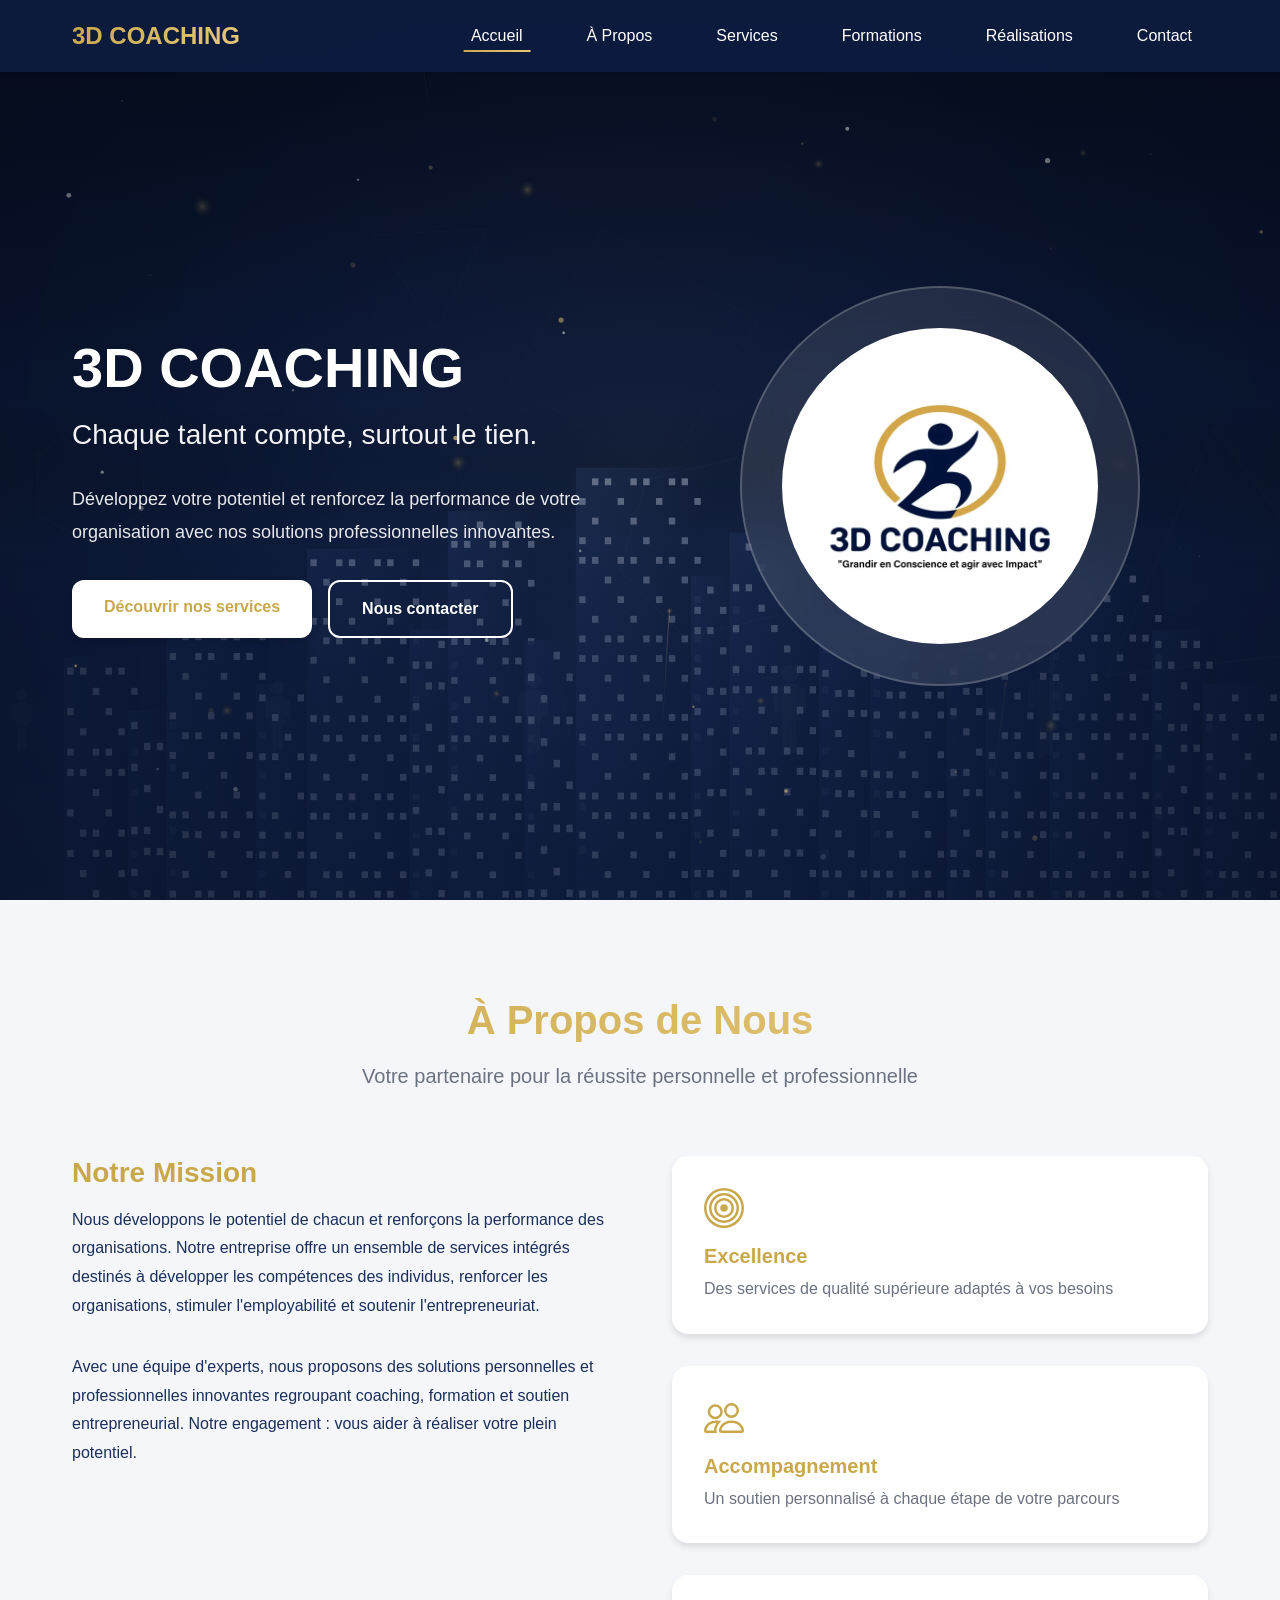
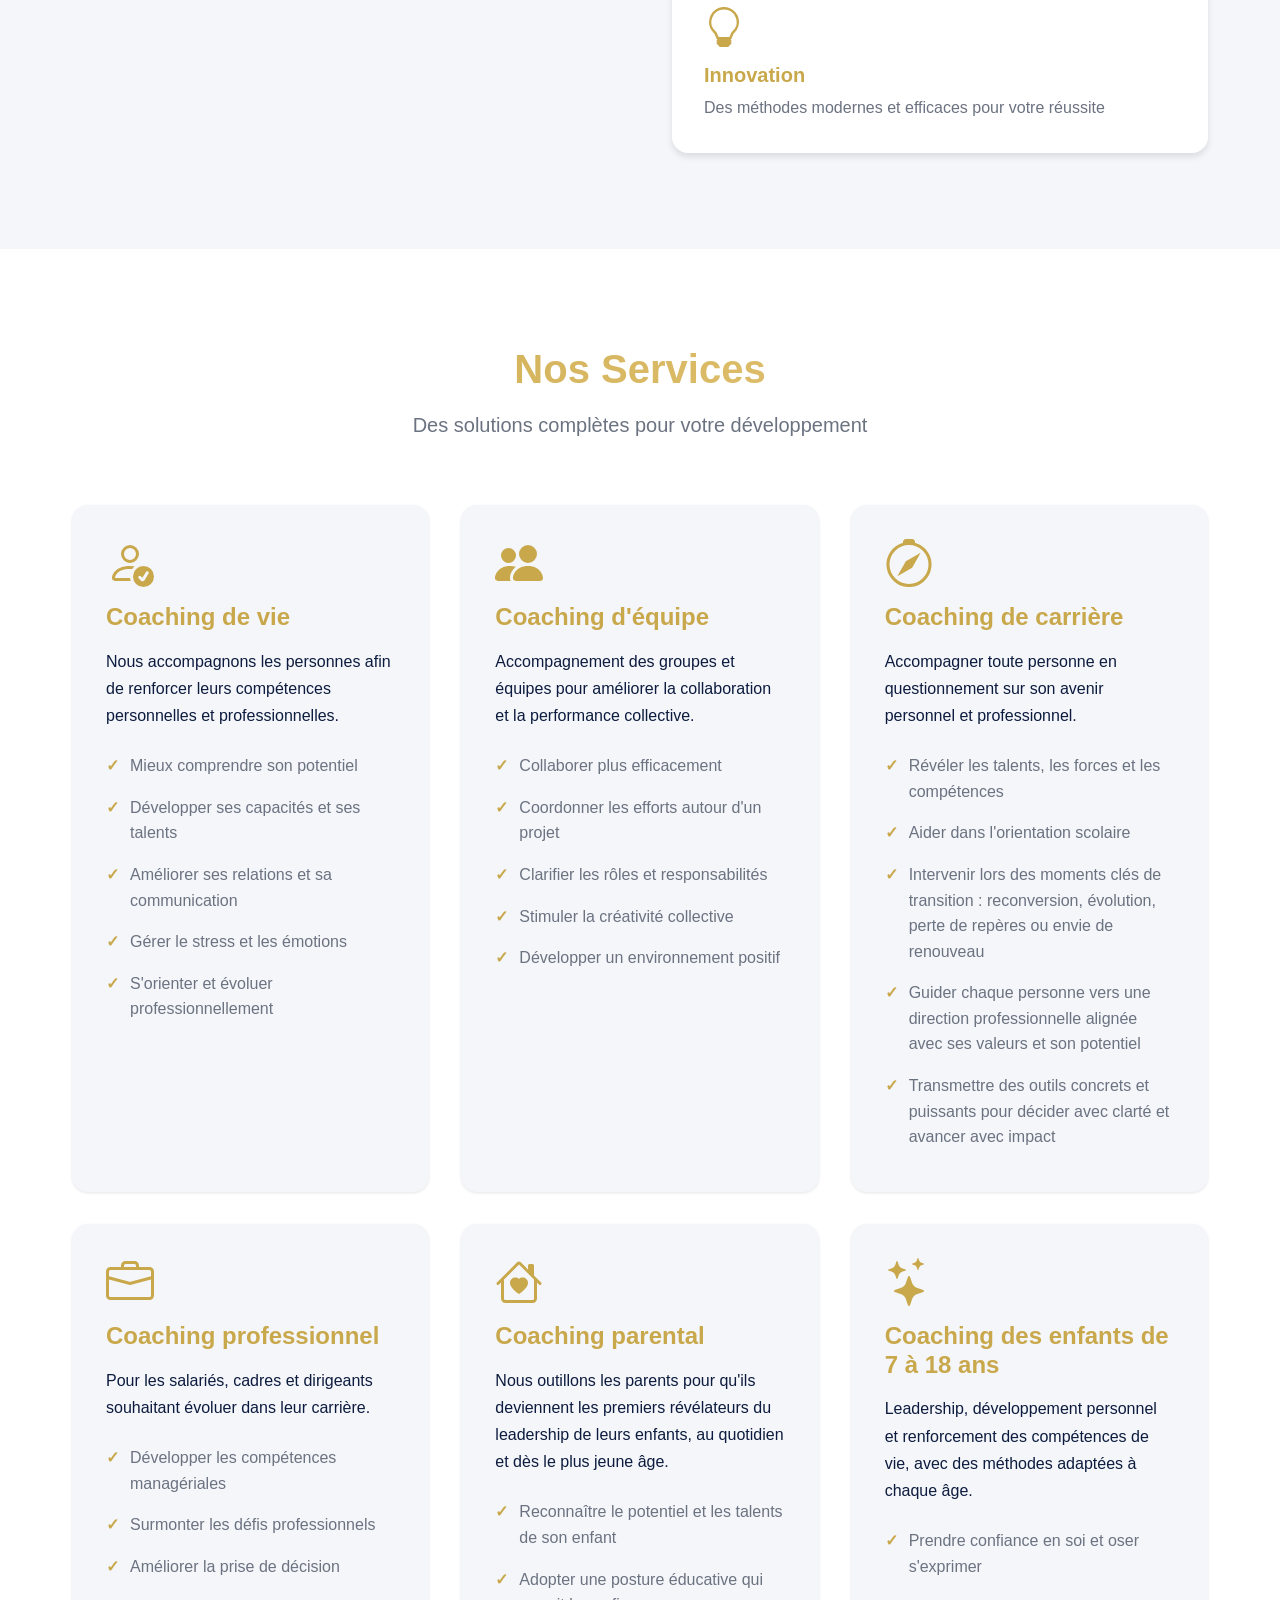
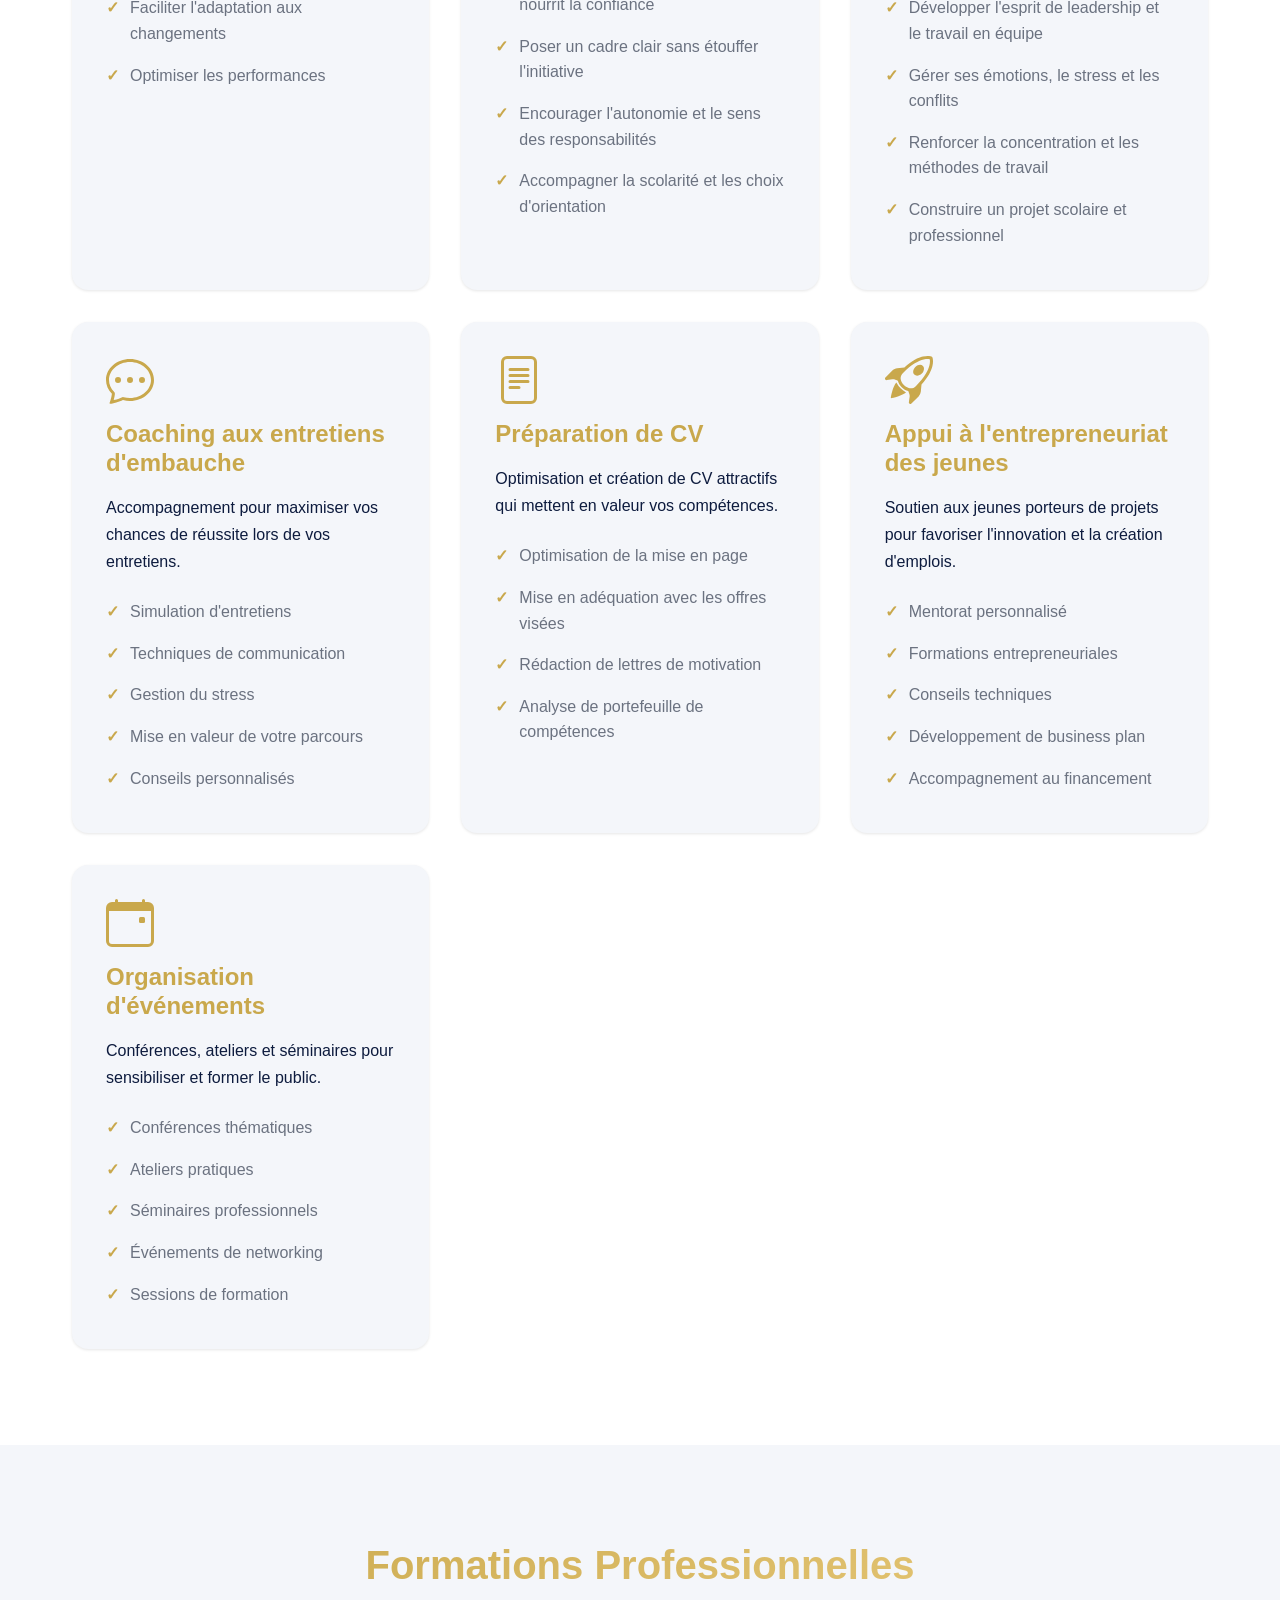
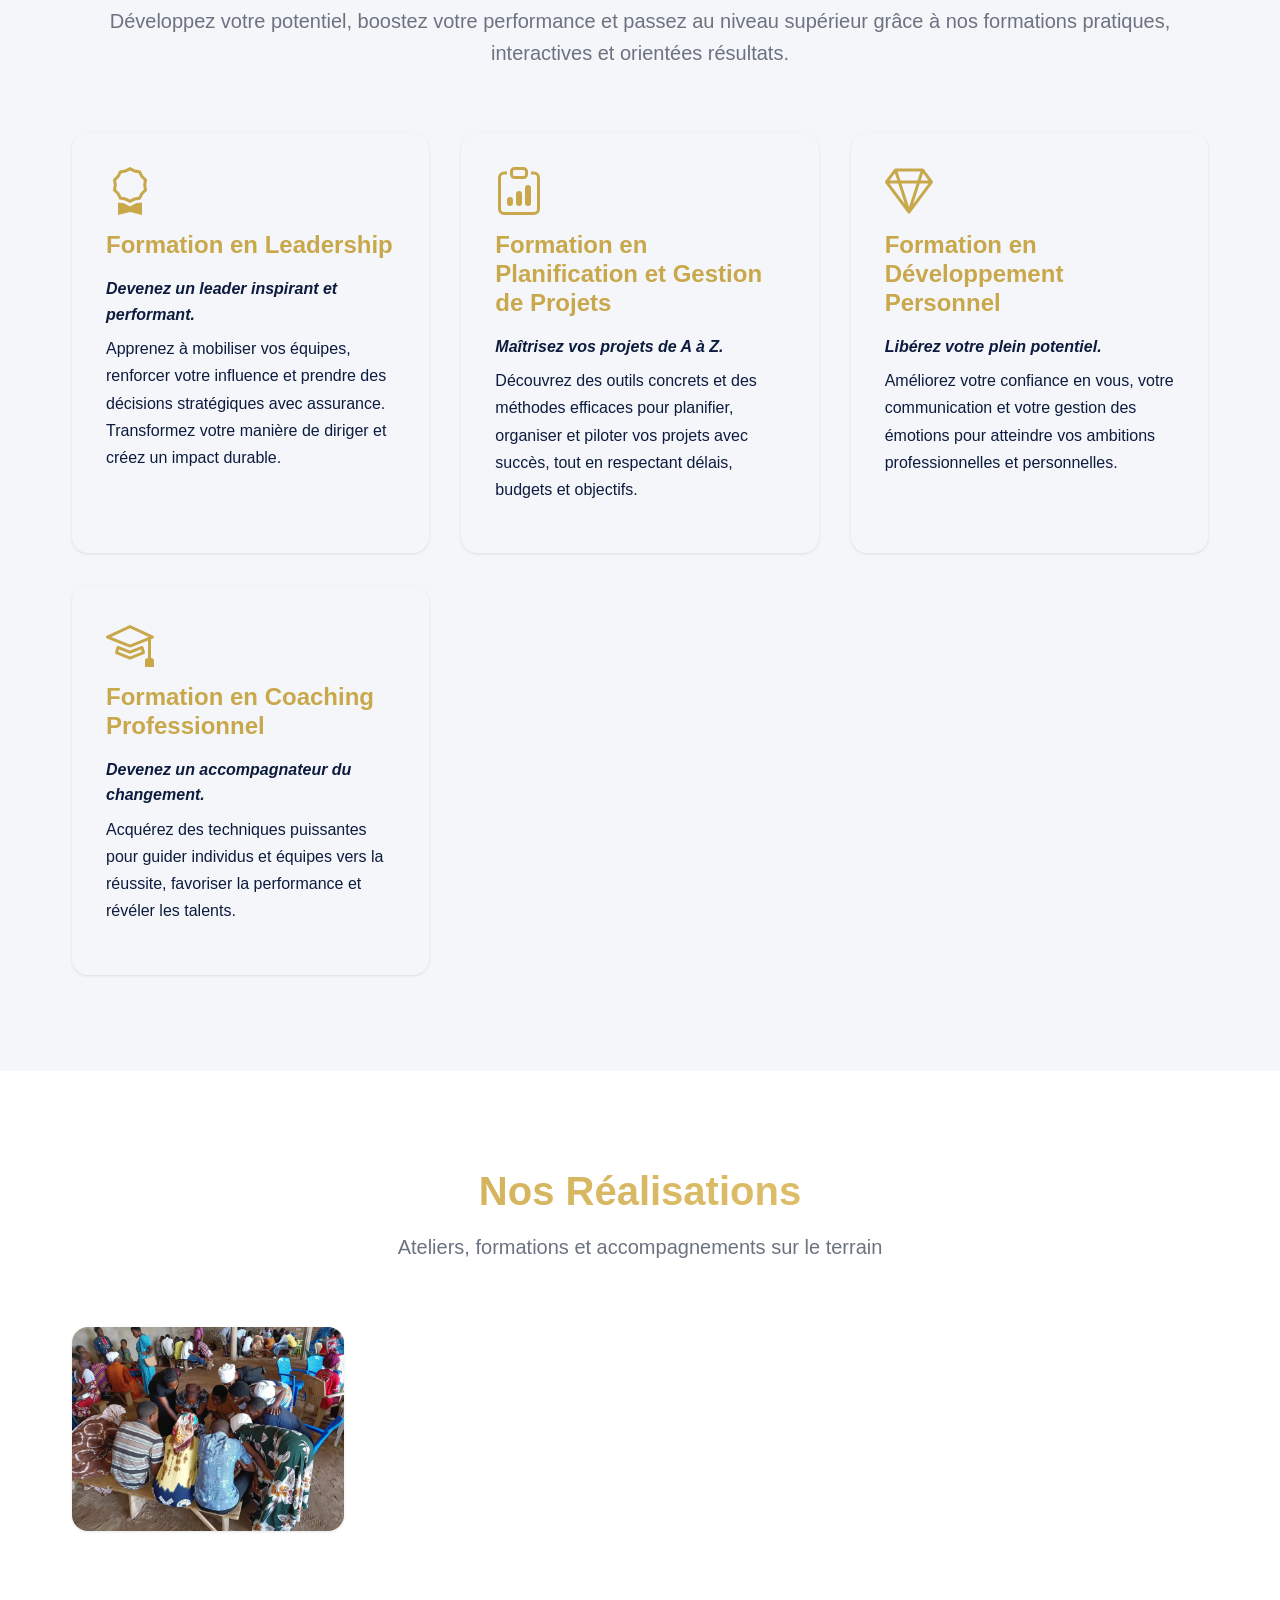
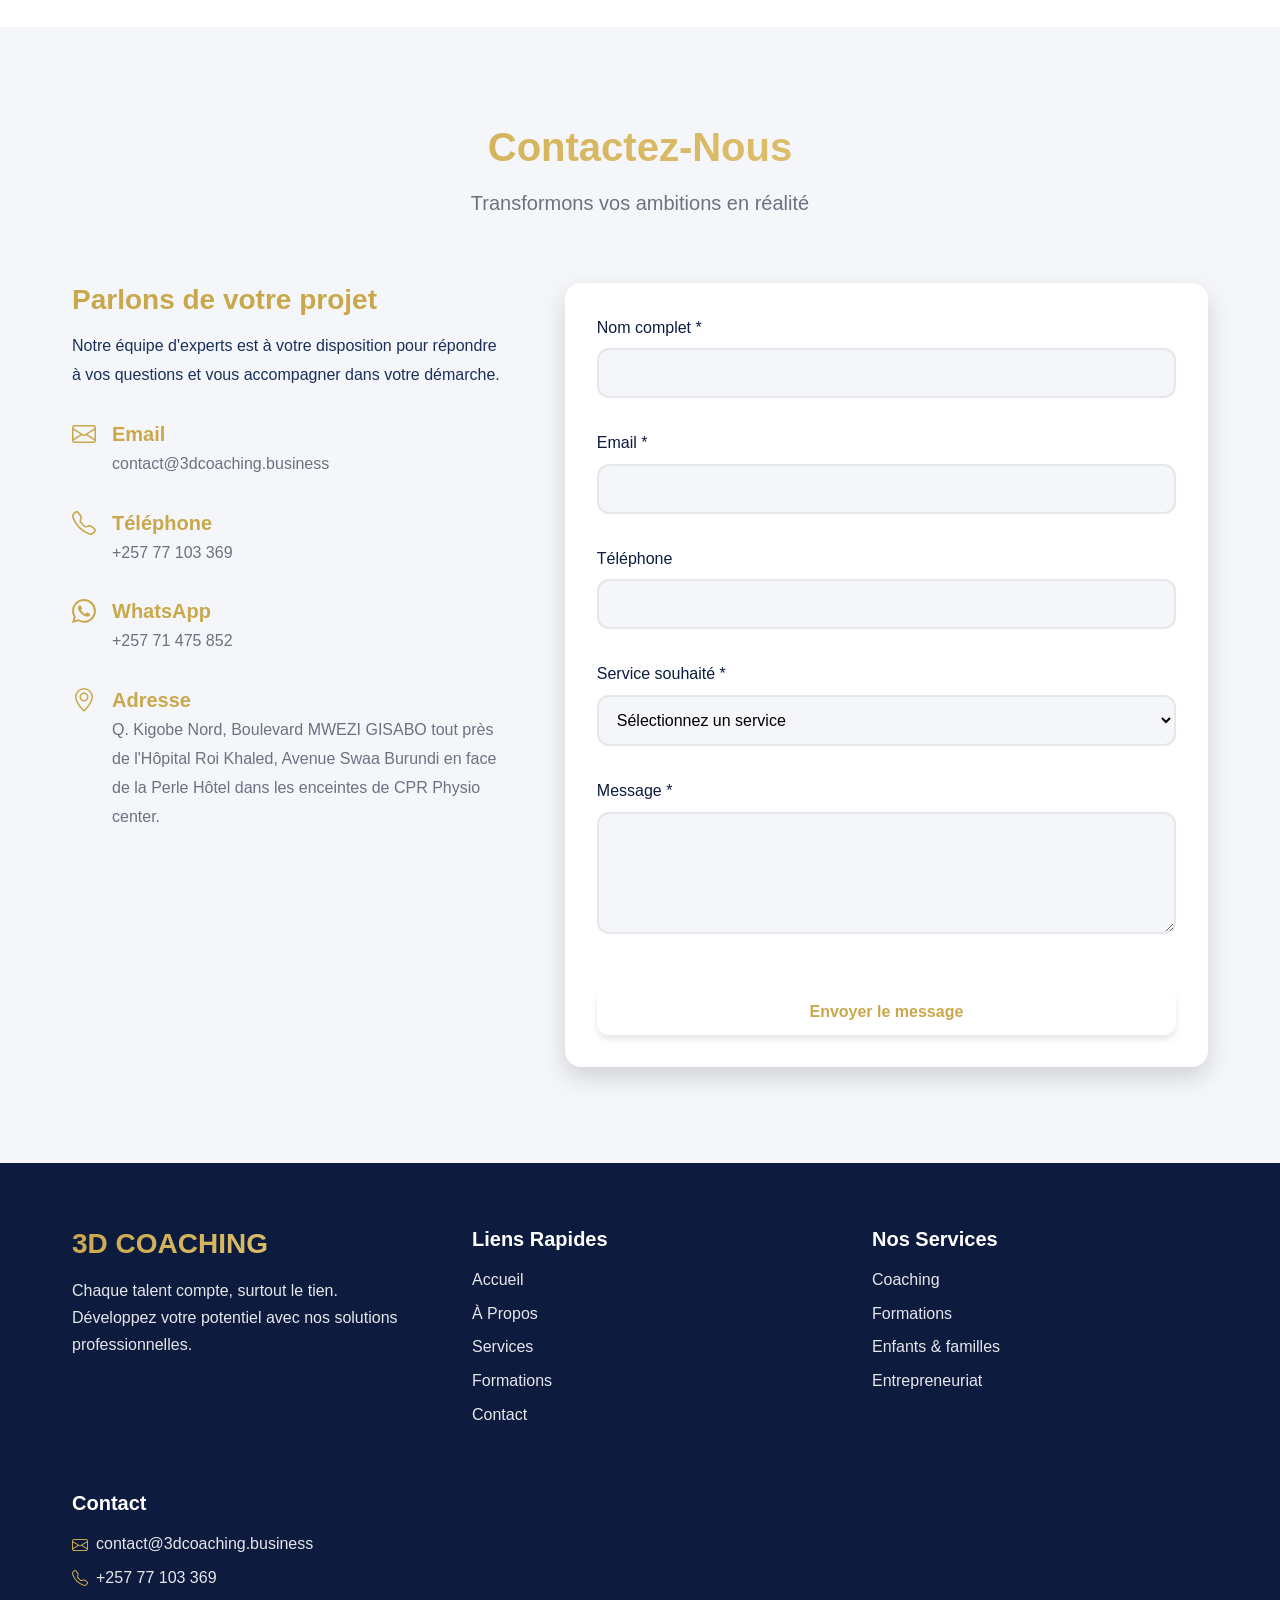
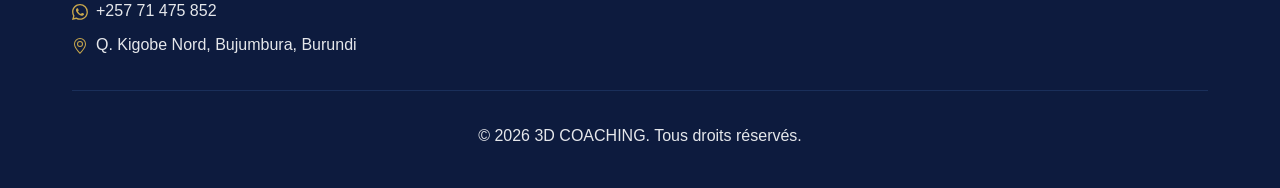
==== commit 7cc4c9b8: "favicon" ====
--- a/index.html
+++ b/index.html
@@ -19,12 +19,19 @@
     <meta property="og:description" content="3D COACHING - Développez votre potentiel avec nos services de coaching, formation et accompagnement entrepreneurial. Chaque talent compte, surtout le tien.">
     <meta property="og:type" content="website">
     <meta property="og:locale" content="fr_FR">
-    <meta property="og:image" content="logo3d.jpeg">
+    <meta property="og:image" content="https://3dcoaching.business/logo-3dcoaching.png">
+    <meta property="og:url" content="https://3dcoaching.business/">
+    <meta property="og:site_name" content="3D COACHING">
     <meta name="twitter:card" content="summary">
 
     <title>3D COACHING - Chaque talent compte, surtout le tien</title>
     <link rel="canonical" href="https://3dcoaching.business/">
-    <link rel="icon" href="logo3d.webp" type="image/webp">
+
+    <!-- Icône du site : c'est elle que Google affiche à côté du résultat de
+         recherche. Format PNG carré, l'emblème seul pour rester lisible en 16 px. -->
+    <link rel="icon" href="favicon-96.png" sizes="96x96" type="image/png">
+    <link rel="icon" href="favicon-192.png" sizes="192x192" type="image/png">
+    <link rel="apple-touch-icon" href="apple-touch-icon.png">
 
     <!-- Polices : préconnexion pour démarrer le téléchargement au plus tôt -->
     <link rel="preconnect" href="https://fonts.googleapis.com">
@@ -56,6 +63,7 @@
                     <li class="nav__item"><a href="#apropos" class="nav__link">À Propos</a></li>
                     <li class="nav__item"><a href="#services" class="nav__link">Services</a></li>
                     <li class="nav__item"><a href="#formations" class="nav__link">Formations</a></li>
+                    <li class="nav__item"><a href="#realisations" class="nav__link">Réalisations</a></li>
                     <li class="nav__item"><a href="#contact" class="nav__link">Contact</a></li>
                 </ul>
                 <button class="nav__close" id="nav-close" type="button" aria-label="Fermer le menu">
@@ -298,6 +306,22 @@
                         <p class="service-card__catchphrase">Devenez un accompagnateur du changement.</p>
                         <p class="service-card__description">Acquérez des techniques puissantes pour guider individus et équipes vers la réussite, favoriser la performance et révéler les talents.</p>
                     </article>
+                </div>
+            </div>
+        </section>
+
+        <!-- Réalisations -->
+        <section class="realisations section" id="realisations">
+            <div class="container">
+                <div class="section__header">
+                    <h2 class="section__title">Nos Réalisations</h2>
+                    <p class="section__subtitle">Ateliers, formations et accompagnements sur le terrain</p>
+                </div>
+
+                <div class="gallery" id="gallery">
+                    <button class="gallery__item" type="button" data-index="0" aria-label="Agrandir la photo">
+                        <img src="images/749535380-122125892751228250-32251990551-mt8rlzmbx1e.webp" alt="" width="1600" height="1200" decoding="async">
+                    </button>
                 </div>
             </div>
         </section>
@@ -475,7 +499,7 @@
         <button class="lightbox__nav lightbox__next" id="lightbox-next" type="button" aria-label="Photo suivante">&#8250;</button>
     </div>
 
-    <script type="application/ld+json">{"@context":"https://schema.org","@type":"ProfessionalService","name":"3D COACHING","slogan":"Chaque talent compte, surtout le tien.","description":"3D COACHING - Développez votre potentiel avec nos services de coaching, formation et accompagnement entrepreneurial. Chaque talent compte, surtout le tien.","url":"https://3dcoaching.business/","image":"https://3dcoaching.business/logo3d.jpeg","email":"contact@3dcoaching.business","telephone":"+257 77 103 369","address":{"@type":"PostalAddress","streetAddress":"Q. Kigobe Nord, Boulevard MWEZI GISABO tout près de l'Hôpital Roi Khaled, Avenue Swaa Burundi en face de la Perle Hôtel dans les enceintes de CPR Physio center.","addressLocality":"Bujumbura","addressCountry":"BI"},"areaServed":"BI","makesOffer":[{"@type":"Offer","itemOffered":{"@type":"Service","name":"Coaching de vie","description":"Nous accompagnons les personnes afin de renforcer leurs compétences personnelles et professionnelles."}},{"@type":"Offer","itemOffered":{"@type":"Service","name":"Coaching d'équipe","description":"Accompagnement des groupes et équipes pour améliorer la collaboration et la performance collective."}},{"@type":"Offer","itemOffered":{"@type":"Service","name":"Coaching de carrière","description":"Accompagner toute personne en questionnement sur son avenir personnel et professionnel."}},{"@type":"Offer","itemOffered":{"@type":"Service","name":"Coaching professionnel","description":"Pour les salariés, cadres et dirigeants souhaitant évoluer dans leur carrière."}},{"@type":"Offer","itemOffered":{"@type":"Service","name":"Coaching parental","description":"Nous outillons les parents pour qu'ils deviennent les premiers révélateurs du leadership de leurs enfants, au quotidien et dès le plus jeune âge."}},{"@type":"Offer","itemOffered":{"@type":"Service","name":"Coaching des enfants de 7 à 18 ans","description":"Leadership, développement personnel et renforcement des compétences de vie, avec des méthodes adaptées à chaque âge."}},{"@type":"Offer","itemOffered":{"@type":"Service","name":"Coaching aux entretiens d'embauche","description":"Accompagnement pour maximiser vos chances de réussite lors de vos entretiens."}},{"@type":"Offer","itemOffered":{"@type":"Service","name":"Préparation de CV","description":"Optimisation et création de CV attractifs qui mettent en valeur vos compétences."}},{"@type":"Offer","itemOffered":{"@type":"Service","name":"Appui à l'entrepreneuriat des jeunes","description":"Soutien aux jeunes porteurs de projets pour favoriser l'innovation et la création d'emplois."}},{"@type":"Offer","itemOffered":{"@type":"Service","name":"Organisation d'événements","description":"Conférences, ateliers et séminaires pour sensibiliser et former le public."}}]}</script>
+    <script type="application/ld+json">{"@context":"https://schema.org","@type":"ProfessionalService","name":"3D COACHING","slogan":"Chaque talent compte, surtout le tien.","description":"3D COACHING - Développez votre potentiel avec nos services de coaching, formation et accompagnement entrepreneurial. Chaque talent compte, surtout le tien.","url":"https://3dcoaching.business/","logo":"https://3dcoaching.business/logo-3dcoaching.png","image":"https://3dcoaching.business/logo-3dcoaching.png","email":"contact@3dcoaching.business","telephone":"+257 77 103 369","address":{"@type":"PostalAddress","streetAddress":"Q. Kigobe Nord, Boulevard MWEZI GISABO tout près de l'Hôpital Roi Khaled, Avenue Swaa Burundi en face de la Perle Hôtel dans les enceintes de CPR Physio center.","addressLocality":"Bujumbura","addressCountry":"BI"},"areaServed":"BI","makesOffer":[{"@type":"Offer","itemOffered":{"@type":"Service","name":"Coaching de vie","description":"Nous accompagnons les personnes afin de renforcer leurs compétences personnelles et professionnelles."}},{"@type":"Offer","itemOffered":{"@type":"Service","name":"Coaching d'équipe","description":"Accompagnement des groupes et équipes pour améliorer la collaboration et la performance collective."}},{"@type":"Offer","itemOffered":{"@type":"Service","name":"Coaching de carrière","description":"Accompagner toute personne en questionnement sur son avenir personnel et professionnel."}},{"@type":"Offer","itemOffered":{"@type":"Service","name":"Coaching professionnel","description":"Pour les salariés, cadres et dirigeants souhaitant évoluer dans leur carrière."}},{"@type":"Offer","itemOffered":{"@type":"Service","name":"Coaching parental","description":"Nous outillons les parents pour qu'ils deviennent les premiers révélateurs du leadership de leurs enfants, au quotidien et dès le plus jeune âge."}},{"@type":"Offer","itemOffered":{"@type":"Service","name":"Coaching des enfants de 7 à 18 ans","description":"Leadership, développement personnel et renforcement des compétences de vie, avec des méthodes adaptées à chaque âge."}},{"@type":"Offer","itemOffered":{"@type":"Service","name":"Coaching aux entretiens d'embauche","description":"Accompagnement pour maximiser vos chances de réussite lors de vos entretiens."}},{"@type":"Offer","itemOffered":{"@type":"Service","name":"Préparation de CV","description":"Optimisation et création de CV attractifs qui mettent en valeur vos compétences."}},{"@type":"Offer","itemOffered":{"@type":"Service","name":"Appui à l'entrepreneuriat des jeunes","description":"Soutien aux jeunes porteurs de projets pour favoriser l'innovation et la création d'emplois."}},{"@type":"Offer","itemOffered":{"@type":"Service","name":"Organisation d'événements","description":"Conférences, ateliers et séminaires pour sensibiliser et former le public."}}]}</script>
     <script src="script.js" defer></script>
     <script src="hero.js" defer></script>
 </body>
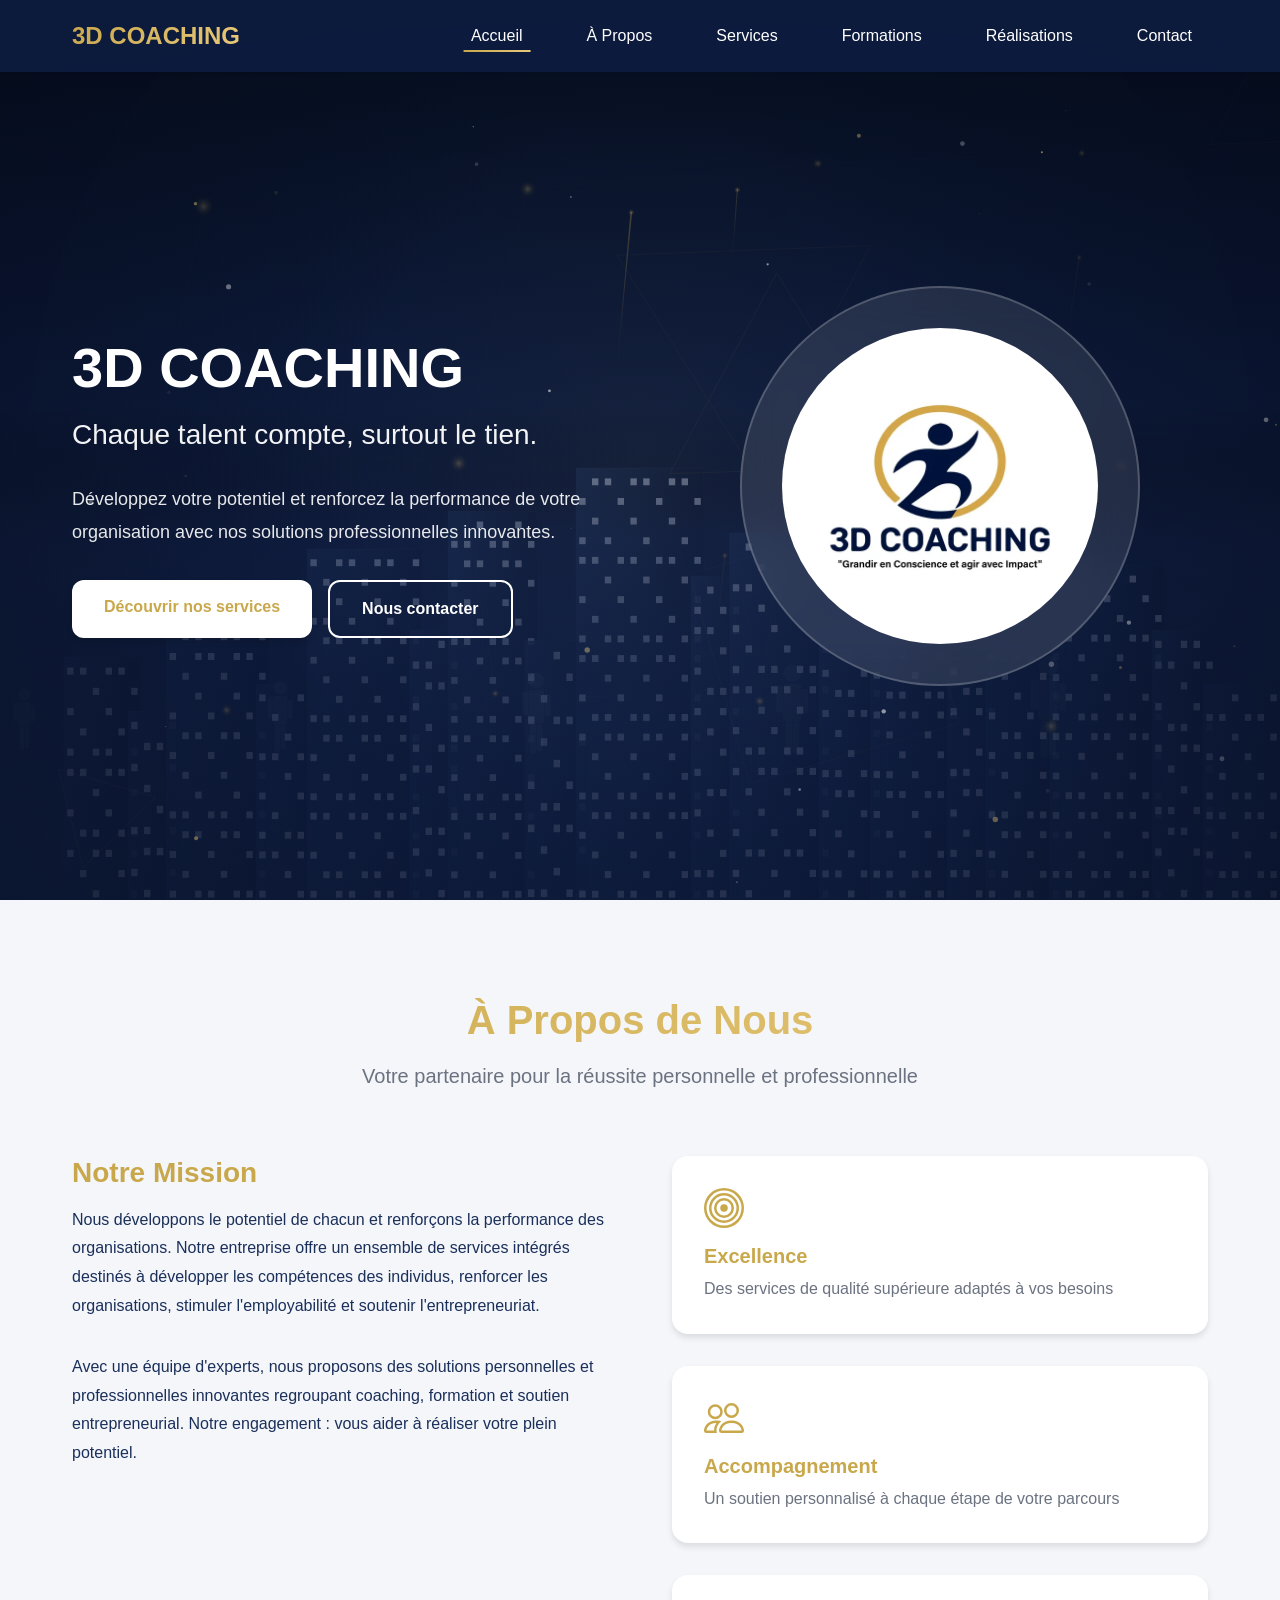
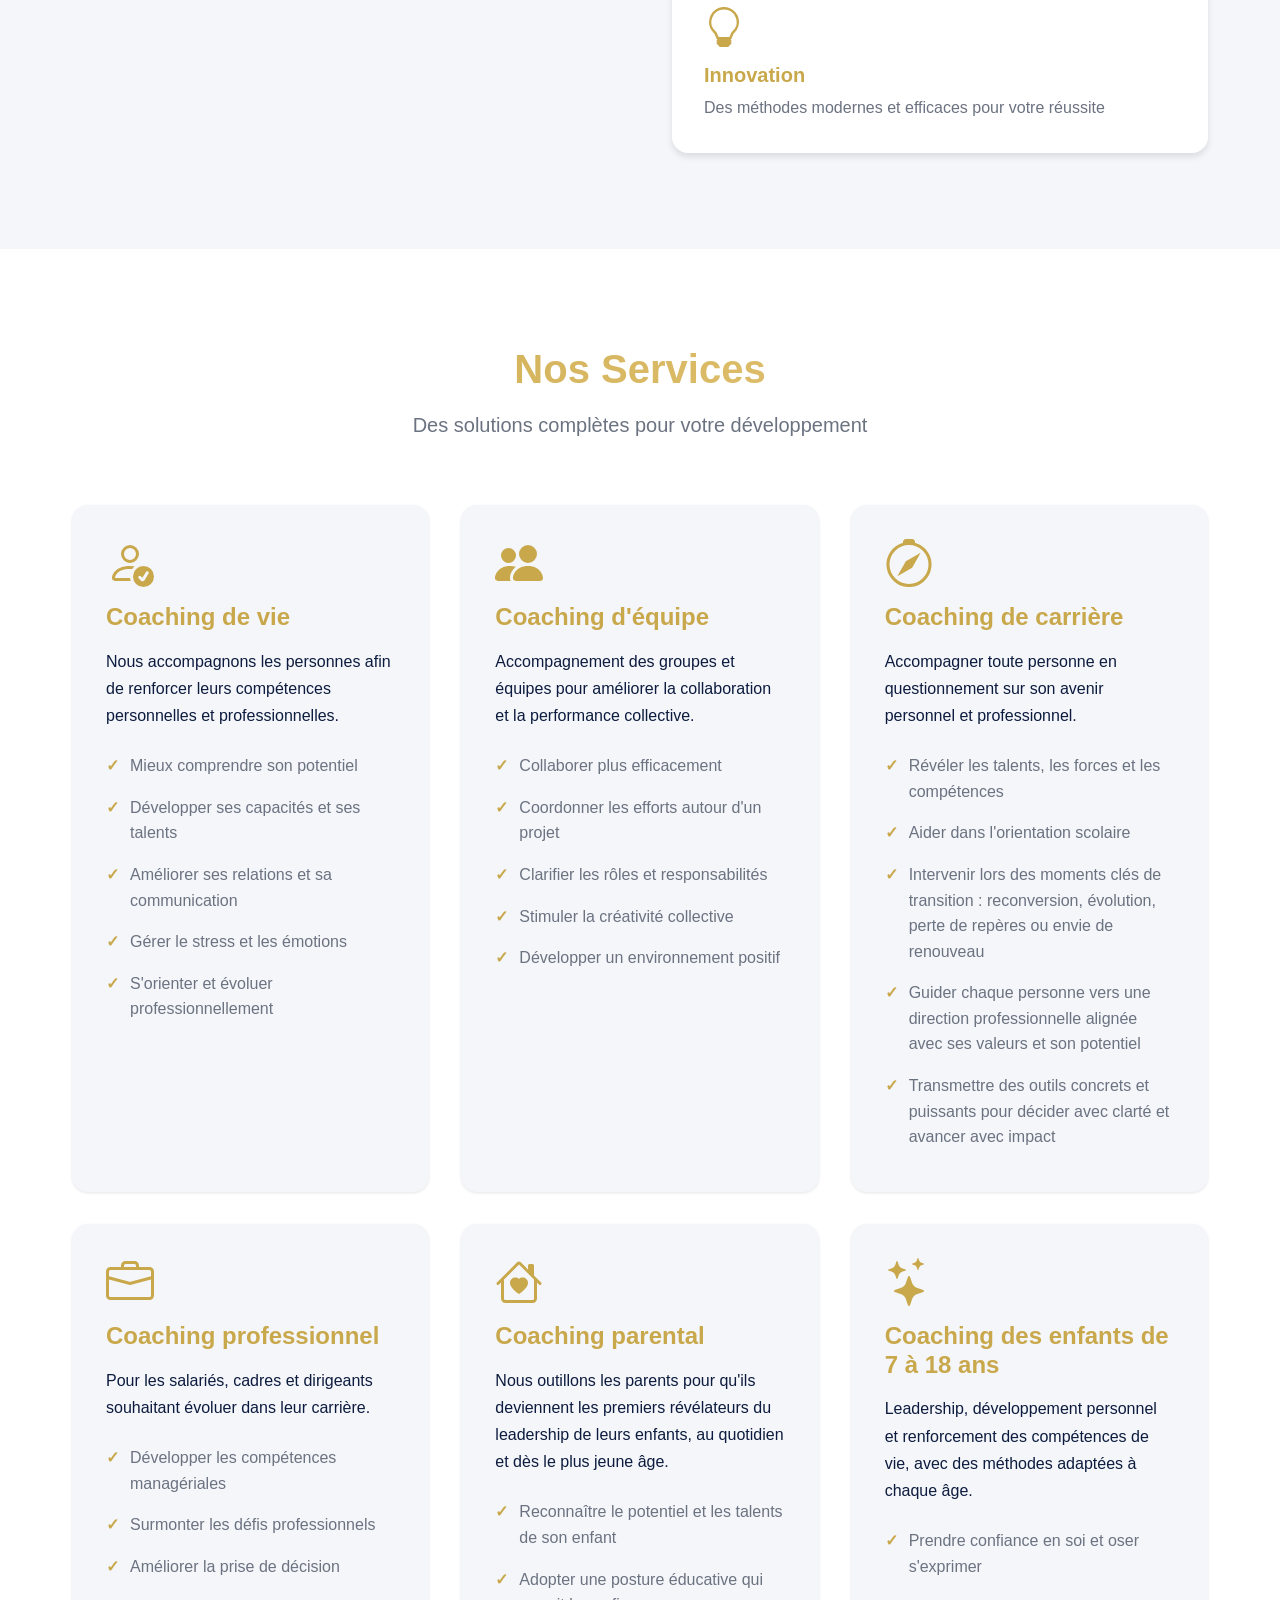
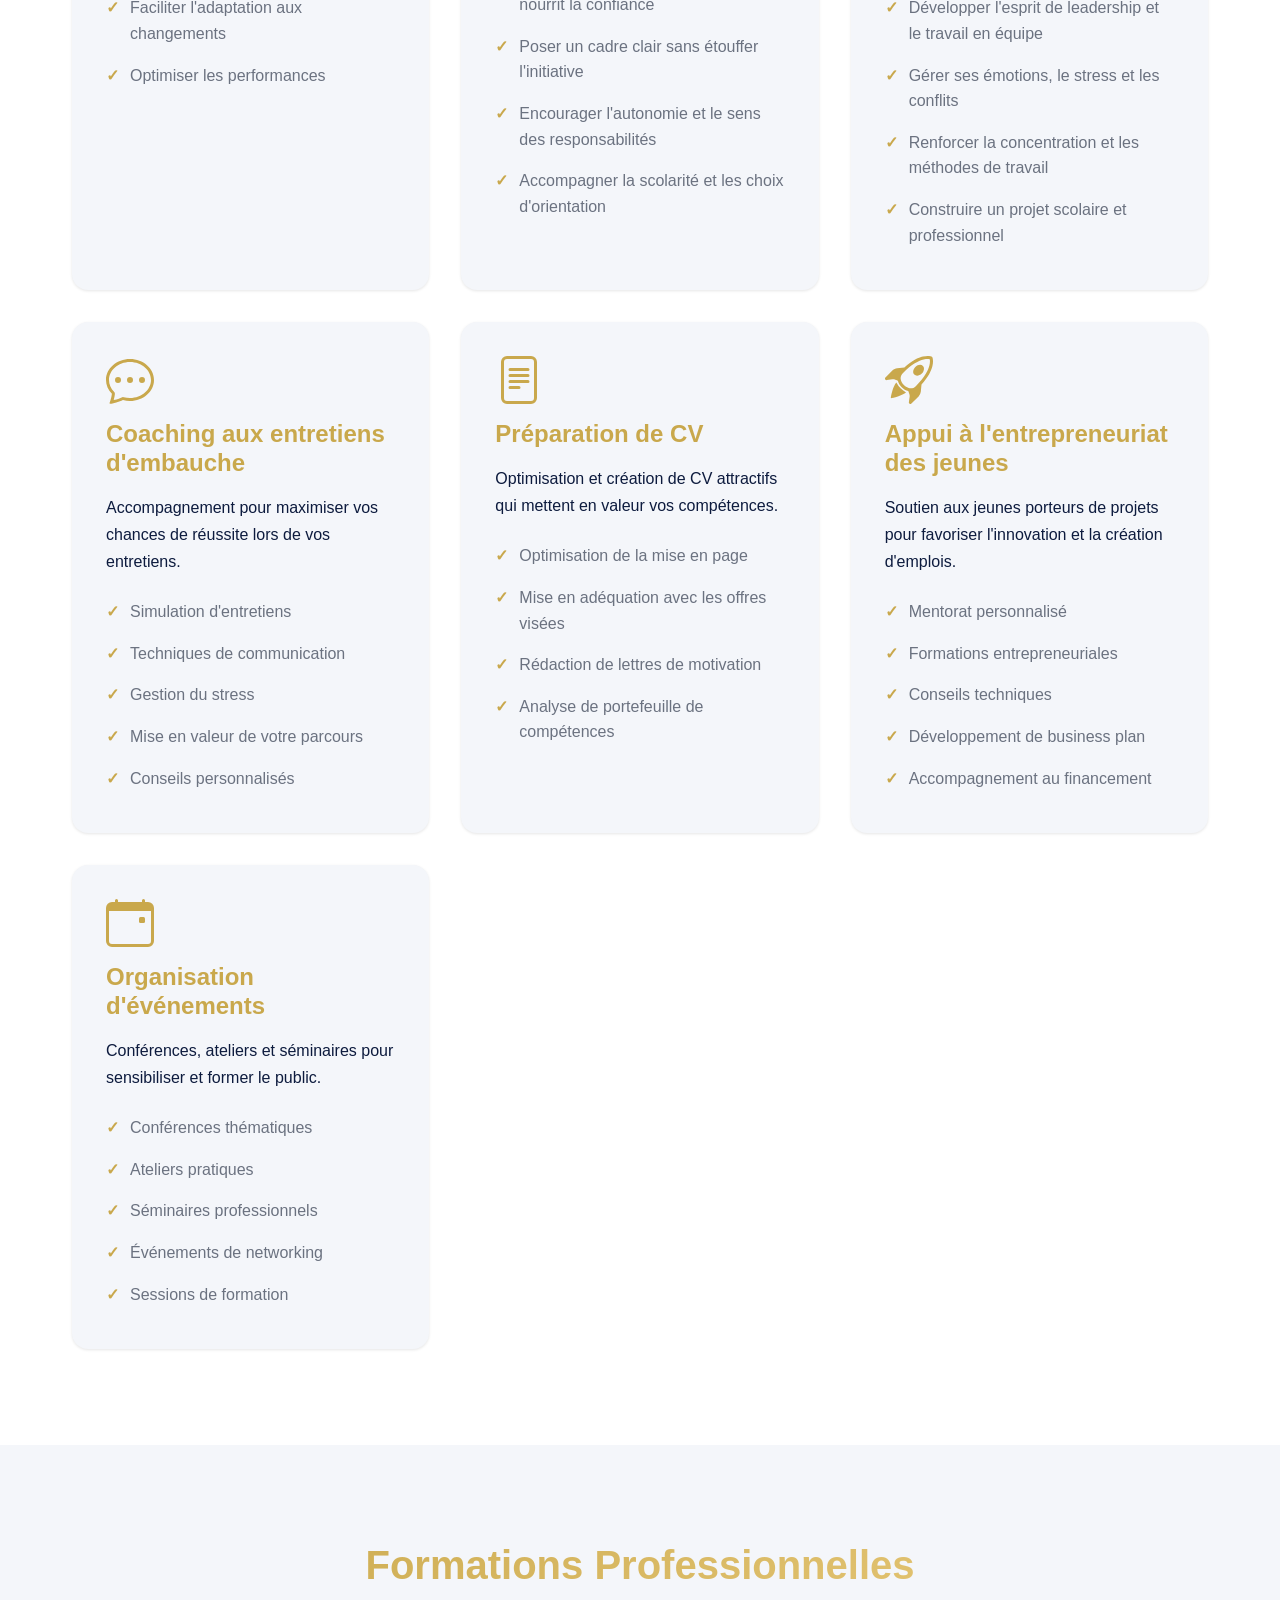
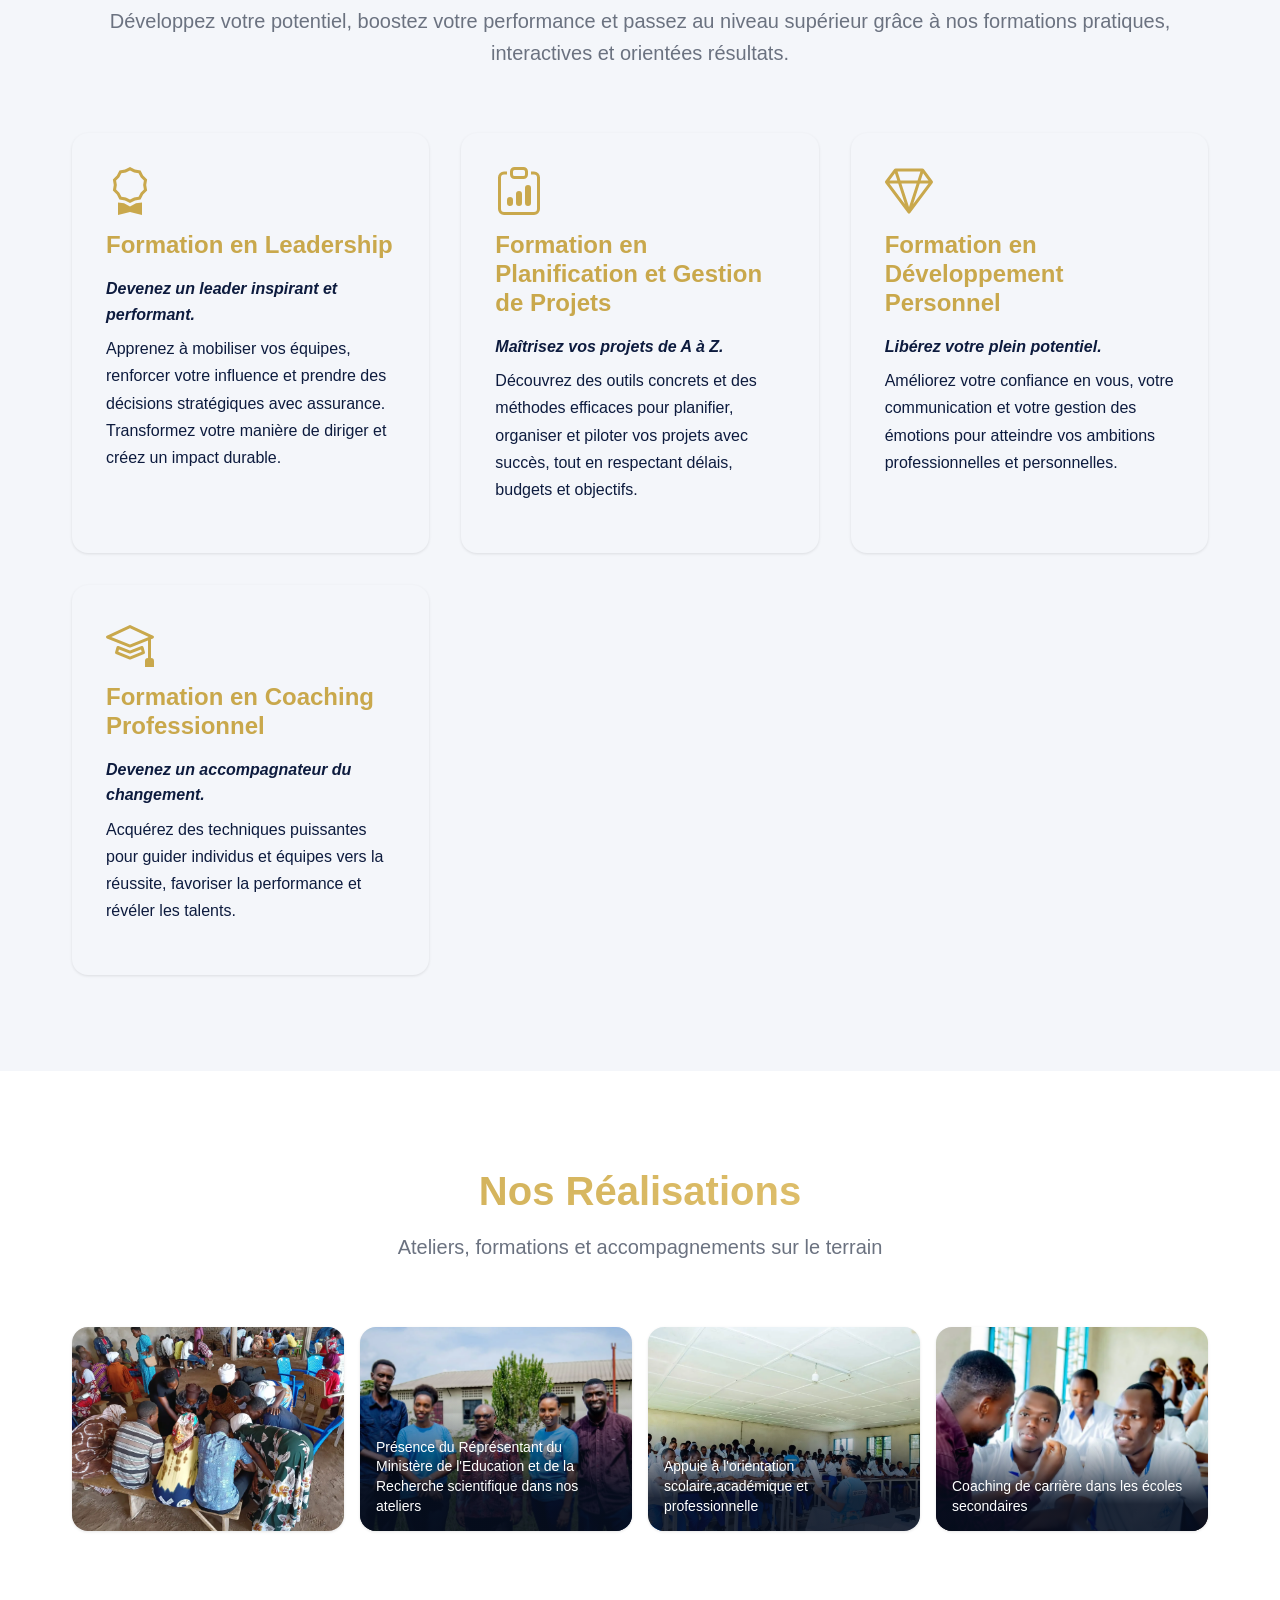
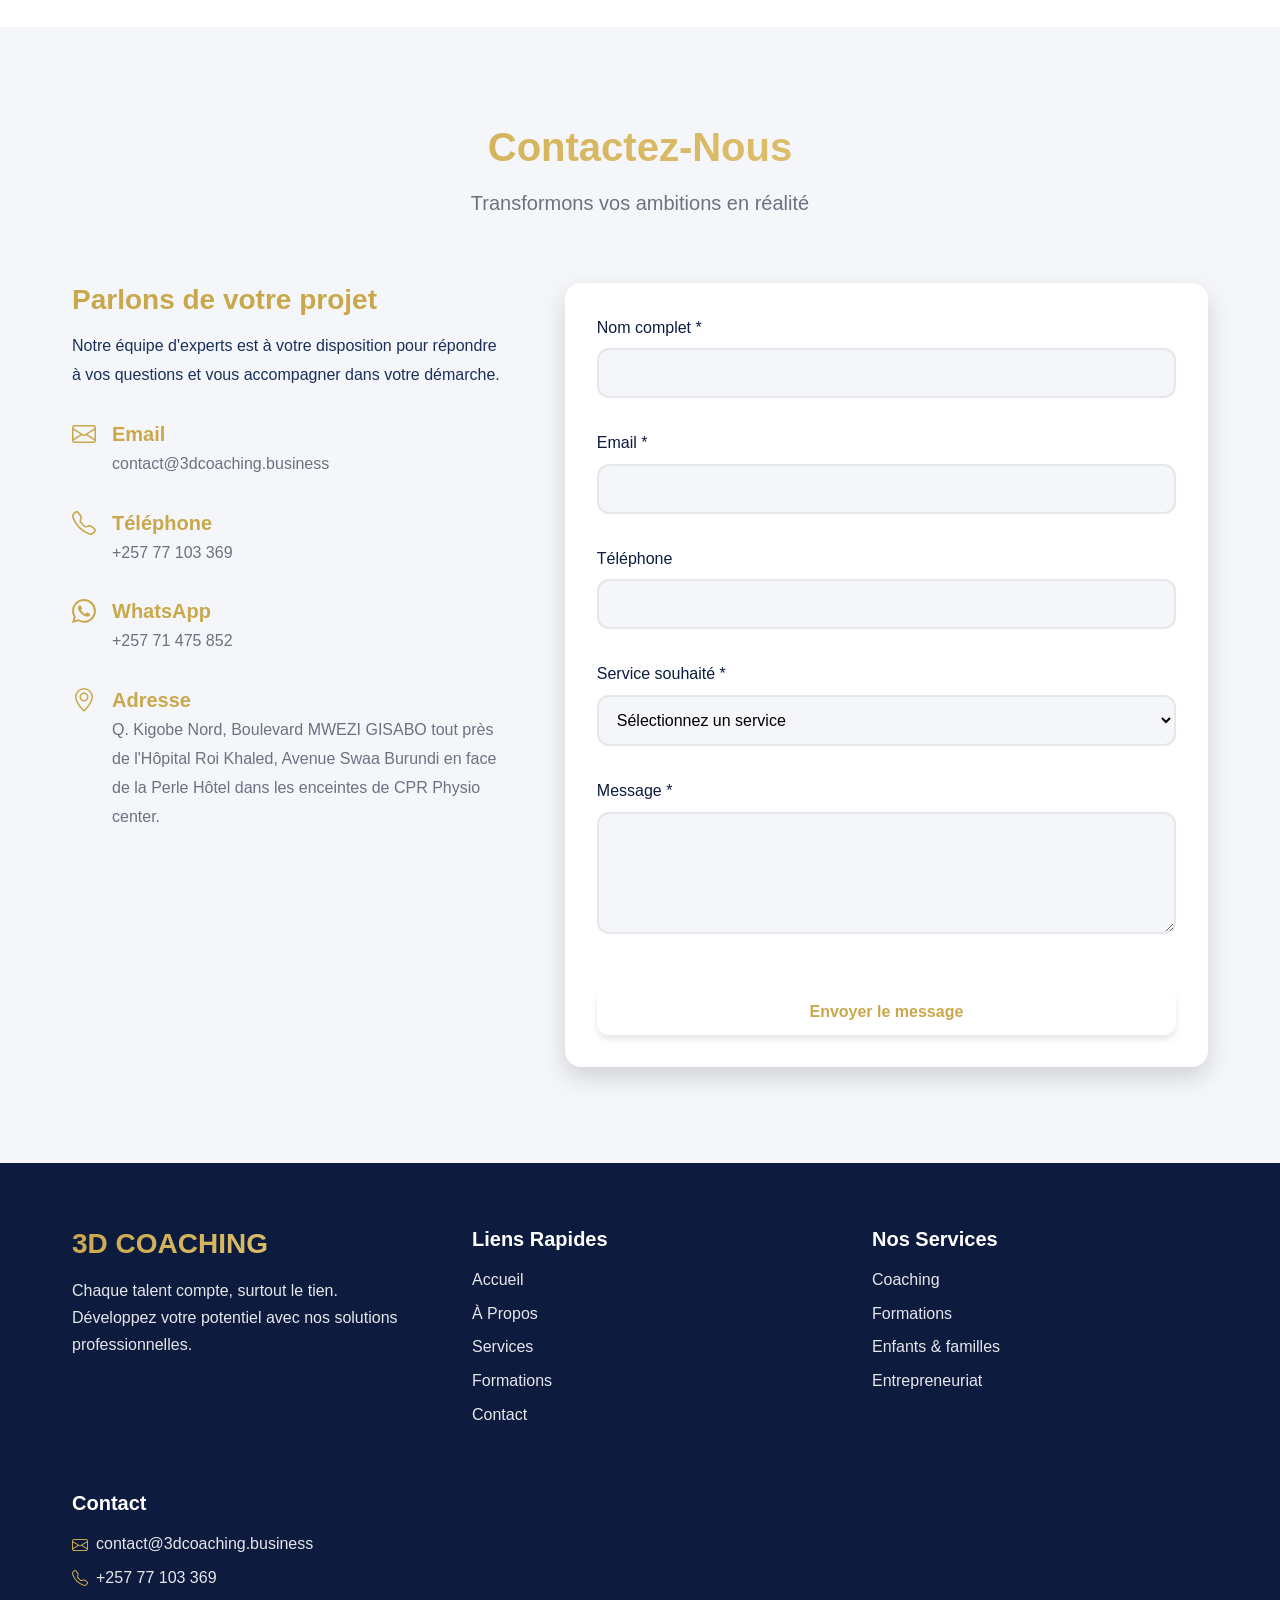
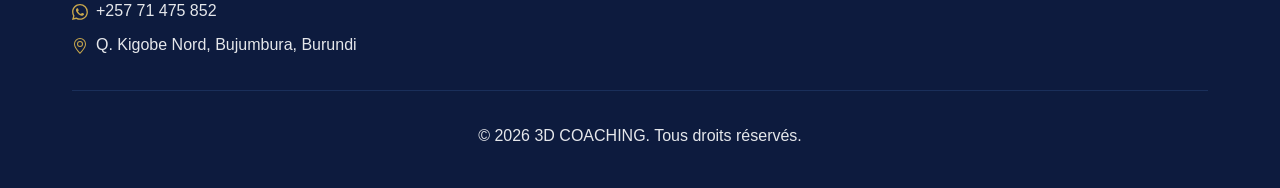
==== commit 612cb5c3: "erreur de style css" ====
--- a/index.html
+++ b/index.html
@@ -1,4 +1,17 @@
 <!DOCTYPE html>
+<!--
+    ┌──────────────────────────────────────────────────────────────────────┐
+    │  GABARIT DU SITE — ne pas reformater automatiquement                 │
+    │                                                                      │
+    │  Les repères en majuscules entre doubles accolades sont remplacés    │
+    │  par build.js à partir de content.json. Un formateur automatique     │
+    │  (VS Code « Format Document », Prettier) peut les déformer et        │
+    │  casser le site.                                                     │
+    │                                                                      │
+    │  Les repères sensibles sont écrits en commentaire HTML, hors des     │
+    │  balises <style> et <script>, précisément pour résister à cela.      │
+    └──────────────────────────────────────────────────────────────────────┘
+-->
 <html lang="fr">
 
 <head>
@@ -43,7 +56,9 @@
     <!-- Le logo apparaît dès le premier écran : on le télécharge en priorité -->
     <link rel="preload" as="image" href="logo3d.webp" fetchpriority="high">
 
-    <!-- Styles intégrés à la page : aucun aller-retour réseau avant l'affichage -->
+    <!-- Styles intégrés à la page : aucun aller-retour réseau avant l'affichage.
+         Le repère ci-dessous est un commentaire : build.js le remplace par la
+         balise <style> complète. Écrit ainsi, aucun formateur ne peut le casser. -->
     <style>:root{--color-primary:#C9A84C;--color-primary-dark:#A8893A;--color-primary-light:#E8C97A;--color-secondary:#0D1B3E;--color-accent:#C9A84C;--color-dark:#0D1B3E;--color-dark-light:#1A2F5A;--color-gray:#6B7280;--color-light-gray:#E5E7EB;--color-white:#FFFFFF;--color-bg:#F4F6FA;--gradient-primary:linear-gradient(135deg,#C9A84C 0%,#E8C97A 100%);--gradient-secondary:linear-gradient(135deg,#0D1B3E 0%,#1A2F5A 100%);--gradient-accent:linear-gradient(135deg,#C9A84C 0%,#E8C97A 100%);--gradient-hero:linear-gradient(135deg,#0D1B3E 0%,#1A2F5A 60%,#243B6E 100%);--font-primary:'Poppins',sans-serif;--font-secondary:'Inter',sans-serif;--fs-h1:3.5rem;--fs-h2:2.5rem;--fs-h3:1.75rem;--fs-h4:1.25rem;--fs-body:1rem;--fs-small:0.875rem;--spacing-xs:0.5rem;--spacing-sm:1rem;--spacing-md:2rem;--spacing-lg:4rem;--spacing-xl:6rem;--shadow-sm:0 1px 3px rgba(0,0,0,0.1);--shadow-md:0 4px 6px rgba(0,0,0,0.1);--shadow-lg:0 10px 25px rgba(0,0,0,0.15);--shadow-xl:0 20px 40px rgba(0,0,0,0.2);--transition-fast:0.2s ease;--transition-normal:0.3s ease;--transition-slow:0.5s ease;--radius-sm:0.375rem;--radius-md:0.75rem;--radius-lg:1rem;--radius-xl:1.5rem;--z-header:1000;--z-modal:2000}*{margin:0;padding:0;box-sizing:border-box}html{scroll-behavior:smooth;font-size:16px}body{font-family:var(--font-secondary);font-size:var(--fs-body);color:var(--color-dark);background-color:var(--color-bg);line-height:1.6;overflow-x:hidden}h1,h2,h3,h4,h5,h6{font-family:var(--font-primary);font-weight:700;line-height:1.2;color:var(--color-dark)}h1{font-size:var(--fs-h1)}h2{font-size:var(--fs-h2)}h3{font-size:var(--fs-h3)}h4{font-size:var(--fs-h4)}p{margin-bottom:var(--spacing-sm)}a{text-decoration:none;color:inherit;transition:var(--transition-normal)}ul{list-style:none}img{max-width:100%;height:auto;display:block}.container{max-width:1200px;margin:0 auto;padding:0 var(--spacing-md)}.section{padding:var(--spacing-xl) 0}.section__header{text-align:center;margin-bottom:var(--spacing-lg)}.section__title{margin-bottom:var(--spacing-sm);background:var(--gradient-primary);-webkit-background-clip:text;-webkit-text-fill-color:transparent;background-clip:text}.section__subtitle{font-size:var(--fs-h4);color:var(--color-gray);font-weight:400}.header{position:fixed;top:0;left:0;width:100%;background-color:rgba(13,27,62,0.97);backdrop-filter:blur(10px);box-shadow:var(--shadow-sm);z-index:var(--z-header);transition:var(--transition-normal)}.header.scroll-header{box-shadow:var(--shadow-md)}.nav{display:flex;justify-content:space-between;align-items:center;height:4.5rem}.nav__logo{display:flex;align-items:center;gap:0.75rem}.nav__logo-img{height:40px;width:auto;border-radius:var(--radius-sm)}.nav__logo h2{background:var(--gradient-primary);-webkit-background-clip:text;-webkit-text-fill-color:transparent;background-clip:text;font-size:1.5rem}.nav__list{display:flex;gap:var(--spacing-md)}.nav__link{font-weight:500;color:var(--color-white);padding:var(--spacing-xs) var(--spacing-sm);border-radius:var(--radius-sm);transition:var(--transition-fast);position:relative}.nav__link::after{content:'';position:absolute;bottom:0;left:50%;transform:translateX(-50%);width:0;height:2px;background:var(--gradient-primary);transition:var(--transition-normal)}.nav__link:hover::after,.nav__link.active::after{width:80%}.nav__link:hover{color:var(--color-primary)}.nav__toggle,.nav__close{display:none}.hero{min-height:100vh;display:flex;align-items:center;background:#060E1F;position:relative;overflow:hidden;padding-top:4.5rem}#hero-canvas{position:absolute;top:0;left:0;width:100%;height:100%;z-index:0}.hero__container{position:relative;z-index:1;display:grid;grid-template-columns:1fr 1fr;gap:var(--spacing-lg);align-items:center}.hero__content{color:var(--color-white)}.hero__title-main{display:block;font-size:var(--fs-h1);font-weight:700;color:var(--color-white);margin-bottom:var(--spacing-sm);animation:fadeInUp 0.8s ease}.hero__subtitle{display:block;font-size:var(--fs-h3);font-weight:300;color:var(--color-white);margin-bottom:var(--spacing-md);opacity:0.95;animation:fadeInUp 0.8s ease 0.2s backwards}.hero__description{font-size:1.125rem;margin-bottom:var(--spacing-md);opacity:0.9;line-height:1.8;animation:fadeInUp 0.8s ease 0.4s backwards}.hero__buttons{display:flex;gap:var(--spacing-sm);flex-wrap:wrap;animation:fadeInUp 0.8s ease 0.6s backwards}.hero__image{position:relative;display:flex;justify-content:center;align-items:center}.hero__shape{width:400px;height:400px;background:rgba(255,255,255,0.1);border-radius:50%;backdrop-filter:blur(20px);border:2px solid rgba(255,255,255,0.2);animation:float 6s ease-in-out infinite;display:flex;align-items:center;justify-content:center;overflow:hidden}.hero__logo{width:80%;height:80%;object-fit:contain;border-radius:50%}.btn{display:inline-block;padding:0.875rem 2rem;border-radius:var(--radius-md);font-weight:600;font-family:var(--font-primary);transition:var(--transition-normal);cursor:pointer;border:none;font-size:var(--fs-body)}.btn-primary{background:var(--color-white);color:var(--color-primary);box-shadow:var(--shadow-md)}.btn-primary:hover{transform:translateY(-2px);box-shadow:var(--shadow-lg)}.btn-secondary{background:transparent;color:var(--color-white);border:2px solid var(--color-white)}.btn-secondary:hover{background:var(--color-white);color:var(--color-primary)}.btn-submit{width:100%;margin-top:var(--spacing-sm)}.about__content{display:grid;grid-template-columns:1fr 1fr;gap:var(--spacing-lg);align-items:start}.about__text h3{color:var(--color-primary);margin-bottom:var(--spacing-sm)}.about__text p{color:var(--color-dark-light);line-height:1.8;margin-bottom:var(--spacing-md)}.about__values{display:flex;flex-direction:column;gap:var(--spacing-md)}.value-card{background:var(--color-white);padding:var(--spacing-md);border-radius:var(--radius-lg);box-shadow:var(--shadow-md);transition:var(--transition-normal)}.value-card:hover{transform:translateY(-5px);box-shadow:var(--shadow-lg)}.value-card__icon{font-size:2.5rem;margin-bottom:var(--spacing-sm);color:var(--color-primary)}.value-card__icon i{display:block}.value-card h4{color:var(--color-primary);margin-bottom:var(--spacing-xs)}.value-card p{color:var(--color-gray);margin:0}.services{background:var(--color-white)}.services__grid{display:grid;grid-template-columns:repeat(auto-fit,minmax(320px,1fr));gap:var(--spacing-md)}.service-card{background:var(--color-bg);padding:var(--spacing-md);border-radius:var(--radius-lg);box-shadow:var(--shadow-sm);transition:var(--transition-normal);border:2px solid transparent}.service-card:hover{transform:translateY(-8px);box-shadow:var(--shadow-xl);border-color:var(--color-primary-light)}.service-card__icon{font-size:3rem;margin-bottom:var(--spacing-sm);color:var(--color-primary)}.service-card__icon i{display:block}.service-card__title{color:var(--color-primary);margin-bottom:var(--spacing-sm);font-size:1.5rem}.service-card__description{line-height:1.7}.service-card__catchphrase{color:var(--color-dark);font-weight:600;font-style:italic;margin-bottom:var(--spacing-xs);display:block}.service-card__list{list-style:none;padding-left:0}.service-card__list li{color:var(--color-gray);padding:var(--spacing-xs) 0;padding-left:1.5rem;position:relative}.service-card__list li::before{content:'✓';position:absolute;left:0;color:var(--color-primary);font-weight:bold}.contact__content{display:grid;grid-template-columns:1fr 1.5fr;gap:var(--spacing-lg)}.contact__info h3{color:var(--color-primary);margin-bottom:var(--spacing-sm)}.contact__info p{color:var(--color-dark-light);line-height:1.8;margin-bottom:var(--spacing-md)}.contact__details{display:flex;flex-direction:column;gap:var(--spacing-md)}.contact__item{display:flex;align-items:start;gap:var(--spacing-sm)}.contact__icon{font-size:1.5rem;color:var(--color-primary)}.contact__icon i{display:block}.contact__item h4{color:var(--color-primary);margin-bottom:0.25rem}.contact__item p{color:var(--color-gray);margin:0}.contact__form{background:var(--color-white);padding:var(--spacing-md);border-radius:var(--radius-lg);box-shadow:var(--shadow-lg)}.form__group{margin-bottom:var(--spacing-md)}.form__label{display:block;margin-bottom:var(--spacing-xs);font-weight:500;color:var(--color-dark)}.form__input,.form__textarea{width:100%;padding:0.875rem;border:2px solid var(--color-light-gray);border-radius:var(--radius-md);font-family:var(--font-secondary);font-size:var(--fs-body);transition:var(--transition-fast);background:var(--color-bg)}.form__input:focus,.form__textarea:focus{outline:none;border-color:var(--color-primary);background:var(--color-white)}.form__input.error{border-color:#EF4444}.form__error{display:block;color:#EF4444;font-size:var(--fs-small);margin-top:var(--spacing-xs)}.form__message{margin-top:var(--spacing-sm);padding:var(--spacing-sm);border-radius:var(--radius-md);text-align:center;font-weight:500;display:none}.form__message.success{background:#D1FAE5;color:#065F46;display:block}.form__message.error{background:#FEE2E2;color:#991B1B;display:block}.footer{background:var(--color-dark);color:var(--color-white);padding:var(--spacing-lg) 0 var(--spacing-md)}.footer__content{display:grid;grid-template-columns:repeat(auto-fit,minmax(250px,1fr));gap:var(--spacing-lg);margin-bottom:var(--spacing-md)}.footer__title{background:var(--gradient-primary);-webkit-background-clip:text;-webkit-text-fill-color:transparent;background-clip:text;margin-bottom:var(--spacing-sm)}.footer__subtitle{color:var(--color-white);margin-bottom:var(--spacing-sm)}.footer__description{color:var(--color-light-gray);line-height:1.7}.footer__links{display:flex;flex-direction:column;gap:var(--spacing-xs)}.footer__links a{color:var(--color-light-gray);transition:var(--transition-fast)}.footer__links a:hover{color:var(--color-primary-light);padding-left:var(--spacing-xs)}.footer__links li{color:var(--color-light-gray)}.footer__bottom{text-align:center;padding-top:var(--spacing-md);border-top:1px solid var(--color-dark-light);color:var(--color-light-gray)}.footer__bottom p{margin-bottom:var(--spacing-xs)}@keyframes fadeInUp{from{opacity:0;transform:translateY(30px)}to{opacity:1;transform:translateY(0)}}@keyframes float{0%,100%{transform:translateY(0)}50%{transform:translateY(-20px)}}@media screen and (max-width:968px){:root{--fs-h1:2.5rem;--fs-h2:2rem;--fs-h3:1.5rem}.hero__container,.about__content,.contact__content{grid-template-columns:1fr}.hero__shape{width:300px;height:300px}.services__grid{grid-template-columns:1fr}}@media screen and (max-width:768px){.nav__menu{position:fixed;top:0;right:-100%;width:80%;height:100vh;background:var(--color-dark);box-shadow:var(--shadow-xl);padding:var(--spacing-lg) var(--spacing-md);transition:var(--transition-normal)}.nav__menu.show-menu{right:0}.nav__list{flex-direction:column;gap:var(--spacing-md)}.nav__close{display:block;position:absolute;top:var(--spacing-sm);right:var(--spacing-md);font-size:2rem;cursor:pointer;color:var(--color-white)}.nav__toggle{display:flex;flex-direction:column;gap:0.25rem;cursor:pointer}.nav__toggle span{width:25px;height:3px;background:var(--color-white);border-radius:2px;transition:var(--transition-fast)}.hero__buttons{flex-direction:column}.btn{width:100%;text-align:center}}@media screen and (max-width:480px){:root{--fs-h1:2rem;--fs-h2:1.5rem;--spacing-lg:3rem;--spacing-xl:4rem}.container{padding:0 var(--spacing-sm)}.hero__shape{width:250px;height:250px}.gallery{grid-template-columns:repeat(2,1fr)}}.sprite{position:absolute;width:0;height:0;overflow:hidden}.ico{width:1em;height:1em;fill:currentColor;display:block;flex:none}.visually-hidden{position:absolute;width:1px;height:1px;padding:0;margin:-1px;overflow:hidden;clip:rect(0,0,0,0);white-space:nowrap;border:0}.nav__toggle,.nav__close{background:none;border:none;color:inherit;font-family:inherit;padding:0}html{scroll-padding-top:6rem}a:focus-visible,button:focus-visible,input:focus-visible,select:focus-visible,textarea:focus-visible{outline:3px solid var(--color-primary);outline-offset:3px}.contact__item a:hover{color:var(--color-primary)}.footer__contact li{display:flex;align-items:start;gap:0.5rem}.footer__contact .ico{margin-top:0.35rem;color:var(--color-primary)}.footer__social{display:flex;gap:var(--spacing-sm);margin-top:var(--spacing-sm)}.footer__social-link{display:grid;place-items:center;width:2.25rem;height:2.25rem;font-size:1.15rem;border-radius:50%;color:var(--color-light-gray);background:rgba(255,255,255,0.07);transition:var(--transition-fast)}.footer__social-link:hover{background:var(--color-primary);color:var(--color-dark)}.realisations{background:var(--color-white)}.gallery{display:grid;grid-template-columns:repeat(auto-fill,minmax(260px,1fr));gap:var(--spacing-sm)}.gallery__item{position:relative;display:block;width:100%;padding:0;border:none;border-radius:var(--radius-lg);overflow:hidden;cursor:zoom-in;background:var(--color-bg);box-shadow:var(--shadow-sm);transition:transform var(--transition-normal),box-shadow var(--transition-normal)}.gallery__item:hover{transform:translateY(-4px);box-shadow:var(--shadow-lg)}.gallery__item img{width:100%;height:100%;aspect-ratio:4 / 3;object-fit:cover;display:block;background:var(--color-light-gray)}.gallery__caption{position:absolute;left:0;right:0;bottom:0;padding:2.25rem 1rem 0.9rem;font-family:var(--font-secondary);font-size:var(--fs-small);font-weight:500;color:var(--color-white);text-align:left;line-height:1.4;background:linear-gradient(to top,rgba(6,14,31,0.88) 30%,transparent)}.lightbox{position:fixed;inset:0;z-index:var(--z-modal);display:flex;align-items:center;justify-content:center;gap:var(--spacing-sm);padding:var(--spacing-md);background:rgba(6,14,31,0.94);backdrop-filter:blur(6px);animation:fadeIn var(--transition-normal)}.lightbox[hidden]{display:none}.lightbox__figure{max-width:min(1100px,92vw);max-height:88vh;margin:0;display:flex;flex-direction:column;gap:var(--spacing-sm);align-items:center}.lightbox__img{max-width:100%;max-height:78vh;width:auto;border-radius:var(--radius-md);box-shadow:var(--shadow-xl)}.lightbox__caption{color:var(--color-light-gray);text-align:center;font-size:var(--fs-body);max-width:60ch}.lightbox__close,.lightbox__nav{background:rgba(255,255,255,0.1);border:1px solid rgba(255,255,255,0.2);color:var(--color-white);cursor:pointer;border-radius:50%;display:grid;place-items:center;transition:var(--transition-fast);flex:none}.lightbox__nav{width:3rem;height:3rem;font-size:2rem;line-height:1;padding-bottom:0.25rem}.lightbox__close{position:absolute;top:var(--spacing-sm);right:var(--spacing-sm);width:2.75rem;height:2.75rem;font-size:1.75rem;line-height:1}.lightbox__close:hover,.lightbox__nav:hover{background:var(--color-primary);color:var(--color-dark);border-color:var(--color-primary)}@keyframes fadeIn{from{opacity:0}to{opacity:1}}@media screen and (max-width:768px){.lightbox{padding:var(--spacing-sm)}.lightbox__nav{position:absolute;bottom:var(--spacing-md);width:3.25rem;height:3.25rem}.lightbox__prev{left:var(--spacing-md)}.lightbox__next{right:var(--spacing-md)}.lightbox__figure{max-width:100%}}@supports (height:100svh){.hero{min-height:100svh}}@media (prefers-reduced-motion:reduce){*,*::before,*::after{animation-duration:0.01ms !important;animation-iteration-count:1 !important;transition-duration:0.01ms !important;scroll-behavior:auto !important}.hero__shape{animation:none}}</style>
 </head>
 
@@ -321,6 +336,18 @@
                 <div class="gallery" id="gallery">
                     <button class="gallery__item" type="button" data-index="0" aria-label="Agrandir la photo">
                         <img src="images/749535380-122125892751228250-32251990551-mt8rlzmbx1e.webp" alt="" width="1600" height="1200" decoding="async">
+                    </button>
+                    <button class="gallery__item" type="button" data-index="1" aria-label="Agrandir la photo : Présence du Réprésentant du Ministère de l'Education et de la Recherche scientifique dans nos ateliers">
+                        <img src="images/foto-6-mt9vsbmf5u6.webp" alt="Présence du Réprésentant du Ministère de l'Education et de la Recherche scientifique dans nos ateliers" width="1280" height="831" decoding="async">
+                        <span class="gallery__caption">Présence du Réprésentant du Ministère de l'Education et de la Recherche scientifique dans nos ateliers</span>
+                    </button>
+                    <button class="gallery__item" type="button" data-index="2" aria-label="Agrandir la photo : Appuie à l'orientation scolaire,académique et professionnelle">
+                        <img src="images/foto-5-mt9w8419j5t.webp" alt="Appuie à l'orientation scolaire,académique et professionnelle" width="1280" height="757" decoding="async">
+                        <span class="gallery__caption">Appuie à l'orientation scolaire,académique et professionnelle</span>
+                    </button>
+                    <button class="gallery__item" type="button" data-index="3" aria-label="Agrandir la photo : Coaching de carrière dans les écoles secondaires">
+                        <img src="images/foto-7-mt9wc72p8i4.webp" alt="Coaching de carrière dans les écoles secondaires" width="1280" height="853" loading="lazy" decoding="async">
+                        <span class="gallery__caption">Coaching de carrière dans les écoles secondaires</span>
                     </button>
                 </div>
             </div>
@@ -499,6 +526,8 @@
         <button class="lightbox__nav lightbox__next" id="lightbox-next" type="button" aria-label="Photo suivante">&#8250;</button>
     </div>
 
+    <!-- Données structurées pour Google. Même principe que pour les styles :
+         le repère est un commentaire, build.js le remplace par la balise complète. -->
     <script type="application/ld+json">{"@context":"https://schema.org","@type":"ProfessionalService","name":"3D COACHING","slogan":"Chaque talent compte, surtout le tien.","description":"3D COACHING - Développez votre potentiel avec nos services de coaching, formation et accompagnement entrepreneurial. Chaque talent compte, surtout le tien.","url":"https://3dcoaching.business/","logo":"https://3dcoaching.business/logo-3dcoaching.png","image":"https://3dcoaching.business/logo-3dcoaching.png","email":"contact@3dcoaching.business","telephone":"+257 77 103 369","address":{"@type":"PostalAddress","streetAddress":"Q. Kigobe Nord, Boulevard MWEZI GISABO tout près de l'Hôpital Roi Khaled, Avenue Swaa Burundi en face de la Perle Hôtel dans les enceintes de CPR Physio center.","addressLocality":"Bujumbura","addressCountry":"BI"},"areaServed":"BI","makesOffer":[{"@type":"Offer","itemOffered":{"@type":"Service","name":"Coaching de vie","description":"Nous accompagnons les personnes afin de renforcer leurs compétences personnelles et professionnelles."}},{"@type":"Offer","itemOffered":{"@type":"Service","name":"Coaching d'équipe","description":"Accompagnement des groupes et équipes pour améliorer la collaboration et la performance collective."}},{"@type":"Offer","itemOffered":{"@type":"Service","name":"Coaching de carrière","description":"Accompagner toute personne en questionnement sur son avenir personnel et professionnel."}},{"@type":"Offer","itemOffered":{"@type":"Service","name":"Coaching professionnel","description":"Pour les salariés, cadres et dirigeants souhaitant évoluer dans leur carrière."}},{"@type":"Offer","itemOffered":{"@type":"Service","name":"Coaching parental","description":"Nous outillons les parents pour qu'ils deviennent les premiers révélateurs du leadership de leurs enfants, au quotidien et dès le plus jeune âge."}},{"@type":"Offer","itemOffered":{"@type":"Service","name":"Coaching des enfants de 7 à 18 ans","description":"Leadership, développement personnel et renforcement des compétences de vie, avec des méthodes adaptées à chaque âge."}},{"@type":"Offer","itemOffered":{"@type":"Service","name":"Coaching aux entretiens d'embauche","description":"Accompagnement pour maximiser vos chances de réussite lors de vos entretiens."}},{"@type":"Offer","itemOffered":{"@type":"Service","name":"Préparation de CV","description":"Optimisation et création de CV attractifs qui mettent en valeur vos compétences."}},{"@type":"Offer","itemOffered":{"@type":"Service","name":"Appui à l'entrepreneuriat des jeunes","description":"Soutien aux jeunes porteurs de projets pour favoriser l'innovation et la création d'emplois."}},{"@type":"Offer","itemOffered":{"@type":"Service","name":"Organisation d'événements","description":"Conférences, ateliers et séminaires pour sensibiliser et former le public."}}]}</script>
     <script src="script.js" defer></script>
     <script src="hero.js" defer></script>
